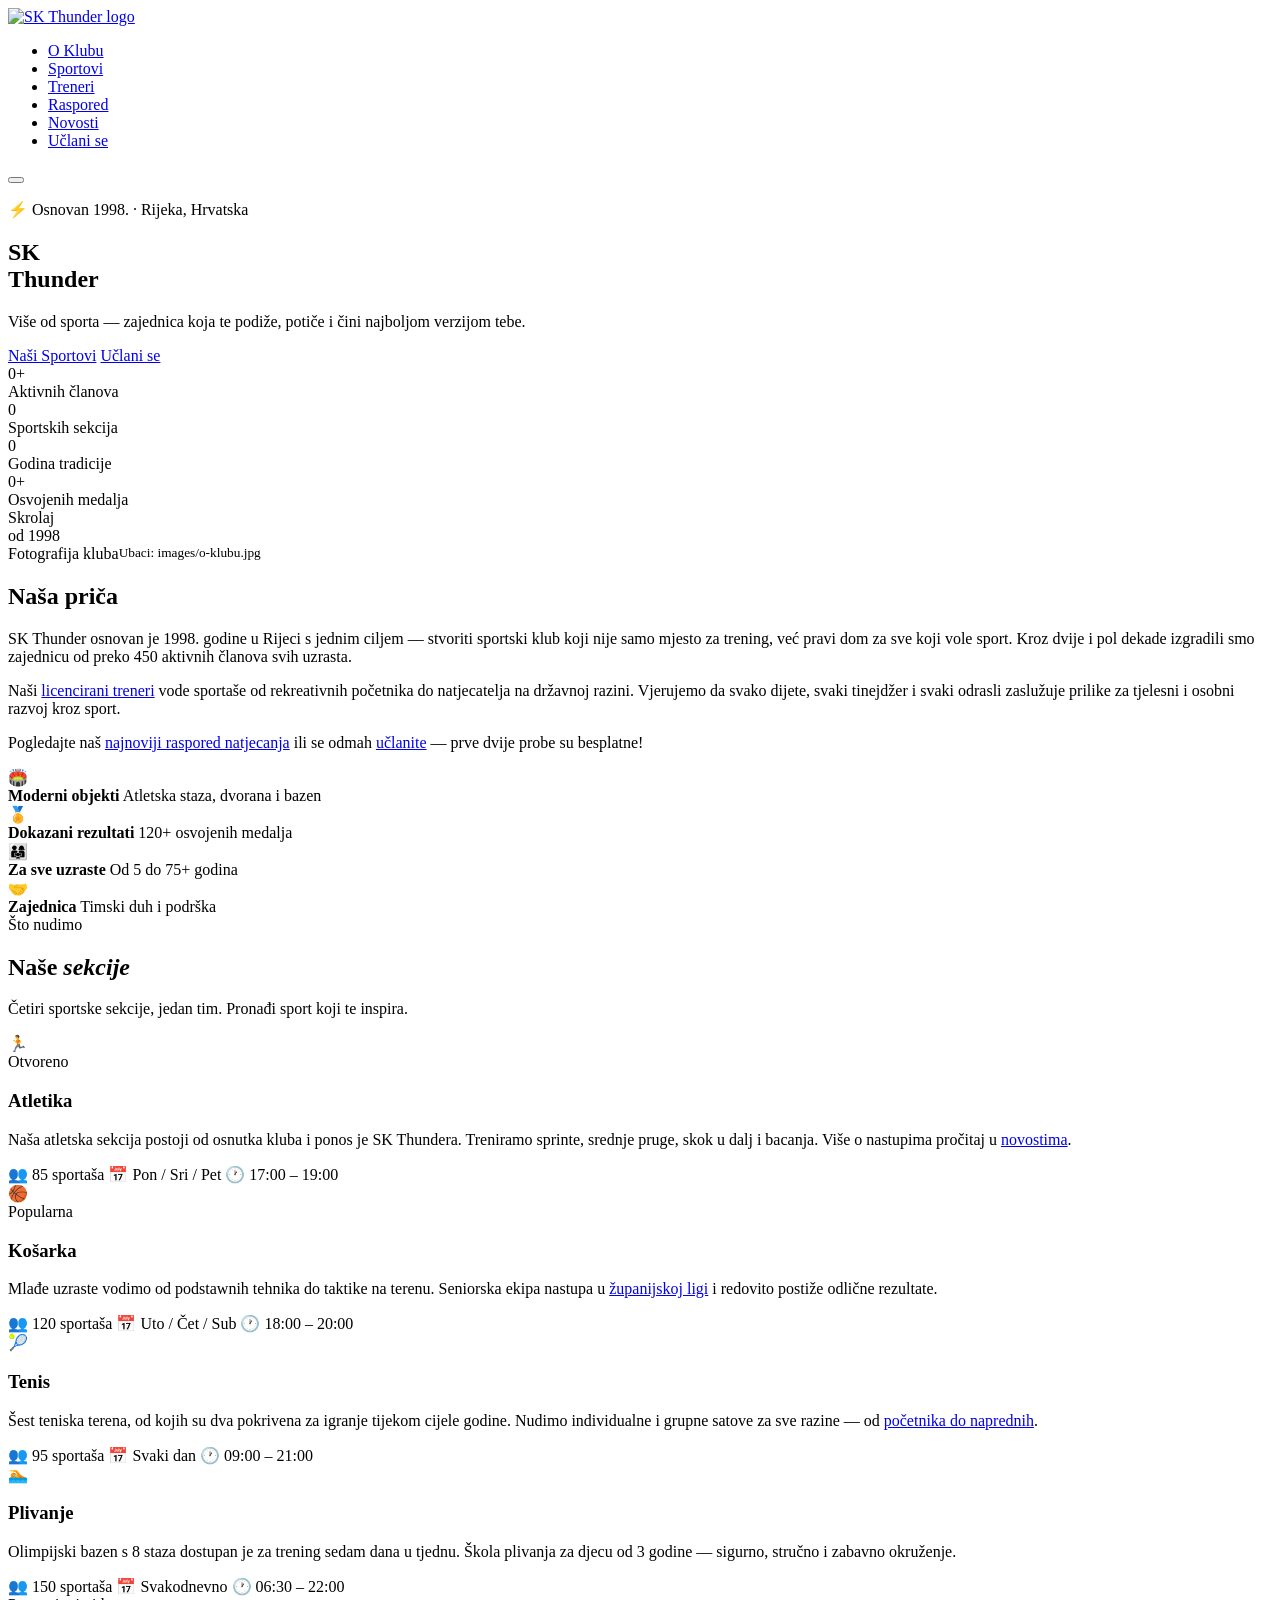
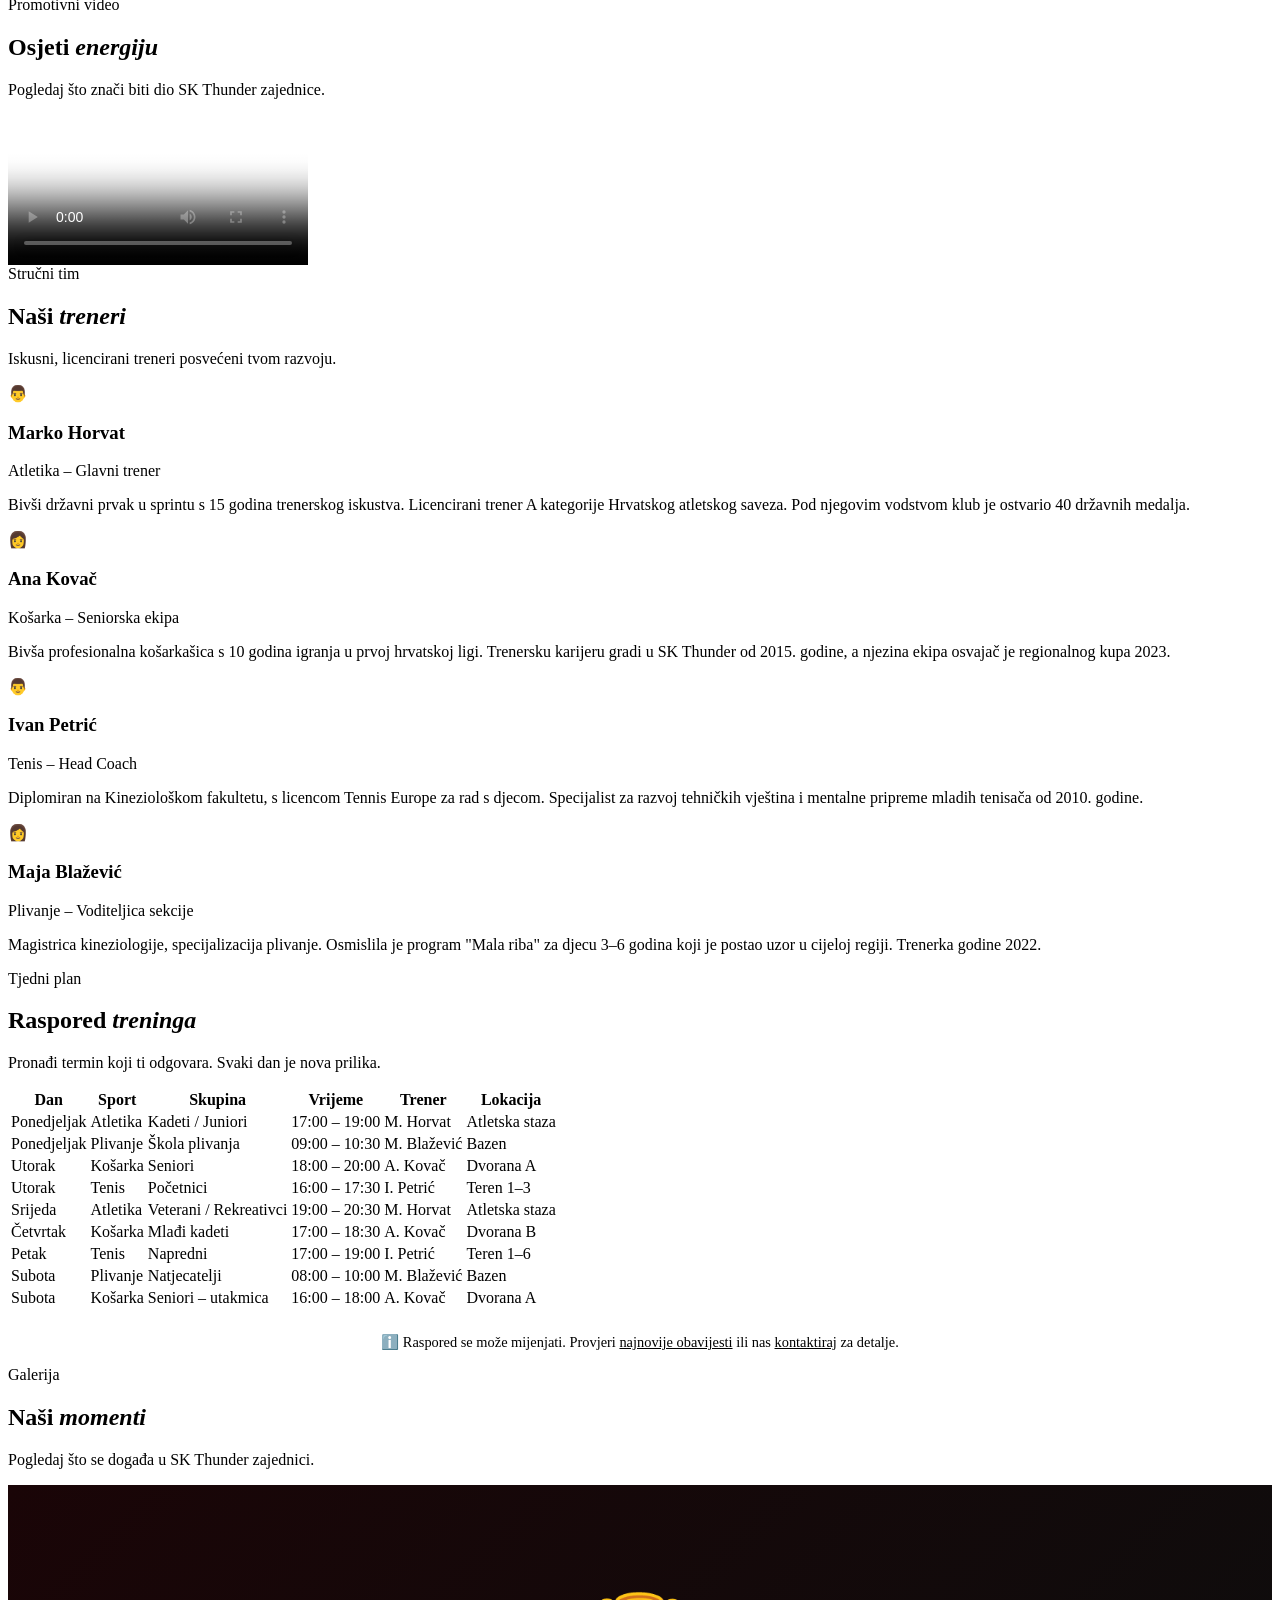
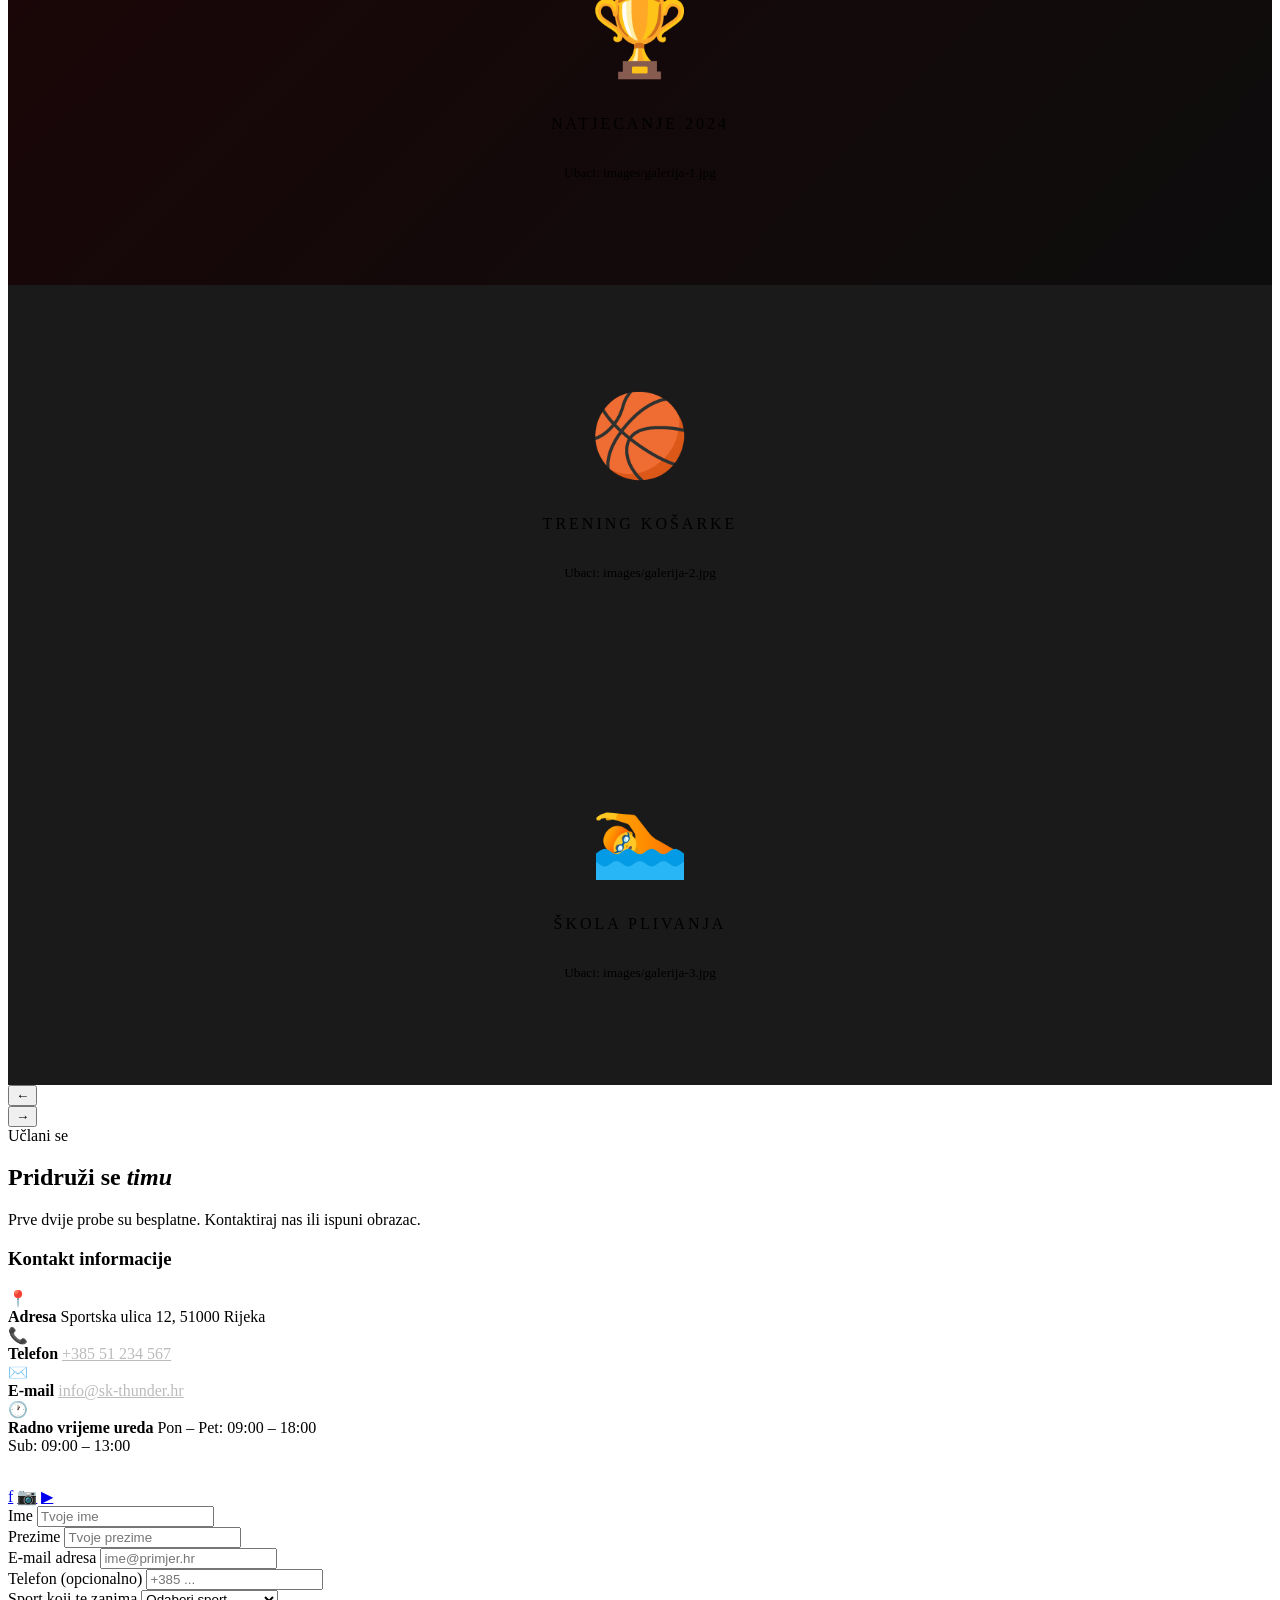
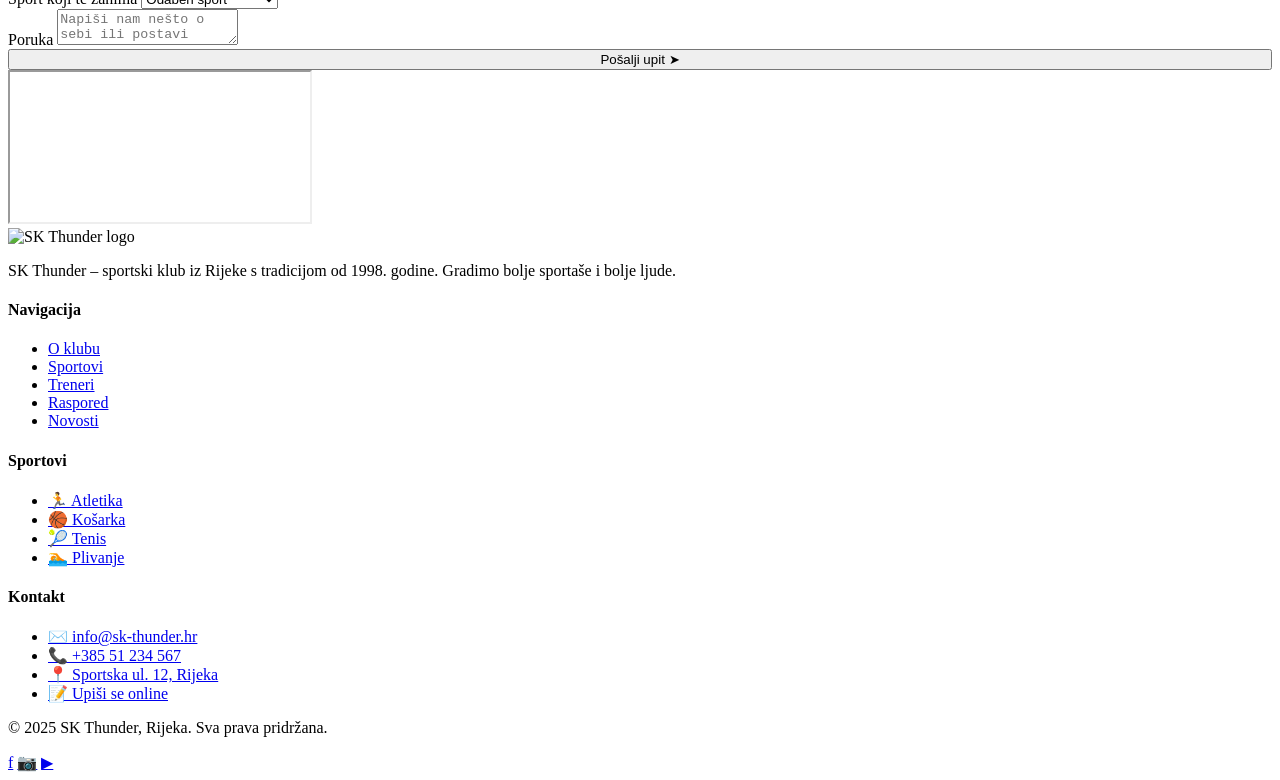
==== index.html @ a19f63c5 "Add files via upload" ====
<!DOCTYPE html>
<html lang="hr">
<head>
  <meta charset="UTF-8">
  <meta name="viewport" content="width=device-width, initial-scale=1.0">
  <meta name="description" content="SK Thunder – Vaš sportski klub za atletiku, košarku, tenis i plivanje. Pridružite se našoj zajednici sportaša!">
  <title>SK Thunder – Sportski Klub</title>
  <link rel="icon" type="image/svg+xml" href="images/logo.svg">
  <link rel="stylesheet" href="css/style.css">
</head>
<body>

  <!-- ============================
       NAVIGACIJA
  ============================= -->
  <nav class="navbar" role="navigation" aria-label="Glavna navigacija">
    <a href="index.html" class="nav-logo" aria-label="SK Thunder - Početna">
      <img src="images/logo.svg" alt="SK Thunder logo" width="160" height="64">
    </a>

    <ul class="nav-links" role="menubar">
      <li role="none"><a href="#o-klubu" role="menuitem">O Klubu</a></li>
      <li role="none"><a href="#sportovi" role="menuitem">Sportovi</a></li>
      <li role="none"><a href="#treneri" role="menuitem">Treneri</a></li>
      <li role="none"><a href="#raspored" role="menuitem">Raspored</a></li>
      <li role="none"><a href="novosti.html" role="menuitem">Novosti</a></li>
      <li role="none"><a href="#kontakt" role="menuitem" class="nav-cta">Učlani se</a></li>
    </ul>

    <button class="hamburger" aria-label="Otvori izbornik" aria-expanded="false">
      <span></span><span></span><span></span>
    </button>
  </nav>

  <!-- ============================
       HERO SEKCIJA
  ============================= -->
  <section class="hero" id="pocetna" aria-label="Dobrodošlica">
    <div class="hero-bg" aria-hidden="true"></div>
    <div class="hero-grid" aria-hidden="true"></div>

    <div class="hero-content">
      <p class="hero-overtitle">⚡ Osnovan 1998. · Rijeka, Hrvatska</p>

      <h1 class="hero-title">
        SK<br>
        <span>Thunder</span>
      </h1>

      <p class="hero-subtitle">
        Više od sporta — zajednica koja te podiže, potiče i čini najboljom verzijom tebe.
      </p>

      <div class="hero-buttons">
        <a href="#sportovi" class="btn btn-primary">Naši Sportovi</a>
        <a href="#kontakt" class="btn btn-outline">Učlani se</a>
      </div>

      <div class="hero-stats">
        <div class="stat-item">
          <div class="stat-number" data-target="450" data-suffix="+">0+</div>
          <div class="stat-label">Aktivnih članova</div>
        </div>
        <div class="stat-item">
          <div class="stat-number" data-target="4" data-suffix="">0</div>
          <div class="stat-label">Sportskih sekcija</div>
        </div>
        <div class="stat-item">
          <div class="stat-number" data-target="26" data-suffix="">0</div>
          <div class="stat-label">Godina tradicije</div>
        </div>
        <div class="stat-item">
          <div class="stat-number" data-target="120" data-suffix="+">0+</div>
          <div class="stat-label">Osvojenih medalja</div>
        </div>
      </div>
    </div>

    <div class="scroll-indicator" aria-hidden="true">Skrolaj</div>
  </section>

  <!-- ============================
       O KLUBU
  ============================= -->
  <section class="section" id="o-klubu" aria-labelledby="o-klubu-naslov">
    <div class="container">
      <div class="about-grid">
        <div class="about-image-wrap reveal">
          <div class="about-year-badge">
            <span class="since">od</span>
            <span class="year">1998</span>
          </div>
         
          <img
            src="images/o-klubu.jpg"
            alt="Sportaši SK Thunder kluba na treningu"
            onerror="this.parentNode.querySelector('.about-image-placeholder').style.display='flex'; this.style.display='none';"
          >
          <div class="about-image-placeholder" style="display:none;">
            Fotografija kluba<br><small>Ubaci: images/o-klubu.jpg</small>
          </div>
        </div>

        <div class="about-text reveal" data-delay="200">
          <h2 id="o-klubu-naslov">Naša <span>priča</span></h2>
          <p>
            SK Thunder osnovan je 1998. godine u Rijeci s jednim ciljem — stvoriti sportski klub koji nije samo
            mjesto za trening, već pravi dom za sve koji vole sport. Kroz dvije i pol dekade izgradili smo zajednicu
            od preko 450 aktivnih članova svih uzrasta.
          </p>
          <p>
            Naši <a href="#treneri">licencirani treneri</a> vode sportaše od rekreativnih početnika do natjecatelja
            na državnoj razini. Vjerujemo da svako dijete, svaki tinejdžer i svaki odrasli zaslužuje prilike za
            tjelesni i osobni razvoj kroz sport.
          </p>
          <p>
            Pogledajte naš <a href="novosti.html">najnoviji raspored natjecanja</a> ili se odmah
            <a href="#kontakt">učlanite</a> — prve dvije probe su besplatne!
          </p>

          <div class="about-features">
            <div class="feature-item">
              <div class="feature-icon">🏟️</div>
              <div class="feature-text">
                <strong>Moderni objekti</strong>
                <span>Atletska staza, dvorana i bazen</span>
              </div>
            </div>
            <div class="feature-item">
              <div class="feature-icon">🏅</div>
              <div class="feature-text">
                <strong>Dokazani rezultati</strong>
                <span>120+ osvojenih medalja</span>
              </div>
            </div>
            <div class="feature-item">
              <div class="feature-icon">👨‍👩‍👧</div>
              <div class="feature-text">
                <strong>Za sve uzraste</strong>
                <span>Od 5 do 75+ godina</span>
              </div>
            </div>
            <div class="feature-item">
              <div class="feature-icon">🤝</div>
              <div class="feature-text">
                <strong>Zajednica</strong>
                <span>Timski duh i podrška</span>
              </div>
            </div>
          </div>
        </div>
      </div>
    </div>
  </section>

  <div class="section-divider" aria-hidden="true"></div>

  <!-- ============================
       SPORTOVI (KARUSEL SEKCIJA)
  ============================= -->
  <section class="section sports-section" id="sportovi" aria-labelledby="sportovi-naslov">
    <div class="container">
      <div class="section-header reveal">
        <div class="section-tag">Što nudimo</div>
        <h2 class="section-title" id="sportovi-naslov">Naše <em>sekcije</em></h2>
        <p class="section-desc">Četiri sportske sekcije, jedan tim. Pronađi sport koji te inspira.</p>
      </div>

      <div class="sports-grid">

        <!-- Atletika -->
        <article class="sport-card reveal" data-delay="0">
          <div class="sport-card-image">
         
            <img src="images/atletika.jpg" alt="Atletičar SK Thunder kluba na stazi"
              onerror="this.style.display='none'; this.nextElementSibling.style.display='block';">
            <span style="display:none;">🏃</span>
            <span class="sport-badge">Otvoreno</span>
          </div>
          <div class="sport-card-body">
            <h3>Atletika</h3>
            <p>
              Naša atletska sekcija postoji od osnutka kluba i ponos je SK Thundera. Treniramo sprinte,
              srednje pruge, skok u dalj i bacanja. Više o nastupima pročitaj u
              <a href="novosti.html">novostima</a>.
            </p>
            <div class="sport-meta">
              <span>👥 85 sportaša</span>
              <span>📅 Pon / Sri / Pet</span>
              <span>🕐 17:00 – 19:00</span>
            </div>
          </div>
        </article>

        <!-- Košarka -->
        <article class="sport-card reveal" data-delay="100">
          <div class="sport-card-image">
            <img src="images/kosarka.jpg" alt="Košarkaška utakmica SK Thunder"
              onerror="this.style.display='none'; this.nextElementSibling.style.display='block';">
            <span style="display:none;">🏀</span>
            <span class="sport-badge">Popularna</span>
          </div>
          <div class="sport-card-body">
            <h3>Košarka</h3>
            <p>
              Mlađe uzraste vodimo od podstawnih tehnika do taktike na terenu. Seniorska ekipa nastupa
              u <a href="novosti.html#rezultati">županijskoj ligi</a> i redovito postiže odlične rezultate.
            </p>
            <div class="sport-meta">
              <span>👥 120 sportaša</span>
              <span>📅 Uto / Čet / Sub</span>
              <span>🕐 18:00 – 20:00</span>
            </div>
          </div>
        </article>

        <!-- Tenis -->
        <article class="sport-card reveal" data-delay="200">
          <div class="sport-card-image">
            <img src="images/tenis.jpg" alt="Tenisač na terenu SK Thunder"
              onerror="this.style.display='none'; this.nextElementSibling.style.display='block';">
            <span style="display:none;">🎾</span>
          </div>
          <div class="sport-card-body">
            <h3>Tenis</h3>
            <p>
              Šest teniska terena, od kojih su dva pokrivena za igranje tijekom cijele godine.
              Nudimo individualne i grupne satove za sve razine — od
              <a href="#kontakt">početnika do naprednih</a>.
            </p>
            <div class="sport-meta">
              <span>👥 95 sportaša</span>
              <span>📅 Svaki dan</span>
              <span>🕐 09:00 – 21:00</span>
            </div>
          </div>
        </article>

        <!-- Plivanje -->
        <article class="sport-card reveal" data-delay="300">
          <div class="sport-card-image">
            <img src="images/plivanje.jpg" alt="Plivač u bazenu SK Thunder"
              onerror="this.style.display='none'; this.nextElementSibling.style.display='block';">
            <span style="display:none;">🏊</span>
          </div>
          <div class="sport-card-body">
            <h3>Plivanje</h3>
            <p>
              Olimpijski bazen s 8 staza dostupan je za trening sedam dana u tjednu.
              Škola plivanja za djecu od 3 godine — sigurno, stručno i zabavno okruženje.
            </p>
            <div class="sport-meta">
              <span>👥 150 sportaša</span>
              <span>📅 Svakodnevno</span>
              <span>🕐 06:30 – 22:00</span>
            </div>
          </div>
        </article>

      </div>
    </div>
  </section>

  <div class="section-divider" aria-hidden="true"></div>

  <!-- ============================
       PROMOVIDEO
  ============================= -->
  <section class="section video-section" id="video" aria-labelledby="video-naslov">
    <div class="container">
      <div class="section-header reveal">
        <div class="section-tag">Promotivni video</div>
        <h2 class="section-title" id="video-naslov">Osjeti <em>energiju</em></h2>
        <p class="section-desc">Pogledaj što znači biti dio SK Thunder zajednice.</p>
      </div>

      <div class="video-wrapper reveal">

   <video class="video-frame" controls style="display:block;" poster="images/video-thumbnail.jpg">
  <source src="video/promo.mp4" type="video/mp4">
  Vaš preglednik ne podržava HTML5 video.
</video>
      </div>

     
 
    </div>
  </section>

  <div class="section-divider" aria-hidden="true"></div>

  <!-- ============================
       TRENERI (KARUSEL na mobitelu)
  ============================= -->
  <section class="section" id="treneri" aria-labelledby="treneri-naslov">
    <div class="container">
      <div class="section-header reveal">
        <div class="section-tag">Stručni tim</div>
        <h2 class="section-title" id="treneri-naslov">Naši <em>treneri</em></h2>
        <p class="section-desc">Iskusni, licencirani treneri posvećeni tvom razvoju.</p>
      </div>

      <div class="coaches-grid">

        <article class="coach-card reveal" data-delay="0">
          <div class="coach-avatar">
            <img src="images/trener-marko.jpg" alt="Marko Horvat, glavni trener atletike"
              onerror="this.style.display='none';">
            <span>👨</span>
          </div>
          <h3 class="coach-name">Marko Horvat</h3>
          <p class="coach-role">Atletika – Glavni trener</p>
          <p class="coach-bio">
            Bivši državni prvak u sprintu s 15 godina trenerskog iskustva. Licencirani trener A kategorije
            Hrvatskog atletskog saveza. Pod njegovim vodstvom klub je ostvario 40 državnih medalja.
          </p>
        </article>

        <article class="coach-card reveal" data-delay="100">
          <div class="coach-avatar">
            <img src="images/trener-ana.jpg" alt="Ana Kovač, trenerica košarke"
              onerror="this.style.display='none';">
            <span>👩</span>
          </div>
          <h3 class="coach-name">Ana Kovač</h3>
          <p class="coach-role">Košarka – Seniorska ekipa</p>
          <p class="coach-bio">
            Bivša profesionalna košarkašica s 10 godina igranja u prvoj hrvatskoj ligi. Trenersku karijeru
            gradi u SK Thunder od 2015. godine, a njezina ekipa osvajač je regionalnog kupа 2023.
          </p>
        </article>

        <article class="coach-card reveal" data-delay="200">
          <div class="coach-avatar">
            <img src="images/trener-ivan.jpg" alt="Ivan Petrić, teniski trener"
              onerror="this.style.display='none';">
            <span>👨</span>
          </div>
          <h3 class="coach-name">Ivan Petrić</h3>
          <p class="coach-role">Tenis – Head Coach</p>
          <p class="coach-bio">
            Diplomiran na Kineziološkom fakultetu, s licencom Tennis Europe za rad s djecom. Specijalist za
            razvoj tehničkih vještina i mentalne pripreme mladih tenisača od 2010. godine.
          </p>
        </article>

        <article class="coach-card reveal" data-delay="300">
          <div class="coach-avatar">
            <img src="images/trener-maja.jpg" alt="Maja Blažević, trenerica plivanja"
              onerror="this.style.display='none';">
            <span>👩</span>
          </div>
          <h3 class="coach-name">Maja Blažević</h3>
          <p class="coach-role">Plivanje – Voditeljica sekcije</p>
          <p class="coach-bio">
            Magistrica kineziologije, specijalizacija plivanje. Osmislila je program "Mala riba" za
            djecu 3–6 godina koji je postao uzor u cijeloj regiji. Trenerka godine 2022.
          </p>
        </article>

      </div>
    </div>
  </section>

  <div class="section-divider" aria-hidden="true"></div>

  <!-- ============================
       RASPORED
  ============================= -->
  <section class="section schedule-section" id="raspored" aria-labelledby="raspored-naslov">
    <div class="container">
      <div class="section-header reveal">
        <div class="section-tag">Tjedni plan</div>
        <h2 class="section-title" id="raspored-naslov">Raspored <em>treninga</em></h2>
        <p class="section-desc">Pronađi termin koji ti odgovara. Svaki dan je nova prilika.</p>
      </div>

      <div class="schedule-table-wrap reveal">
        <table class="schedule-table" role="table" aria-label="Tjedni raspored treninga">
          <thead>
            <tr>
              <th scope="col">Dan</th>
              <th scope="col">Sport</th>
              <th scope="col">Skupina</th>
              <th scope="col">Vrijeme</th>
              <th scope="col">Trener</th>
              <th scope="col">Lokacija</th>
            </tr>
          </thead>
          <tbody>
            <tr>
              <td>Ponedjeljak</td>
              <td><span class="schedule-sport-tag tag-atletika">Atletika</span></td>
              <td>Kadeti / Juniori</td>
              <td>17:00 – 19:00</td>
              <td>M. Horvat</td>
              <td>Atletska staza</td>
            </tr>
            <tr>
              <td>Ponedjeljak</td>
              <td><span class="schedule-sport-tag tag-plivanje">Plivanje</span></td>
              <td>Škola plivanja</td>
              <td>09:00 – 10:30</td>
              <td>M. Blažević</td>
              <td>Bazen</td>
            </tr>
            <tr>
              <td>Utorak</td>
              <td><span class="schedule-sport-tag tag-kosarka">Košarka</span></td>
              <td>Seniori</td>
              <td>18:00 – 20:00</td>
              <td>A. Kovač</td>
              <td>Dvorana A</td>
            </tr>
            <tr>
              <td>Utorak</td>
              <td><span class="schedule-sport-tag tag-tenis">Tenis</span></td>
              <td>Početnici</td>
              <td>16:00 – 17:30</td>
              <td>I. Petrić</td>
              <td>Teren 1–3</td>
            </tr>
            <tr>
              <td>Srijeda</td>
              <td><span class="schedule-sport-tag tag-atletika">Atletika</span></td>
              <td>Veterani / Rekreativci</td>
              <td>19:00 – 20:30</td>
              <td>M. Horvat</td>
              <td>Atletska staza</td>
            </tr>
            <tr>
              <td>Četvrtak</td>
              <td><span class="schedule-sport-tag tag-kosarka">Košarka</span></td>
              <td>Mlađi kadeti</td>
              <td>17:00 – 18:30</td>
              <td>A. Kovač</td>
              <td>Dvorana B</td>
            </tr>
            <tr>
              <td>Petak</td>
              <td><span class="schedule-sport-tag tag-tenis">Tenis</span></td>
              <td>Napredni</td>
              <td>17:00 – 19:00</td>
              <td>I. Petrić</td>
              <td>Teren 1–6</td>
            </tr>
            <tr>
              <td>Subota</td>
              <td><span class="schedule-sport-tag tag-plivanje">Plivanje</span></td>
              <td>Natjecatelji</td>
              <td>08:00 – 10:00</td>
              <td>M. Blažević</td>
              <td>Bazen</td>
            </tr>
            <tr>
              <td>Subota</td>
              <td><span class="schedule-sport-tag tag-kosarka">Košarka</span></td>
              <td>Seniori – utakmica</td>
              <td>16:00 – 18:00</td>
              <td>A. Kovač</td>
              <td>Dvorana A</td>
            </tr>
          </tbody>
        </table>
      </div>

      <p style="text-align:center; color:var(--siva); font-size:0.9rem; margin-top:1.5rem;" class="reveal">
        ℹ️ Raspored se može mijenjati. Provjeri <a href="novosti.html" style="color:var(--crvena);">najnovije obavijesti</a> ili nas
        <a href="#kontakt" style="color:var(--crvena);">kontaktiraj</a> za detalje.
      </p>
    </div>
  </section>

  <div class="section-divider" aria-hidden="true"></div>

  <!-- ============================
       GALERIJA (KARUSEL)
  ============================= -->
  <section class="section" id="galerija" aria-labelledby="galerija-naslov">
    <div class="container">
      <div class="section-header reveal">
        <div class="section-tag">Galerija</div>
        <h2 class="section-title" id="galerija-naslov">Naši <em>momenti</em></h2>
        <p class="section-desc">Pogledaj što se događa u SK Thunder zajednici.</p>
      </div>

      <div class="carousel-wrapper reveal">
        <div class="carousel-track">
          <!-- Slide 1 -->
          <div class="carousel-slide">
            <div style="background:linear-gradient(135deg,#1a0507,#0d0d0d); height:400px; display:flex; align-items:center; justify-content:center; flex-direction:column; gap:1rem;">
             
              <img src="images/galerija-1.jpg" alt="Atletičari SK Thunder na natjecanju"
                style="width:100%; height:400px; object-fit:cover;"
                onerror="this.style.display='none'; document.getElementById('slide1-fallback').style.display='flex';">
              <div id="slide1-fallback" style="display:none; flex-direction:column; align-items:center; gap:1rem; color:var(--siva);">
                <span style="font-size:5rem;">🏆</span>
                <p style="font-family:var(--font-naslov); letter-spacing:3px; text-transform:uppercase;">Natjecanje 2024</p>
                <small>Ubaci: images/galerija-1.jpg</small>
              </div>
            </div>
          </div>
          <!-- Slide 2 -->
          <div class="carousel-slide">
            <div style="height:400px; display:flex; align-items:center; justify-content:center; flex-direction:column; gap:1rem; overflow:hidden;">
              <img src="images/galerija-2.jpg" alt="Trening košarke u dvorani"
                style="width:100%; height:400px; object-fit:cover;"
                onerror="this.style.display='none'; document.getElementById('slide2-fallback').style.display='flex';">
              <div id="slide2-fallback" style="display:none; flex-direction:column; align-items:center; gap:1rem; color:var(--siva); background:#1a1a1a; width:100%; height:400px; justify-content:center;">
                <span style="font-size:5rem;">🏀</span>
                <p style="font-family:var(--font-naslov); letter-spacing:3px; text-transform:uppercase;">Trening košarke</p>
                <small>Ubaci: images/galerija-2.jpg</small>
              </div>
            </div>
          </div>
          <!-- Slide 3 -->
          <div class="carousel-slide">
            <div style="height:400px; display:flex; align-items:center; justify-content:center; flex-direction:column; gap:1rem; overflow:hidden;">
              <img src="images/galerija-3.jpg" alt="Škola plivanja - djeca u bazenu"
                style="width:100%; height:400px; object-fit:cover;"
                onerror="this.style.display='none'; document.getElementById('slide3-fallback').style.display='flex';">
              <div id="slide3-fallback" style="display:none; flex-direction:column; align-items:center; gap:1rem; color:var(--siva); background:#1a1a1a; width:100%; height:400px; justify-content:center;">
                <span style="font-size:5rem;">🏊</span>
                <p style="font-family:var(--font-naslov); letter-spacing:3px; text-transform:uppercase;">Škola plivanja</p>
                <small>Ubaci: images/galerija-3.jpg</small>
              </div>
            </div>
          </div>
        </div>

        <div class="carousel-controls">
          <button class="carousel-btn prev" aria-label="Prethodna slika">&#8592;</button>
          <div class="carousel-dots" role="tablist" aria-label="Galerija slika"></div>
          <button class="carousel-btn next" aria-label="Sljedeća slika">&#8594;</button>
        </div>
      </div>
    </div>
  </section>

  <div class="section-divider" aria-hidden="true"></div>

  <!-- ============================
       KONTAKT I UPIS
  ============================= -->
  <section class="section" id="kontakt" aria-labelledby="kontakt-naslov">
    <div class="container">
      <div class="section-header reveal">
        <div class="section-tag">Učlani se</div>
        <h2 class="section-title" id="kontakt-naslov">Pridruži se <em>timu</em></h2>
        <p class="section-desc">Prve dvije probe su besplatne. Kontaktiraj nas ili ispuni obrazac.</p>
      </div>

      <div class="contact-grid">

        <div class="contact-info reveal">
          <h3>Kontakt informacije</h3>

          <div class="contact-item">
            <div class="contact-icon">📍</div>
            <div class="contact-item-text">
              <strong>Adresa</strong>
              <span>Sportska ulica 12, 51000 Rijeka</span>
            </div>
          </div>

          <div class="contact-item">
            <div class="contact-icon">📞</div>
            <div class="contact-item-text">
              <strong>Telefon</strong>
              <span><a href="tel:+38551234567" style="color:#bbb;">+385 51 234 567</a></span>
            </div>
          </div>

          <div class="contact-item">
            <div class="contact-icon">✉️</div>
            <div class="contact-item-text">
              <strong>E-mail</strong>
              <span><a href="mailto:info@sk-thunder.hr" style="color:#bbb;">info@sk-thunder.hr</a></span>
            </div>
          </div>

          <div class="contact-item">
            <div class="contact-icon">🕐</div>
            <div class="contact-item-text">
              <strong>Radno vrijeme ureda</strong>
              <span>Pon – Pet: 09:00 – 18:00<br>Sub: 09:00 – 13:00</span>
            </div>
          </div>

          <div class="social-links" style="margin-top:2rem;">
            <a href="#" class="social-link" aria-label="Facebook">f</a>
            <a href="#" class="social-link" aria-label="Instagram">📷</a>
            <a href="#" class="social-link" aria-label="YouTube">▶</a>
          </div>
        </div>

        <div class="contact-form reveal" data-delay="200">
          <form action="#" method="POST" novalidate>
            <div class="form-row">
              <div class="form-group">
                <label for="ime">Ime</label>
                <input type="text" id="ime" name="ime" placeholder="Tvoje ime" required>
              </div>
              <div class="form-group">
                <label for="prezime">Prezime</label>
                <input type="text" id="prezime" name="prezime" placeholder="Tvoje prezime" required>
              </div>
            </div>

            <div class="form-group">
              <label for="email">E-mail adresa</label>
              <input type="email" id="email" name="email" placeholder="ime@primjer.hr" required>
            </div>

            <div class="form-group">
              <label for="telefon">Telefon (opcionalno)</label>
              <input type="tel" id="telefon" name="telefon" placeholder="+385 ...">
            </div>

            <div class="form-group">
              <label for="sport">Sport koji te zanima</label>
              <select id="sport" name="sport" required>
                <option value="" disabled selected>Odaberi sport</option>
                <option value="atletika">Atletika</option>
                <option value="kosarka">Košarka</option>
                <option value="tenis">Tenis</option>
                <option value="plivanje">Plivanje</option>
                <option value="ostalo">Ostalo / Informacije</option>
              </select>
            </div>

            <div class="form-group">
              <label for="poruka">Poruka</label>
              <textarea id="poruka" name="poruka" placeholder="Napiši nam nešto o sebi ili postavi pitanje..."></textarea>
            </div>

            <button type="submit" class="btn btn-primary" style="width:100%;">
              Pošalji upit ➤
            </button>
          </form>
        </div>
      </div>
    </div>
  </section>

  <!-- ============================
       GOOGLE MAPA
  ============================= -->
  <section class="map-section" aria-label="Karta lokacije">
    <div class="map-container">
     
      <iframe
        src="https://www.google.com/maps/embed?pb=!1m18!1m12!1m3!1d45206.18!2d14.4425!3d45.3271!2m3!1f0!2f0!3f0!3m2!1i1024!2i768!4f13.1!3m3!1m2!1s0x4764a172b3a61f07%3A0x400ad50862422d0!2sRijeka!5e0!3m2!1shr!2shr!4v1610000000000!5m2!1shr!2shr"
        loading="lazy"
        referrerpolicy="no-referrer-when-downgrade"
        title="Lokacija SK Thunder u Rijeci"
        aria-label="Karta s lokacijom SK Thunder">
      </iframe>
    </div>
  </section>

  <!-- ============================
       FOOTER
  ============================= -->
  <footer class="footer" role="contentinfo">
    <div class="footer-grid">
      <div class="footer-brand">
        <img src="images/logo.svg" alt="SK Thunder logo" width="160" height="64">
        <p>SK Thunder – sportski klub iz Rijeke s tradicijom od 1998. godine. Gradimo bolje sportaše i bolje ljude.</p>
      </div>

      <div class="footer-col">
        <h4>Navigacija</h4>
        <ul>
          <li><a href="#o-klubu">O klubu</a></li>
          <li><a href="#sportovi">Sportovi</a></li>
          <li><a href="#treneri">Treneri</a></li>
          <li><a href="#raspored">Raspored</a></li>
          <li><a href="novosti.html">Novosti</a></li>
        </ul>
      </div>

      <div class="footer-col">
        <h4>Sportovi</h4>
        <ul>
          <li><a href="#sportovi">🏃 Atletika</a></li>
          <li><a href="#sportovi">🏀 Košarka</a></li>
          <li><a href="#sportovi">🎾 Tenis</a></li>
          <li><a href="#sportovi">🏊 Plivanje</a></li>
        </ul>
      </div>

      <div class="footer-col">
        <h4>Kontakt</h4>
        <ul>
          <li><a href="mailto:info@sk-thunder.hr">✉️ info@sk-thunder.hr</a></li>
          <li><a href="tel:+38551234567">📞 +385 51 234 567</a></li>
          <li><a href="#">📍 Sportska ul. 12, Rijeka</a></li>
          <li><a href="#kontakt">📝 Upiši se online</a></li>
        </ul>
      </div>
    </div>

    <div class="footer-bottom">
      <p>© 2025 SK Thunder, Rijeka. Sva prava pridržana.</p>
      <div class="social-links">
        <a href="#" class="social-link" aria-label="Facebook">f</a>
        <a href="#" class="social-link" aria-label="Instagram">📷</a>
        <a href="#" class="social-link" aria-label="YouTube">▶</a>
      </div>
    </div>
  </footer>

  <script src="js/main.js"></script>
</body>
</html>
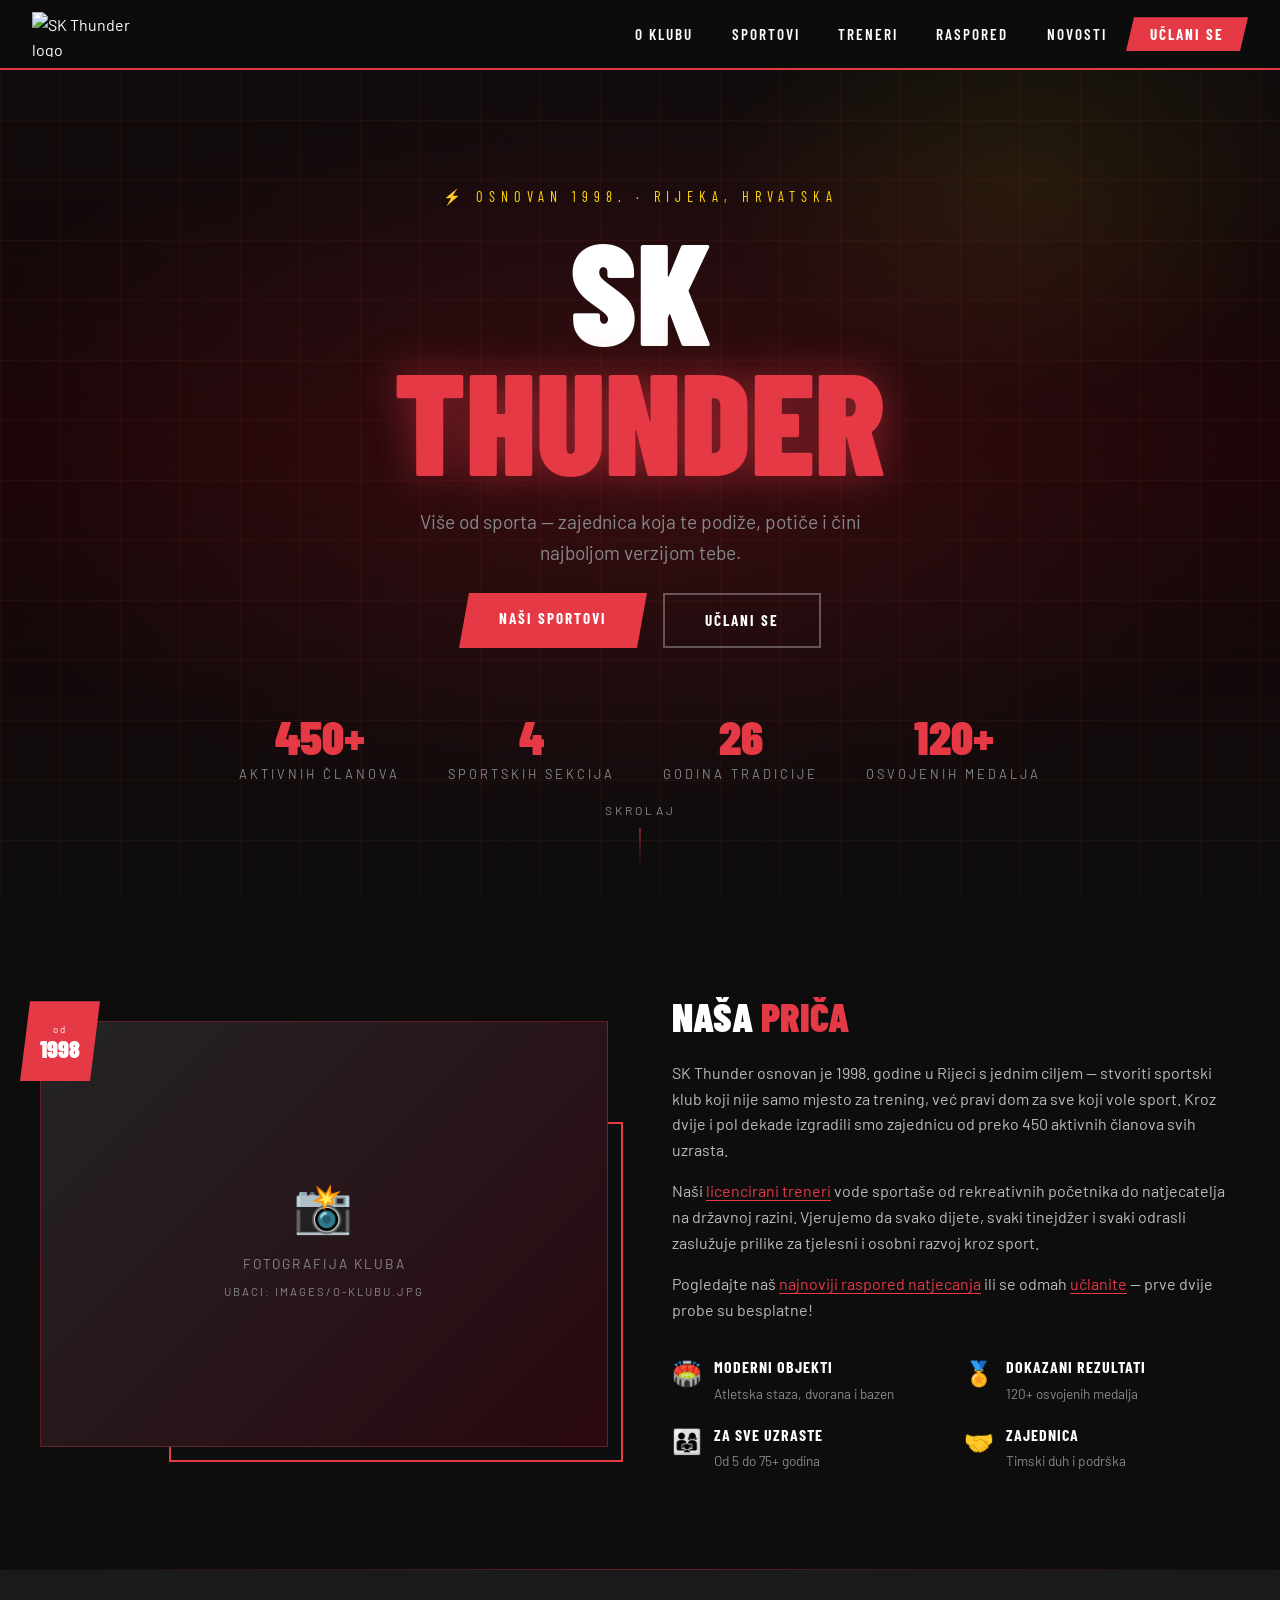
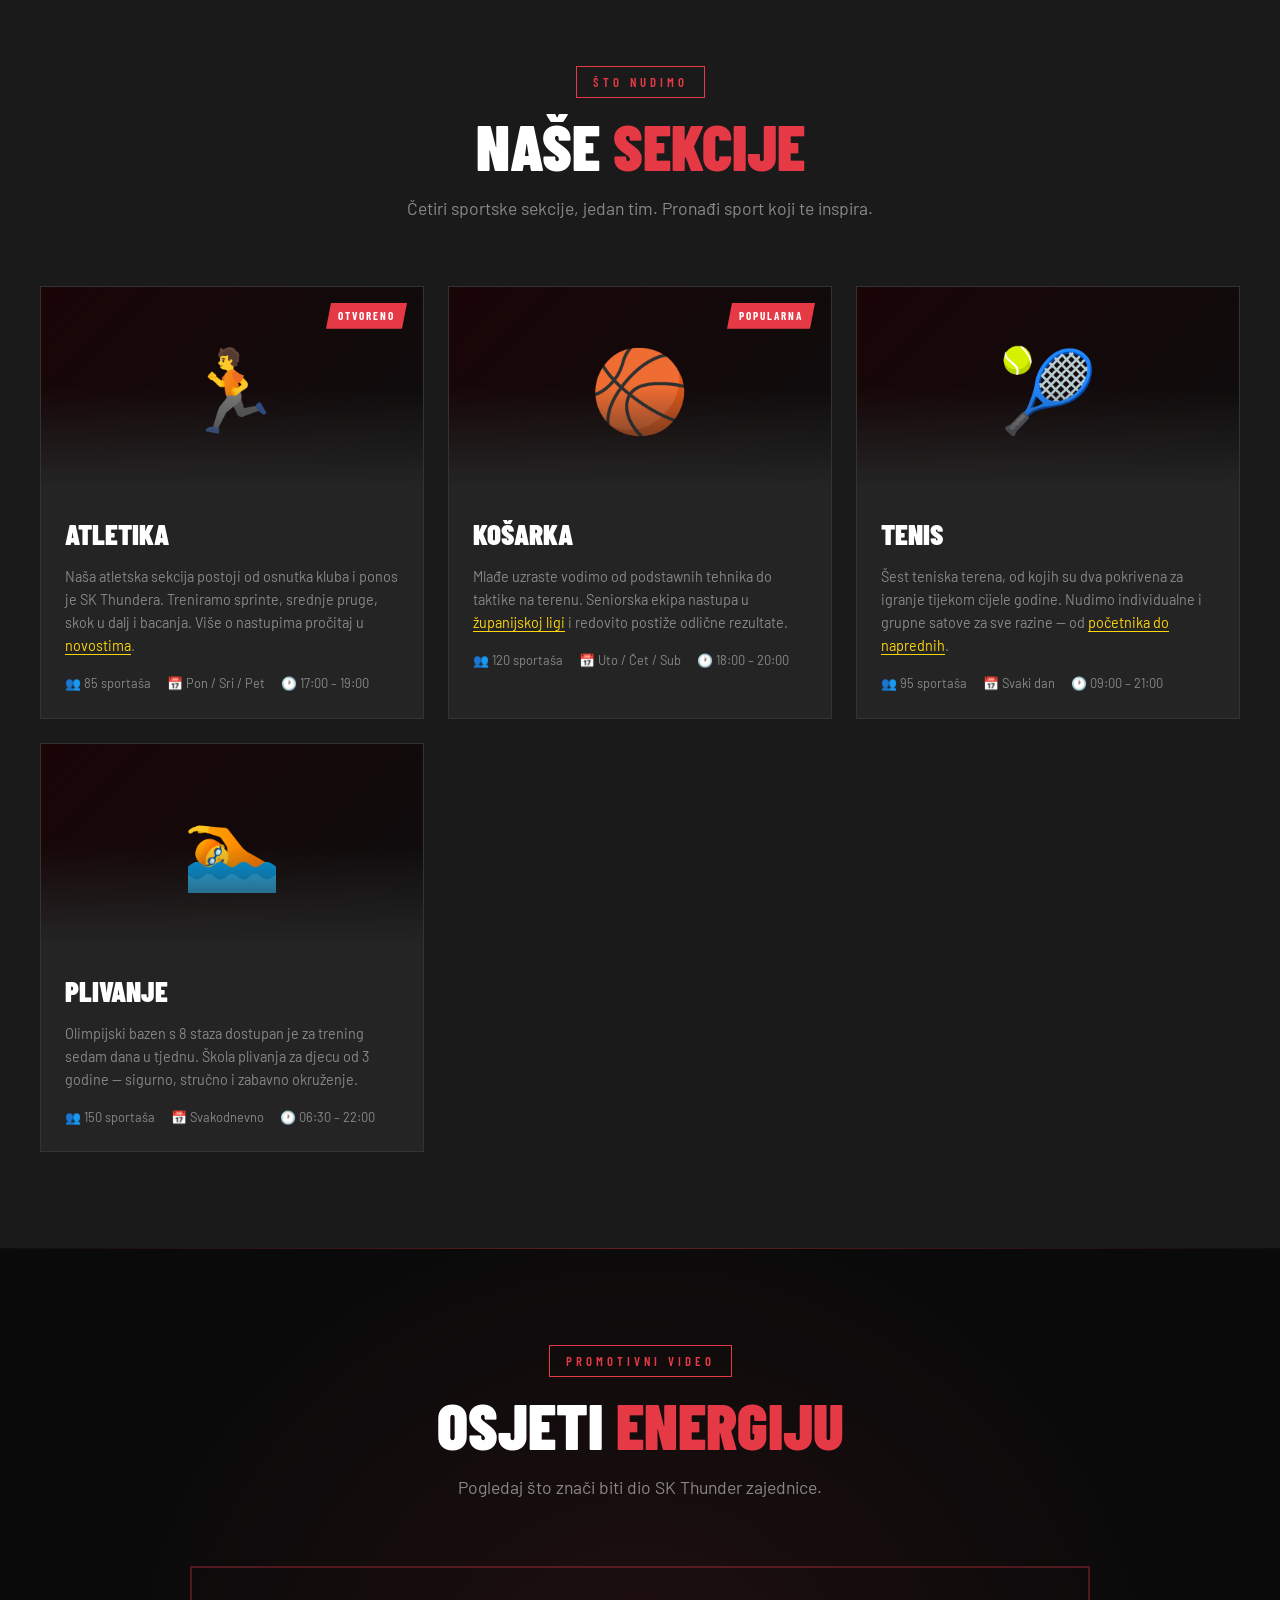
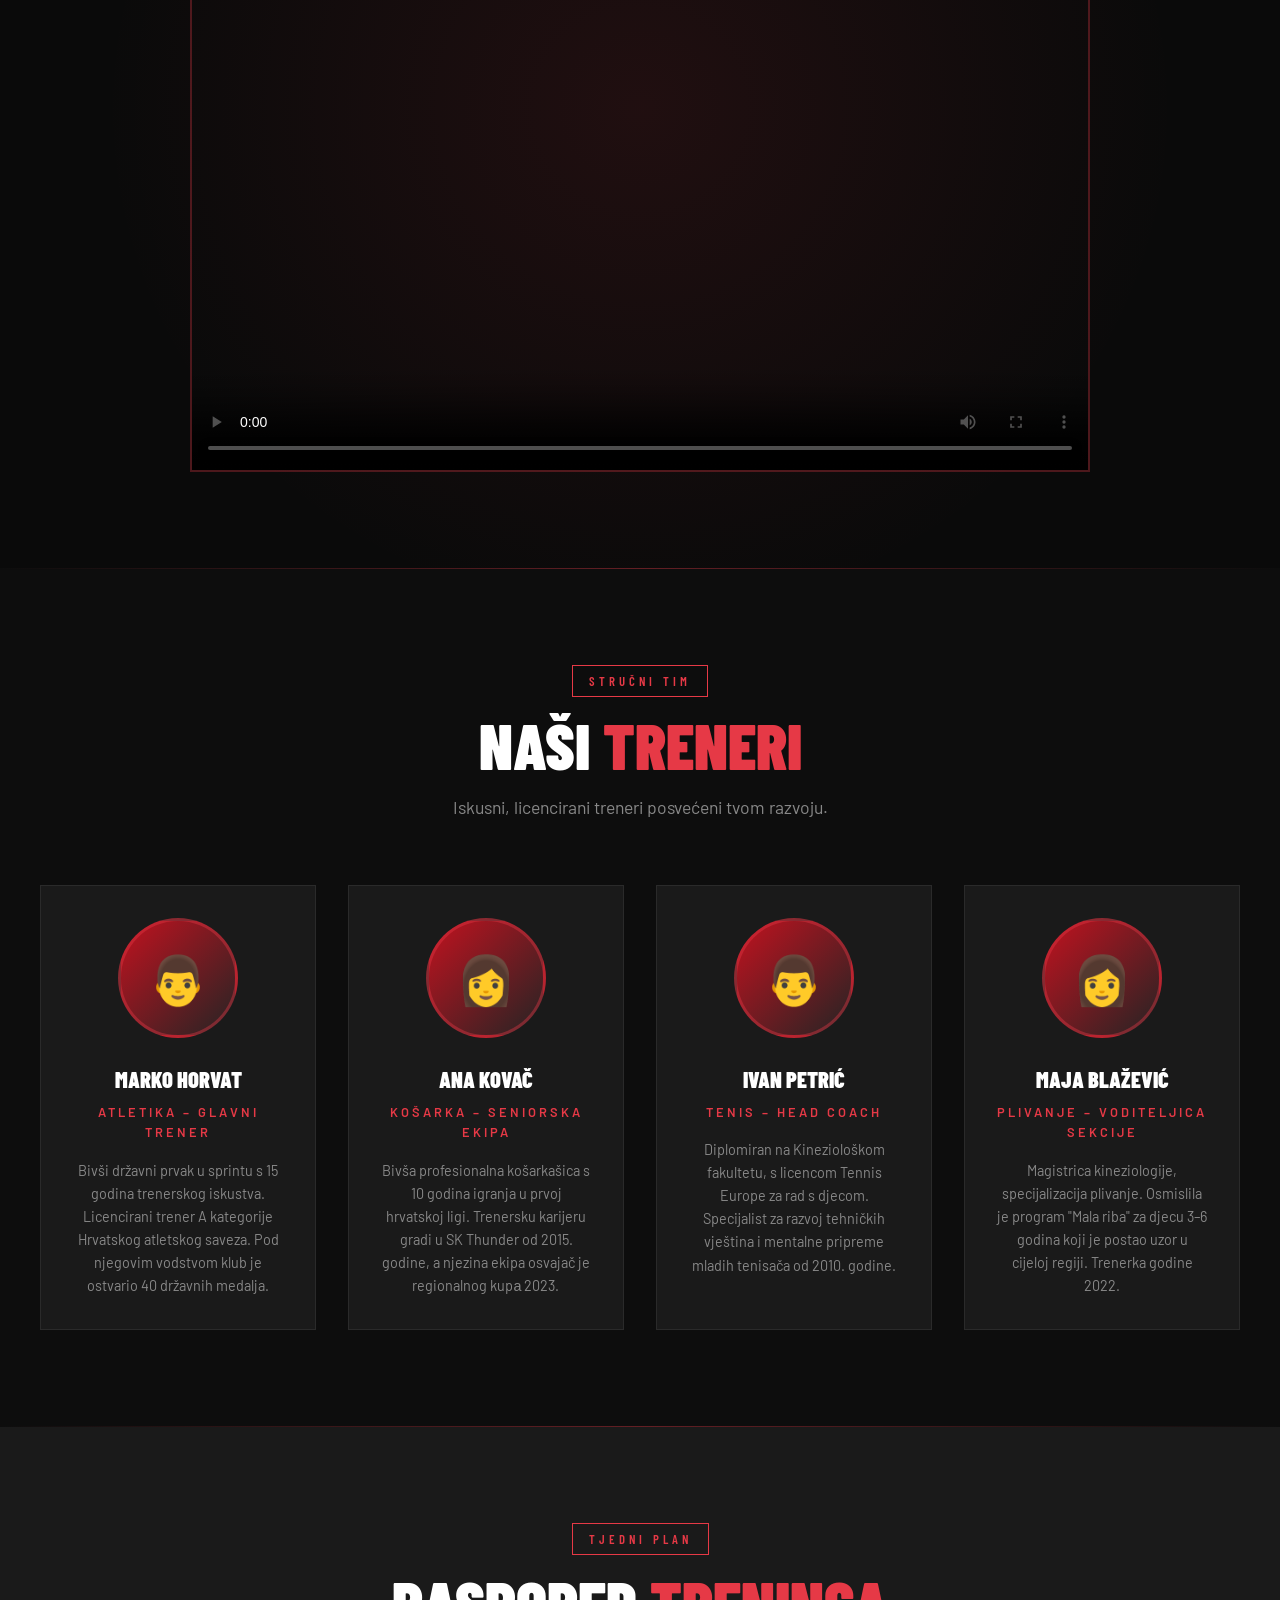
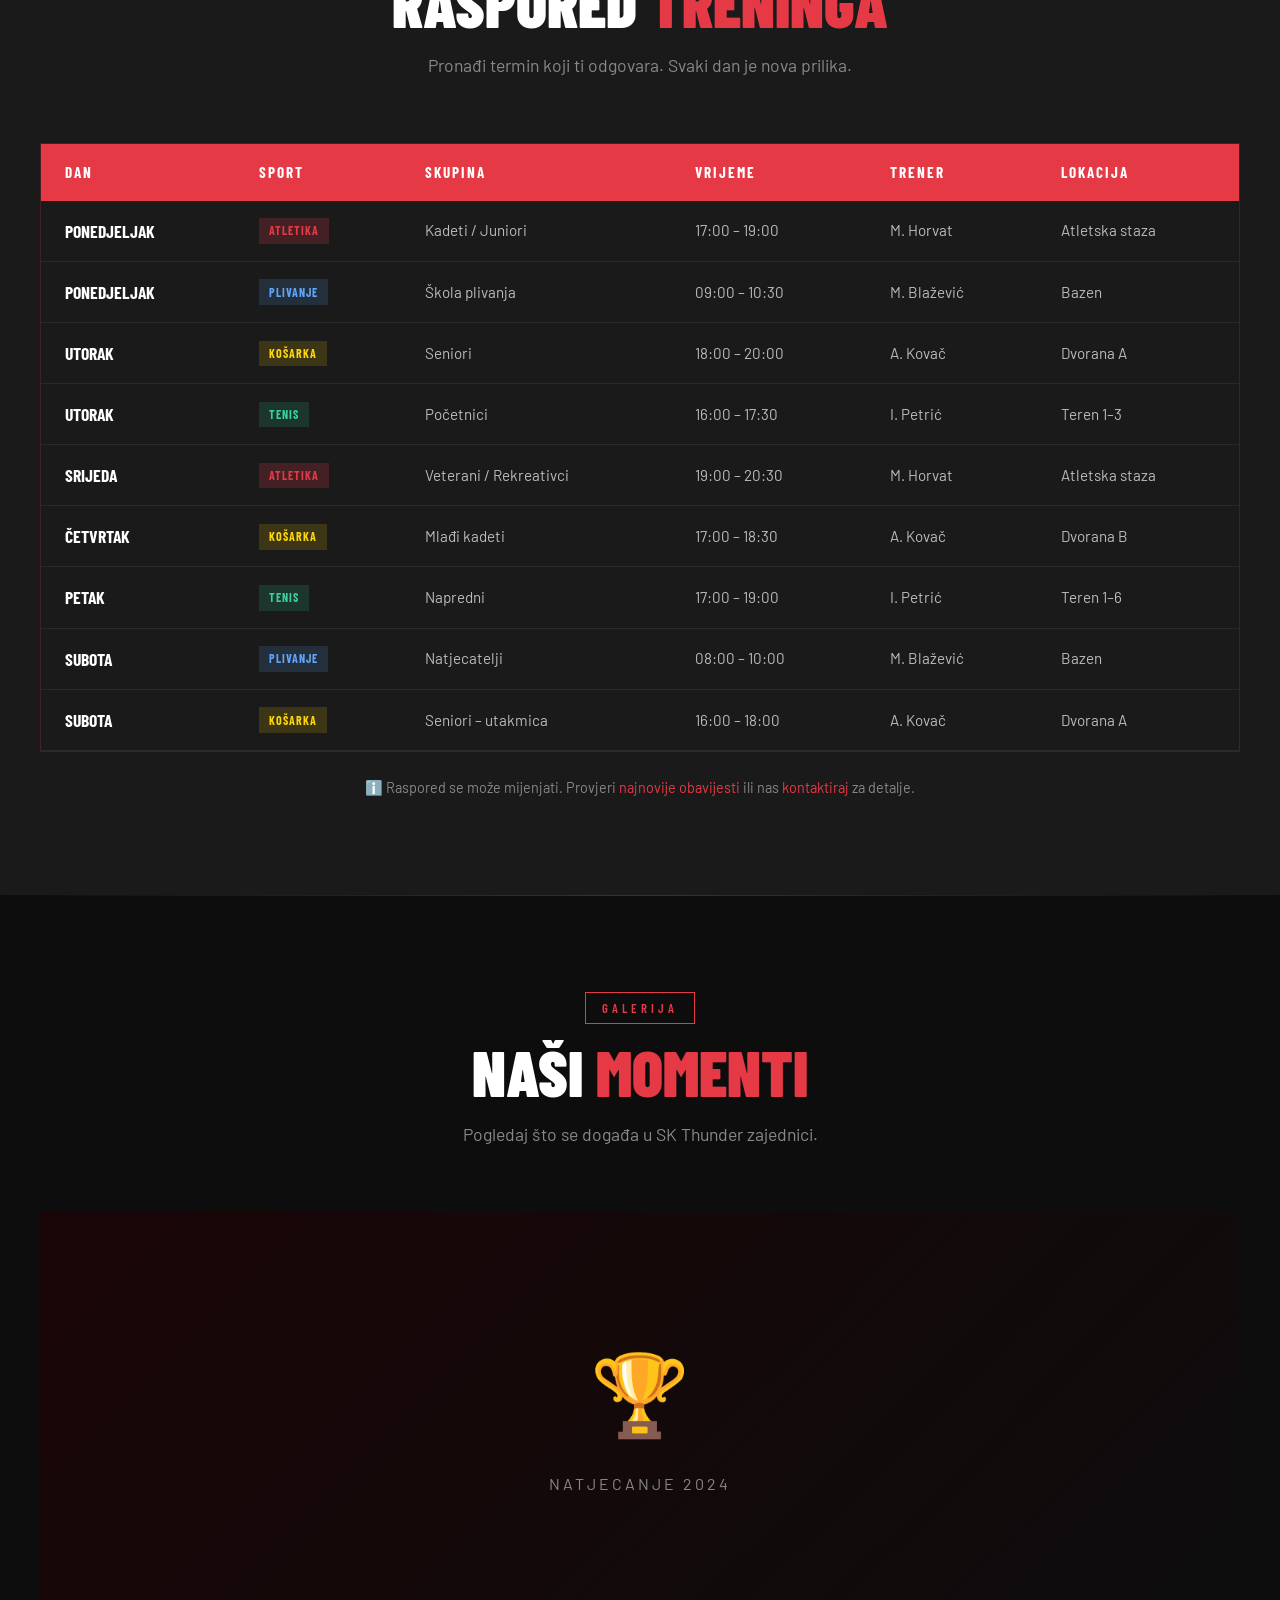
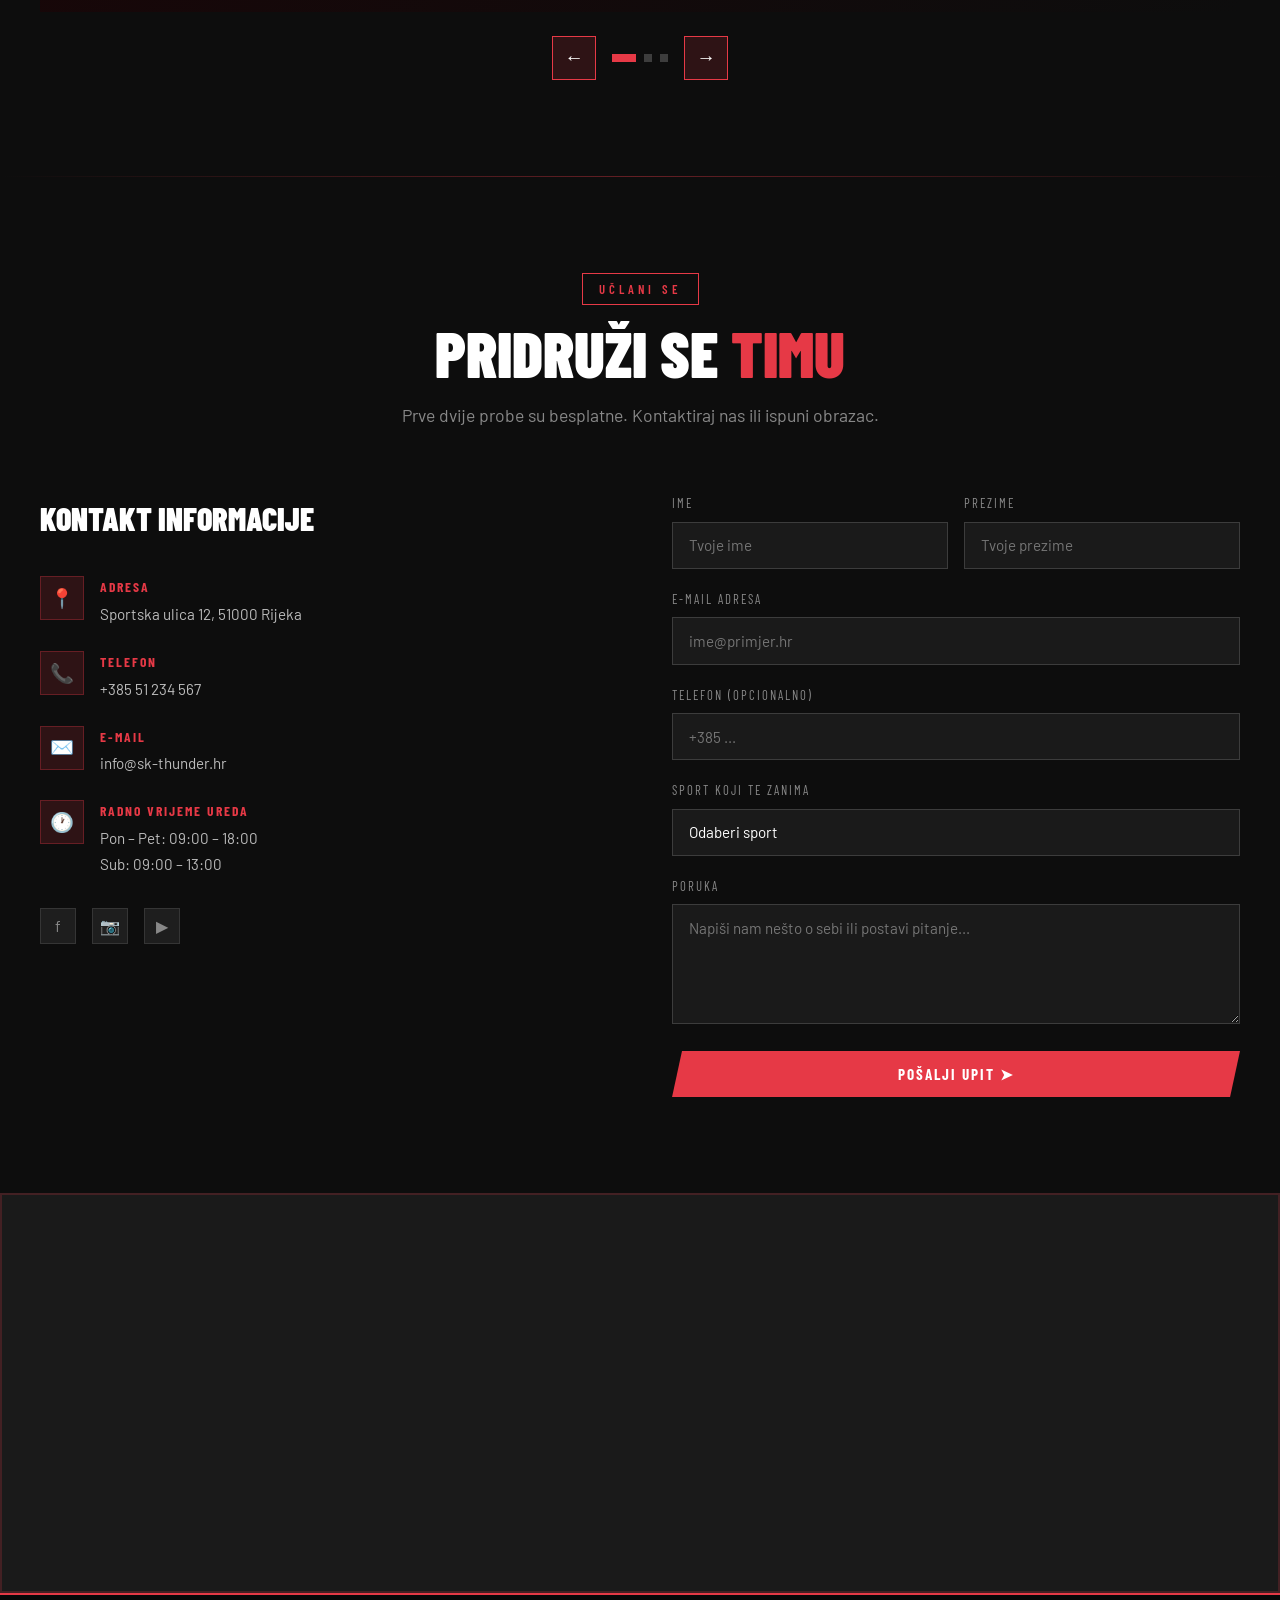
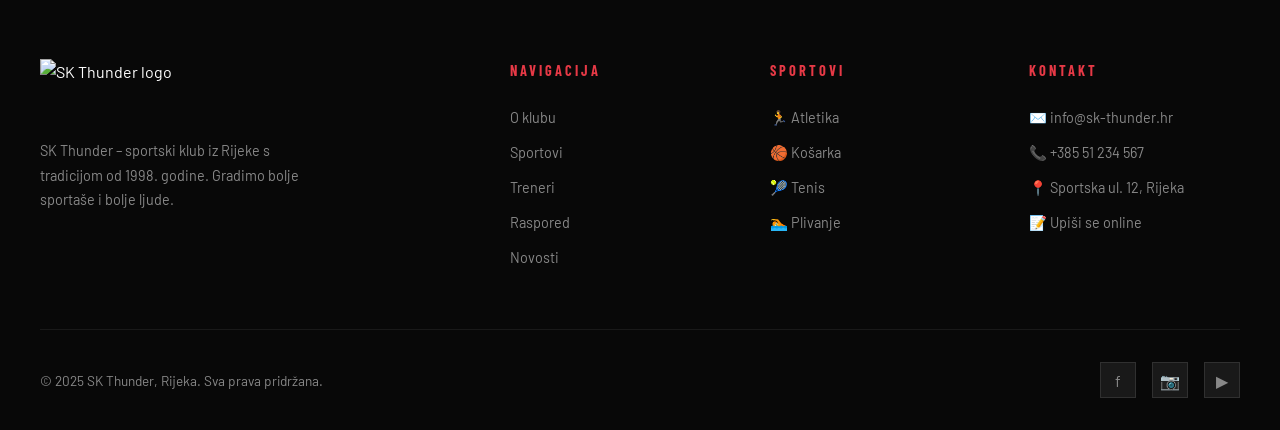
==== commit 412923c6: "Add files via upload" ====
--- a/index.html
+++ b/index.html
@@ -6,18 +6,237 @@
   <meta name="description" content="SK Thunder – Vaš sportski klub za atletiku, košarku, tenis i plivanje. Pridružite se našoj zajednici sportaša!">
   <title>SK Thunder – Sportski Klub</title>
   <link rel="icon" type="image/svg+xml" href="images/logo.svg">
-  <link rel="stylesheet" href="css/style.css">
+  <link rel="preconnect" href="https://fonts.googleapis.com">
+  <link rel="preconnect" href="https://fonts.gstatic.com" crossorigin>
+  <link href="https://fonts.googleapis.com/css2?family=Barlow+Condensed:wght@400;600;700;900&family=Barlow:wght@300;400;500;600&display=swap" rel="stylesheet">
+  <style>
+    :root {
+      --crvena: #E63946;
+      --crvena-tamna: #C1121F;
+      --zlatna: #FFD60A;
+      --tamna: #0D0D0D;
+      --tamna-2: #1A1A1A;
+      --tamna-3: #242424;
+      --siva: #888;
+      --bijela: #ffffff;
+      --font-naslov: 'Barlow Condensed', sans-serif;
+      --font-tijelo: 'Barlow', sans-serif;
+      --transition: all 0.3s cubic-bezier(0.4, 0, 0.2, 1);
+    }
+    *, *::before, *::after { box-sizing: border-box; margin: 0; padding: 0; }
+    html { scroll-behavior: smooth; font-size: 16px; }
+    body { font-family: var(--font-tijelo); background: var(--tamna); color: var(--bijela); line-height: 1.6; overflow-x: hidden; }
+    img { max-width: 100%; height: auto; display: block; }
+    a { color: inherit; text-decoration: none; }
+    ul { list-style: none; }
+
+    /* NAV */
+    .navbar { position: fixed; top: 0; left: 0; right: 0; z-index: 1000; background: rgba(13,13,13,0.97); backdrop-filter: blur(12px); border-bottom: 2px solid var(--crvena); padding: 0 2rem; display: flex; align-items: center; justify-content: space-between; height: 70px; transition: var(--transition); }
+    .navbar.scrolled { height: 60px; box-shadow: 0 4px 20px rgba(230,57,70,0.3); }
+    .nav-logo { display: flex; align-items: center; gap: .75rem; }
+    .nav-logo img { height: 45px; width: auto; }
+    .nav-links { display: flex; gap: 0; align-items: center; }
+    .nav-links a { font-family: var(--font-naslov); font-size: .95rem; font-weight: 600; letter-spacing: 2px; text-transform: uppercase; color: var(--bijela); padding: .5rem 1.2rem; position: relative; transition: var(--transition); }
+    .nav-links a::after { content: ''; position: absolute; bottom: -2px; left: 50%; right: 50%; height: 2px; background: var(--crvena); transition: var(--transition); }
+    .nav-links a:hover { color: var(--zlatna); }
+    .nav-links a:hover::after { left: 0; right: 0; }
+    .nav-links a.active { color: var(--crvena); }
+    .nav-cta { background: var(--crvena) !important; color: var(--bijela) !important; padding: .5rem 1.5rem !important; clip-path: polygon(8px 0%,100% 0%,calc(100% - 8px) 100%,0% 100%); font-weight: 700 !important; }
+    .nav-cta:hover { background: var(--zlatna) !important; color: var(--tamna) !important; }
+    .nav-cta::after { display: none !important; }
+    .hamburger { display: none; flex-direction: column; gap: 5px; cursor: pointer; padding: 5px; background: none; border: none; }
+    .hamburger span { display: block; width: 26px; height: 2px; background: var(--bijela); transition: var(--transition); }
+    .hamburger.open span:nth-child(1) { transform: translateY(7px) rotate(45deg); }
+    .hamburger.open span:nth-child(2) { opacity: 0; }
+    .hamburger.open span:nth-child(3) { transform: translateY(-7px) rotate(-45deg); }
+
+    /* HERO */
+    .hero { min-height: 100vh; display: flex; align-items: center; justify-content: center; position: relative; overflow: hidden; background: var(--tamna); padding-top: 70px; }
+    .hero-bg { position: absolute; inset: 0; background: radial-gradient(ellipse 80% 60% at 50% 50%, rgba(230,57,70,.15) 0%, transparent 70%), radial-gradient(ellipse 40% 40% at 80% 20%, rgba(255,214,10,.08) 0%, transparent 60%), linear-gradient(180deg, #0D0D0D 0%, #1A0507 50%, #0D0D0D 100%); }
+    .hero-grid { position: absolute; inset: 0; background-image: linear-gradient(rgba(230,57,70,.07) 1px, transparent 1px), linear-gradient(90deg, rgba(230,57,70,.07) 1px, transparent 1px); background-size: 60px 60px; animation: gridMove 20s linear infinite; }
+    @keyframes gridMove { 0% { transform: translateY(0); } 100% { transform: translateY(60px); } }
+    .hero-content { position: relative; z-index: 2; text-align: center; max-width: 900px; padding: 2rem; }
+    .hero-overtitle { font-family: var(--font-naslov); font-size: .9rem; letter-spacing: 6px; text-transform: uppercase; color: var(--zlatna); margin-bottom: 1rem; animation: fadeInUp .8s ease both; }
+    .hero-title { font-family: var(--font-naslov); font-size: clamp(4rem,12vw,9rem); font-weight: 900; line-height: .9; text-transform: uppercase; color: var(--bijela); animation: fadeInUp .8s ease .2s both; }
+    .hero-title span { color: var(--crvena); display: block; text-shadow: 0 0 40px rgba(230,57,70,.5); }
+    .hero-subtitle { font-size: 1.2rem; color: var(--siva); margin: 1.5rem auto; max-width: 500px; animation: fadeInUp .8s ease .4s both; }
+    .hero-buttons { display: flex; gap: 1rem; justify-content: center; flex-wrap: wrap; animation: fadeInUp .8s ease .6s both; }
+    .hero-stats { display: flex; gap: 3rem; justify-content: center; margin-top: 4rem; animation: fadeInUp .8s ease .8s both; flex-wrap: wrap; }
+    .stat-item { text-align: center; }
+    .stat-number { font-family: var(--font-naslov); font-size: 3rem; font-weight: 900; color: var(--crvena); line-height: 1; }
+    .stat-label { font-size: .8rem; letter-spacing: 3px; text-transform: uppercase; color: var(--siva); margin-top: .25rem; }
+    .scroll-indicator { position: absolute; bottom: 2rem; left: 50%; transform: translateX(-50%); display: flex; flex-direction: column; align-items: center; gap: .5rem; color: var(--siva); font-size: .75rem; letter-spacing: 3px; text-transform: uppercase; animation: bounce 2s infinite; }
+    .scroll-indicator::after { content: ''; width: 1px; height: 40px; background: linear-gradient(to bottom, var(--crvena), transparent); }
+    @keyframes bounce { 0%,100% { transform: translateX(-50%) translateY(0); } 50% { transform: translateX(-50%) translateY(-8px); } }
+
+    /* BUTTONS */
+    .btn { display: inline-block; font-family: var(--font-naslov); font-size: .95rem; font-weight: 700; letter-spacing: 2px; text-transform: uppercase; padding: .85rem 2.5rem; cursor: pointer; transition: var(--transition); border: none; clip-path: polygon(10px 0%,100% 0%,calc(100% - 10px) 100%,0% 100%); }
+    .btn-primary { background: var(--crvena); color: var(--bijela); }
+    .btn-primary:hover { background: var(--crvena-tamna); transform: translateY(-2px); box-shadow: 0 8px 25px rgba(230,57,70,.4); }
+    .btn-outline { background: transparent; color: var(--bijela); border: 2px solid rgba(255,255,255,.3); clip-path: none; }
+    .btn-outline:hover { border-color: var(--zlatna); color: var(--zlatna); transform: translateY(-2px); }
+
+    /* SECTIONS */
+    .section { padding: 6rem 2rem; }
+    .container { max-width: 1200px; margin: 0 auto; }
+    .section-header { text-align: center; margin-bottom: 4rem; }
+    .section-tag { display: inline-block; font-family: var(--font-naslov); font-size: .8rem; font-weight: 600; letter-spacing: 4px; text-transform: uppercase; color: var(--crvena); border: 1px solid var(--crvena); padding: .3rem 1rem; margin-bottom: 1rem; }
+    .section-title { font-family: var(--font-naslov); font-size: clamp(2.5rem,5vw,4rem); font-weight: 900; text-transform: uppercase; line-height: 1; color: var(--bijela); }
+    .section-title em { font-style: normal; color: var(--crvena); }
+    .section-desc { font-size: 1.1rem; color: var(--siva); max-width: 600px; margin: 1rem auto 0; }
+    .section-divider { height: 1px; background: linear-gradient(90deg, transparent, rgba(230,57,70,.4), transparent); }
+
+    /* O KLUBU */
+    .about-grid { display: grid; grid-template-columns: 1fr 1fr; gap: 4rem; align-items: center; }
+    .about-image-wrap { position: relative; }
+    .about-image-wrap img { width: 100%; aspect-ratio: 4/3; object-fit: cover; border: 1px solid rgba(230,57,70,.3); }
+    .about-image-placeholder { width: 100%; aspect-ratio: 4/3; background: linear-gradient(135deg, var(--tamna-3) 0%, #2a0810 100%); border: 1px solid rgba(230,57,70,.3); display: flex; flex-direction: column; align-items: center; justify-content: center; color: var(--siva); font-size: .85rem; letter-spacing: 2px; text-transform: uppercase; gap: .5rem; }
+    .about-image-placeholder::before { content: '📸'; font-size: 3rem; }
+    .about-image-wrap::after { content: ''; position: absolute; bottom: -15px; right: -15px; width: 80%; height: 80%; border: 2px solid var(--crvena); z-index: -1; }
+    .about-year-badge { position: absolute; top: -20px; left: -20px; width: 80px; height: 80px; background: var(--crvena); display: flex; flex-direction: column; align-items: center; justify-content: center; clip-path: polygon(10px 0%,100% 0%,calc(100% - 10px) 100%,0% 100%); z-index: 2; }
+    .about-year-badge .year { font-family: var(--font-naslov); font-size: 1.5rem; font-weight: 900; line-height: 1; }
+    .about-year-badge .since { font-size: .6rem; letter-spacing: 2px; }
+    .about-text h2 { font-family: var(--font-naslov); font-size: 2.5rem; font-weight: 900; text-transform: uppercase; margin-bottom: 1.5rem; line-height: 1; }
+    .about-text h2 span { color: var(--crvena); }
+    .about-text p { color: #bbb; margin-bottom: 1rem; }
+    .about-text p a { color: var(--crvena); text-decoration: underline; text-underline-offset: 3px; }
+    .about-features { display: grid; grid-template-columns: 1fr 1fr; gap: 1rem; margin-top: 2rem; }
+    .feature-item { display: flex; align-items: flex-start; gap: .75rem; }
+    .feature-icon { font-size: 1.5rem; flex-shrink: 0; }
+    .feature-text strong { display: block; font-family: var(--font-naslov); font-size: 1rem; font-weight: 700; letter-spacing: 1px; text-transform: uppercase; }
+    .feature-text span { font-size: .85rem; color: var(--siva); }
+
+    /* SPORTOVI */
+    .sports-section { background: var(--tamna-2); }
+    .sports-grid { display: grid; grid-template-columns: repeat(auto-fit, minmax(300px, 1fr)); gap: 1.5rem; }
+    .sport-card { background: var(--tamna-3); border: 1px solid rgba(255,255,255,.07); overflow: hidden; transition: var(--transition); position: relative; }
+    .sport-card:hover { border-color: var(--crvena); transform: translateY(-5px); box-shadow: 0 20px 40px rgba(230,57,70,.2); }
+    .sport-card-image { width: 100%; height: 200px; background: linear-gradient(135deg, #1a0507 0%, #0d0d0d 100%); display: flex; align-items: center; justify-content: center; font-size: 5rem; position: relative; overflow: hidden; }
+    .sport-card-image img { position: absolute; inset: 0; width: 100%; height: 100%; object-fit: cover; }
+    .sport-card-image::after { content: ''; position: absolute; bottom: 0; left: 0; right: 0; height: 50%; background: linear-gradient(transparent, var(--tamna-3)); }
+    .sport-card-body { padding: 1.5rem; }
+    .sport-card-body h3 { font-family: var(--font-naslov); font-size: 1.8rem; font-weight: 900; text-transform: uppercase; margin-bottom: .5rem; }
+    .sport-card-body p { color: var(--siva); font-size: .9rem; margin-bottom: 1rem; }
+    .sport-card-body p a { color: var(--zlatna); text-decoration: underline; text-underline-offset: 3px; }
+    .sport-meta { display: flex; gap: 1rem; font-size: .8rem; color: var(--siva); flex-wrap: wrap; }
+    .sport-badge { position: absolute; top: 1rem; right: 1rem; background: var(--crvena); color: var(--bijela); font-family: var(--font-naslov); font-size: .7rem; font-weight: 700; letter-spacing: 2px; text-transform: uppercase; padding: .25rem .75rem; clip-path: polygon(5px 0%,100% 0%,calc(100% - 5px) 100%,0% 100%); }
+
+    /* VIDEO */
+    .video-section { background: #0a0a0a; position: relative; overflow: hidden; }
+    .video-section::before { content: ''; position: absolute; inset: 0; background: radial-gradient(ellipse 60% 80% at 50% 50%, rgba(230,57,70,.1) 0%, transparent 70%); pointer-events: none; }
+    .video-wrapper { position: relative; max-width: 900px; margin: 0 auto; }
+    .video-frame { width: 100%; aspect-ratio: 16/9; border: 2px solid rgba(230,57,70,.3); display: block; }
+
+    /* TRENERI */
+    .coaches-grid { display: grid; grid-template-columns: repeat(auto-fit, minmax(250px, 1fr)); gap: 2rem; }
+    .coach-card { background: var(--tamna-2); border: 1px solid rgba(255,255,255,.07); padding: 2rem; text-align: center; transition: var(--transition); position: relative; overflow: hidden; }
+    .coach-card::before { content: ''; position: absolute; top: 0; left: 0; right: 0; height: 3px; background: linear-gradient(90deg, var(--crvena), var(--zlatna)); transform: scaleX(0); transition: var(--transition); }
+    .coach-card:hover::before { transform: scaleX(1); }
+    .coach-card:hover { border-color: rgba(230,57,70,.3); transform: translateY(-5px); }
+    .coach-avatar { width: 120px; height: 120px; border-radius: 50%; background: linear-gradient(135deg, var(--crvena-tamna), var(--tamna-3)); border: 3px solid rgba(230,57,70,.4); margin: 0 auto 1.5rem; display: flex; align-items: center; justify-content: center; font-size: 3rem; overflow: hidden; }
+    .coach-avatar img { width: 100%; height: 100%; object-fit: cover; }
+    .coach-name { font-family: var(--font-naslov); font-size: 1.4rem; font-weight: 900; text-transform: uppercase; margin-bottom: .25rem; }
+    .coach-role { color: var(--crvena); font-size: .8rem; letter-spacing: 3px; text-transform: uppercase; font-weight: 600; margin-bottom: 1rem; }
+    .coach-bio { color: var(--siva); font-size: .9rem; line-height: 1.6; }
+
+    /* RASPORED */
+    .schedule-section { background: var(--tamna-2); }
+    .schedule-table-wrap { overflow-x: auto; border: 1px solid rgba(230,57,70,.2); }
+    .schedule-table { width: 100%; border-collapse: collapse; font-size: .95rem; }
+    .schedule-table thead { background: var(--crvena); font-family: var(--font-naslov); font-weight: 700; letter-spacing: 2px; text-transform: uppercase; }
+    .schedule-table th { padding: 1rem 1.5rem; text-align: left; }
+    .schedule-table td { padding: 1rem 1.5rem; border-bottom: 1px solid rgba(255,255,255,.07); color: #bbb; }
+    .schedule-table tr:hover td { background: rgba(230,57,70,.07); }
+    .schedule-table td:first-child { font-family: var(--font-naslov); font-size: 1.1rem; font-weight: 700; color: var(--bijela); text-transform: uppercase; }
+    .schedule-sport-tag { display: inline-block; padding: .2rem .6rem; font-size: .75rem; font-family: var(--font-naslov); font-weight: 700; letter-spacing: 1px; text-transform: uppercase; }
+    .tag-atletika { background: rgba(230,57,70,.2); color: var(--crvena); }
+    .tag-kosarka { background: rgba(255,214,10,.15); color: var(--zlatna); }
+    .tag-tenis { background: rgba(52,211,153,.15); color: #34d399; }
+    .tag-plivanje { background: rgba(96,165,250,.15); color: #60a5fa; }
+
+    /* KARUSEL */
+    .carousel-wrapper { position: relative; overflow: hidden; }
+    .carousel-track { display: flex; transition: transform .5s cubic-bezier(.4,0,.2,1); }
+    .carousel-slide { min-width: 100%; }
+    .carousel-controls { display: flex; align-items: center; justify-content: center; gap: 1rem; margin-top: 1.5rem; }
+    .carousel-btn { width: 44px; height: 44px; background: rgba(230,57,70,.15); border: 1px solid var(--crvena); color: var(--bijela); font-size: 1.2rem; cursor: pointer; transition: var(--transition); display: flex; align-items: center; justify-content: center; }
+    .carousel-btn:hover { background: var(--crvena); }
+    .carousel-dots { display: flex; gap: .5rem; }
+    .carousel-dot { width: 8px; height: 8px; background: rgba(255,255,255,.2); cursor: pointer; transition: var(--transition); }
+    .carousel-dot.active { background: var(--crvena); width: 24px; }
+
+    /* KONTAKT */
+    .contact-grid { display: grid; grid-template-columns: 1fr 1fr; gap: 4rem; }
+    .contact-info h3 { font-family: var(--font-naslov); font-size: 2rem; font-weight: 900; text-transform: uppercase; margin-bottom: 2rem; }
+    .contact-item { display: flex; gap: 1rem; margin-bottom: 1.5rem; align-items: flex-start; }
+    .contact-icon { width: 44px; height: 44px; background: rgba(230,57,70,.15); border: 1px solid rgba(230,57,70,.3); display: flex; align-items: center; justify-content: center; font-size: 1.2rem; flex-shrink: 0; }
+    .contact-item-text strong { display: block; font-family: var(--font-naslov); font-size: .85rem; letter-spacing: 2px; text-transform: uppercase; color: var(--crvena); margin-bottom: .2rem; }
+    .contact-item-text span { color: #bbb; font-size: .95rem; }
+    .form-group { margin-bottom: 1.25rem; }
+    .form-group label { display: block; font-family: var(--font-naslov); font-size: .8rem; letter-spacing: 2px; text-transform: uppercase; color: var(--siva); margin-bottom: .5rem; }
+    .form-group input, .form-group select, .form-group textarea { width: 100%; background: var(--tamna-2); border: 1px solid rgba(255,255,255,.15); color: var(--bijela); padding: .85rem 1rem; font-family: var(--font-tijelo); font-size: .95rem; transition: var(--transition); outline: none; }
+    .form-group input:focus, .form-group textarea:focus { border-color: var(--crvena); box-shadow: 0 0 0 3px rgba(230,57,70,.15); }
+    .form-group select { cursor: pointer; appearance: none; }
+    .form-group textarea { min-height: 120px; resize: vertical; }
+    .form-row { display: grid; grid-template-columns: 1fr 1fr; gap: 1rem; }
+    .social-links { display: flex; gap: 1rem; }
+    .social-link { width: 36px; height: 36px; background: rgba(255,255,255,.07); border: 1px solid rgba(255,255,255,.1); display: flex; align-items: center; justify-content: center; font-size: 1rem; transition: var(--transition); color: var(--siva) !important; }
+    .social-link:hover { background: var(--crvena); border-color: var(--crvena); color: var(--bijela) !important; }
+
+    /* MAPA */
+    .map-section { background: var(--tamna-2); }
+    .map-container { border: 2px solid rgba(230,57,70,.2); overflow: hidden; height: 400px; }
+    .map-container iframe { width: 100%; height: 100%; border: none; filter: grayscale(80%) invert(90%) hue-rotate(180deg); }
+
+    /* FOOTER */
+    .footer { background: #080808; border-top: 2px solid var(--crvena); padding: 4rem 2rem 2rem; }
+    .footer-grid { display: grid; grid-template-columns: 2fr 1fr 1fr 1fr; gap: 3rem; max-width: 1200px; margin: 0 auto; }
+    .footer-brand p { color: var(--siva); font-size: .9rem; margin-top: 1rem; line-height: 1.7; max-width: 280px; }
+    .footer-col h4 { font-family: var(--font-naslov); font-size: .9rem; font-weight: 700; letter-spacing: 3px; text-transform: uppercase; color: var(--crvena); margin-bottom: 1.5rem; }
+    .footer-col ul li { margin-bottom: .75rem; }
+    .footer-col ul li a { color: var(--siva); font-size: .9rem; transition: var(--transition); display: flex; align-items: center; gap: .5rem; }
+    .footer-col ul li a:hover { color: var(--bijela); padding-left: 5px; }
+    .footer-bottom { border-top: 1px solid rgba(255,255,255,.07); padding-top: 2rem; margin-top: 3rem; max-width: 1200px; margin: 3rem auto 0; display: flex; justify-content: space-between; align-items: center; flex-wrap: wrap; gap: 1rem; }
+    .footer-bottom p { color: var(--siva); font-size: .85rem; }
+
+    /* ANIMACIJE */
+    @keyframes fadeInUp { from { opacity: 0; transform: translateY(30px); } to { opacity: 1; transform: translateY(0); } }
+    .reveal { opacity: 0; transform: translateY(30px); transition: opacity .7s ease, transform .7s ease; }
+    .reveal.visible { opacity: 1; transform: translateY(0); }
+
+    /* RESPONSIVE */
+    @media (max-width: 1024px) {
+      .about-grid { grid-template-columns: 1fr; }
+      .footer-grid { grid-template-columns: 1fr 1fr; }
+    }
+    @media (max-width: 768px) {
+      .nav-links { position: fixed; top: 70px; left: 0; right: 0; background: rgba(13,13,13,0.98); flex-direction: column; padding: 2rem; gap: .5rem; transform: translateY(-100%); opacity: 0; pointer-events: none; transition: var(--transition); border-bottom: 2px solid var(--crvena); }
+      .nav-links.open { transform: translateY(0); opacity: 1; pointer-events: all; }
+      .nav-links a { padding: .75rem 1rem; width: 100%; }
+      .nav-cta { clip-path: none !important; }
+      .hamburger { display: flex; }
+      .hero-stats { gap: 1.5rem; }
+      .stat-number { font-size: 2rem; }
+      .contact-grid { grid-template-columns: 1fr; }
+      .form-row { grid-template-columns: 1fr; }
+      .coaches-grid { grid-template-columns: 1fr 1fr; }
+      .footer-grid { grid-template-columns: 1fr; gap: 2rem; }
+      .footer-bottom { flex-direction: column; text-align: center; }
+      .about-features { grid-template-columns: 1fr; }
+    }
+    @media (max-width: 480px) {
+      .coaches-grid { grid-template-columns: 1fr; }
+      .hero-buttons { flex-direction: column; align-items: center; }
+      .sports-grid { grid-template-columns: 1fr; }
+    }
+  </style>
 </head>
 <body>
 
-  <!-- ============================
-       NAVIGACIJA
-  ============================= -->
   <nav class="navbar" role="navigation" aria-label="Glavna navigacija">
     <a href="index.html" class="nav-logo" aria-label="SK Thunder - Početna">
       <img src="images/logo.svg" alt="SK Thunder logo" width="160" height="64">
     </a>
-
     <ul class="nav-links" role="menubar">
       <li role="none"><a href="#o-klubu" role="menuitem">O Klubu</a></li>
       <li role="none"><a href="#sportovi" role="menuitem">Sportovi</a></li>
@@ -26,36 +245,22 @@
       <li role="none"><a href="novosti.html" role="menuitem">Novosti</a></li>
       <li role="none"><a href="#kontakt" role="menuitem" class="nav-cta">Učlani se</a></li>
     </ul>
-
     <button class="hamburger" aria-label="Otvori izbornik" aria-expanded="false">
       <span></span><span></span><span></span>
     </button>
   </nav>
 
-  <!-- ============================
-       HERO SEKCIJA
-  ============================= -->
   <section class="hero" id="pocetna" aria-label="Dobrodošlica">
     <div class="hero-bg" aria-hidden="true"></div>
     <div class="hero-grid" aria-hidden="true"></div>
-
     <div class="hero-content">
       <p class="hero-overtitle">⚡ Osnovan 1998. · Rijeka, Hrvatska</p>
-
-      <h1 class="hero-title">
-        SK<br>
-        <span>Thunder</span>
-      </h1>
-
-      <p class="hero-subtitle">
-        Više od sporta — zajednica koja te podiže, potiče i čini najboljom verzijom tebe.
-      </p>
-
+      <h1 class="hero-title">SK<br><span>Thunder</span></h1>
+      <p class="hero-subtitle">Više od sporta — zajednica koja te podiže, potiče i čini najboljom verzijom tebe.</p>
       <div class="hero-buttons">
         <a href="#sportovi" class="btn btn-primary">Naši Sportovi</a>
         <a href="#kontakt" class="btn btn-outline">Učlani se</a>
       </div>
-
       <div class="hero-stats">
         <div class="stat-item">
           <div class="stat-number" data-target="450" data-suffix="+">0+</div>
@@ -75,78 +280,27 @@
         </div>
       </div>
     </div>
-
     <div class="scroll-indicator" aria-hidden="true">Skrolaj</div>
   </section>
 
-  <!-- ============================
-       O KLUBU
-  ============================= -->
   <section class="section" id="o-klubu" aria-labelledby="o-klubu-naslov">
     <div class="container">
       <div class="about-grid">
         <div class="about-image-wrap reveal">
-          <div class="about-year-badge">
-            <span class="since">od</span>
-            <span class="year">1998</span>
-          </div>
-         
-          <img
-            src="images/o-klubu.jpg"
-            alt="Sportaši SK Thunder kluba na treningu"
-            onerror="this.parentNode.querySelector('.about-image-placeholder').style.display='flex'; this.style.display='none';"
-          >
-          <div class="about-image-placeholder" style="display:none;">
-            Fotografija kluba<br><small>Ubaci: images/o-klubu.jpg</small>
-          </div>
-        </div>
-
+          <div class="about-year-badge"><span class="since">od</span><span class="year">1998</span></div>
+          <img src="images/o-klubu.jpg" alt="Sportaši SK Thunder kluba na treningu" onerror="this.style.display='none'; this.nextElementSibling.style.display='flex';">
+          <div class="about-image-placeholder" style="display:none;">Fotografija kluba<br><small>Ubaci: images/o-klubu.jpg</small></div>
+        </div>
         <div class="about-text reveal" data-delay="200">
           <h2 id="o-klubu-naslov">Naša <span>priča</span></h2>
-          <p>
-            SK Thunder osnovan je 1998. godine u Rijeci s jednim ciljem — stvoriti sportski klub koji nije samo
-            mjesto za trening, već pravi dom za sve koji vole sport. Kroz dvije i pol dekade izgradili smo zajednicu
-            od preko 450 aktivnih članova svih uzrasta.
-          </p>
-          <p>
-            Naši <a href="#treneri">licencirani treneri</a> vode sportaše od rekreativnih početnika do natjecatelja
-            na državnoj razini. Vjerujemo da svako dijete, svaki tinejdžer i svaki odrasli zaslužuje prilike za
-            tjelesni i osobni razvoj kroz sport.
-          </p>
-          <p>
-            Pogledajte naš <a href="novosti.html">najnoviji raspored natjecanja</a> ili se odmah
-            <a href="#kontakt">učlanite</a> — prve dvije probe su besplatne!
-          </p>
-
+          <p>SK Thunder osnovan je 1998. godine u Rijeci s jednim ciljem — stvoriti sportski klub koji nije samo mjesto za trening, već pravi dom za sve koji vole sport. Kroz dvije i pol dekade izgradili smo zajednicu od preko 450 aktivnih članova svih uzrasta.</p>
+          <p>Naši <a href="#treneri">licencirani treneri</a> vode sportaše od rekreativnih početnika do natjecatelja na državnoj razini. Vjerujemo da svako dijete, svaki tinejdžer i svaki odrasli zaslužuje prilike za tjelesni i osobni razvoj kroz sport.</p>
+          <p>Pogledajte naš <a href="novosti.html">najnoviji raspored natjecanja</a> ili se odmah <a href="#kontakt">učlanite</a> — prve dvije probe su besplatne!</p>
           <div class="about-features">
-            <div class="feature-item">
-              <div class="feature-icon">🏟️</div>
-              <div class="feature-text">
-                <strong>Moderni objekti</strong>
-                <span>Atletska staza, dvorana i bazen</span>
-              </div>
-            </div>
-            <div class="feature-item">
-              <div class="feature-icon">🏅</div>
-              <div class="feature-text">
-                <strong>Dokazani rezultati</strong>
-                <span>120+ osvojenih medalja</span>
-              </div>
-            </div>
-            <div class="feature-item">
-              <div class="feature-icon">👨‍👩‍👧</div>
-              <div class="feature-text">
-                <strong>Za sve uzraste</strong>
-                <span>Od 5 do 75+ godina</span>
-              </div>
-            </div>
-            <div class="feature-item">
-              <div class="feature-icon">🤝</div>
-              <div class="feature-text">
-                <strong>Zajednica</strong>
-                <span>Timski duh i podrška</span>
-              </div>
-            </div>
+            <div class="feature-item"><div class="feature-icon">🏟️</div><div class="feature-text"><strong>Moderni objekti</strong><span>Atletska staza, dvorana i bazen</span></div></div>
+            <div class="feature-item"><div class="feature-icon">🏅</div><div class="feature-text"><strong>Dokazani rezultati</strong><span>120+ osvojenih medalja</span></div></div>
+            <div class="feature-item"><div class="feature-icon">👨‍👩‍👧</div><div class="feature-text"><strong>Za sve uzraste</strong><span>Od 5 do 75+ godina</span></div></div>
+            <div class="feature-item"><div class="feature-icon">🤝</div><div class="feature-text"><strong>Zajednica</strong><span>Timski duh i podrška</span></div></div>
           </div>
         </div>
       </div>
@@ -155,9 +309,6 @@
 
   <div class="section-divider" aria-hidden="true"></div>
 
-  <!-- ============================
-       SPORTOVI (KARUSEL SEKCIJA)
-  ============================= -->
   <section class="section sports-section" id="sportovi" aria-labelledby="sportovi-naslov">
     <div class="container">
       <div class="section-header reveal">
@@ -165,107 +316,59 @@
         <h2 class="section-title" id="sportovi-naslov">Naše <em>sekcije</em></h2>
         <p class="section-desc">Četiri sportske sekcije, jedan tim. Pronađi sport koji te inspira.</p>
       </div>
-
       <div class="sports-grid">
-
-        <!-- Atletika -->
         <article class="sport-card reveal" data-delay="0">
           <div class="sport-card-image">
-         
-            <img src="images/atletika.jpg" alt="Atletičar SK Thunder kluba na stazi"
-              onerror="this.style.display='none'; this.nextElementSibling.style.display='block';">
+            <img src="images/atletika.jpg" alt="Atletičar SK Thunder kluba na stazi" onerror="this.style.display='none'; this.nextElementSibling.style.display='block';">
             <span style="display:none;">🏃</span>
             <span class="sport-badge">Otvoreno</span>
           </div>
           <div class="sport-card-body">
             <h3>Atletika</h3>
-            <p>
-              Naša atletska sekcija postoji od osnutka kluba i ponos je SK Thundera. Treniramo sprinte,
-              srednje pruge, skok u dalj i bacanja. Više o nastupima pročitaj u
-              <a href="novosti.html">novostima</a>.
-            </p>
-            <div class="sport-meta">
-              <span>👥 85 sportaša</span>
-              <span>📅 Pon / Sri / Pet</span>
-              <span>🕐 17:00 – 19:00</span>
-            </div>
-          </div>
-        </article>
-
-        <!-- Košarka -->
+            <p>Naša atletska sekcija postoji od osnutka kluba i ponos je SK Thundera. Treniramo sprinte, srednje pruge, skok u dalj i bacanja. Više o nastupima pročitaj u <a href="novosti.html">novostima</a>.</p>
+            <div class="sport-meta"><span>👥 85 sportaša</span><span>📅 Pon / Sri / Pet</span><span>🕐 17:00 – 19:00</span></div>
+          </div>
+        </article>
         <article class="sport-card reveal" data-delay="100">
           <div class="sport-card-image">
-            <img src="images/kosarka.jpg" alt="Košarkaška utakmica SK Thunder"
-              onerror="this.style.display='none'; this.nextElementSibling.style.display='block';">
+            <img src="images/kosarka.jpg" alt="Košarkaška utakmica SK Thunder" onerror="this.style.display='none'; this.nextElementSibling.style.display='block';">
             <span style="display:none;">🏀</span>
             <span class="sport-badge">Popularna</span>
           </div>
           <div class="sport-card-body">
             <h3>Košarka</h3>
-            <p>
-              Mlađe uzraste vodimo od podstawnih tehnika do taktike na terenu. Seniorska ekipa nastupa
-              u <a href="novosti.html#rezultati">županijskoj ligi</a> i redovito postiže odlične rezultate.
-            </p>
-            <div class="sport-meta">
-              <span>👥 120 sportaša</span>
-              <span>📅 Uto / Čet / Sub</span>
-              <span>🕐 18:00 – 20:00</span>
-            </div>
-          </div>
-        </article>
-
-        <!-- Tenis -->
+            <p>Mlađe uzraste vodimo od podstawnih tehnika do taktike na terenu. Seniorska ekipa nastupa u <a href="novosti.html#rezultati">županijskoj ligi</a> i redovito postiže odlične rezultate.</p>
+            <div class="sport-meta"><span>👥 120 sportaša</span><span>📅 Uto / Čet / Sub</span><span>🕐 18:00 – 20:00</span></div>
+          </div>
+        </article>
         <article class="sport-card reveal" data-delay="200">
           <div class="sport-card-image">
-            <img src="images/tenis.jpg" alt="Tenisač na terenu SK Thunder"
-              onerror="this.style.display='none'; this.nextElementSibling.style.display='block';">
+            <img src="images/tenis.jpg" alt="Tenisač na terenu SK Thunder" onerror="this.style.display='none'; this.nextElementSibling.style.display='block';">
             <span style="display:none;">🎾</span>
           </div>
           <div class="sport-card-body">
             <h3>Tenis</h3>
-            <p>
-              Šest teniska terena, od kojih su dva pokrivena za igranje tijekom cijele godine.
-              Nudimo individualne i grupne satove za sve razine — od
-              <a href="#kontakt">početnika do naprednih</a>.
-            </p>
-            <div class="sport-meta">
-              <span>👥 95 sportaša</span>
-              <span>📅 Svaki dan</span>
-              <span>🕐 09:00 – 21:00</span>
-            </div>
-          </div>
-        </article>
-
-        <!-- Plivanje -->
+            <p>Šest teniska terena, od kojih su dva pokrivena za igranje tijekom cijele godine. Nudimo individualne i grupne satove za sve razine — od <a href="#kontakt">početnika do naprednih</a>.</p>
+            <div class="sport-meta"><span>👥 95 sportaša</span><span>📅 Svaki dan</span><span>🕐 09:00 – 21:00</span></div>
+          </div>
+        </article>
         <article class="sport-card reveal" data-delay="300">
           <div class="sport-card-image">
-            <img src="images/plivanje.jpg" alt="Plivač u bazenu SK Thunder"
-              onerror="this.style.display='none'; this.nextElementSibling.style.display='block';">
+            <img src="images/plivanje.jpg" alt="Plivač u bazenu SK Thunder" onerror="this.style.display='none'; this.nextElementSibling.style.display='block';">
             <span style="display:none;">🏊</span>
           </div>
           <div class="sport-card-body">
             <h3>Plivanje</h3>
-            <p>
-              Olimpijski bazen s 8 staza dostupan je za trening sedam dana u tjednu.
-              Škola plivanja za djecu od 3 godine — sigurno, stručno i zabavno okruženje.
-            </p>
-            <div class="sport-meta">
-              <span>👥 150 sportaša</span>
-              <span>📅 Svakodnevno</span>
-              <span>🕐 06:30 – 22:00</span>
-            </div>
-          </div>
-        </article>
-
+            <p>Olimpijski bazen s 8 staza dostupan je za trening sedam dana u tjednu. Škola plivanja za djecu od 3 godine — sigurno, stručno i zabavno okruženje.</p>
+            <div class="sport-meta"><span>👥 150 sportaša</span><span>📅 Svakodnevno</span><span>🕐 06:30 – 22:00</span></div>
+          </div>
+        </article>
       </div>
     </div>
   </section>
 
   <div class="section-divider" aria-hidden="true"></div>
 
-  <!-- ============================
-       PROMOVIDEO
-  ============================= -->
   <section class="section video-section" id="video" aria-labelledby="video-naslov">
     <div class="container">
       <div class="section-header reveal">
@@ -273,25 +376,17 @@
         <h2 class="section-title" id="video-naslov">Osjeti <em>energiju</em></h2>
         <p class="section-desc">Pogledaj što znači biti dio SK Thunder zajednice.</p>
       </div>
-
       <div class="video-wrapper reveal">
-
-   <video class="video-frame" controls style="display:block;" poster="images/video-thumbnail.jpg">
-  <source src="video/promo.mp4" type="video/mp4">
-  Vaš preglednik ne podržava HTML5 video.
-</video>
-      </div>
-
-     
- 
+        <video class="video-frame" controls poster="images/video-thumbnail.jpg">
+          <source src="video/promo.mp4" type="video/mp4">
+          Vaš preglednik ne podržava HTML5 video.
+        </video>
+      </div>
     </div>
   </section>
 
   <div class="section-divider" aria-hidden="true"></div>
 
-  <!-- ============================
-       TRENERI (KARUSEL na mobitelu)
-  ============================= -->
   <section class="section" id="treneri" aria-labelledby="treneri-naslov">
     <div class="container">
       <div class="section-header reveal">
@@ -299,74 +394,37 @@
         <h2 class="section-title" id="treneri-naslov">Naši <em>treneri</em></h2>
         <p class="section-desc">Iskusni, licencirani treneri posvećeni tvom razvoju.</p>
       </div>
-
       <div class="coaches-grid">
-
         <article class="coach-card reveal" data-delay="0">
-          <div class="coach-avatar">
-            <img src="images/trener-marko.jpg" alt="Marko Horvat, glavni trener atletike"
-              onerror="this.style.display='none';">
-            <span>👨</span>
-          </div>
+          <div class="coach-avatar"><img src="images/trener-marko.jpg" alt="Marko Horvat" onerror="this.style.display='none';"><span>👨</span></div>
           <h3 class="coach-name">Marko Horvat</h3>
           <p class="coach-role">Atletika – Glavni trener</p>
-          <p class="coach-bio">
-            Bivši državni prvak u sprintu s 15 godina trenerskog iskustva. Licencirani trener A kategorije
-            Hrvatskog atletskog saveza. Pod njegovim vodstvom klub je ostvario 40 državnih medalja.
-          </p>
-        </article>
-
+          <p class="coach-bio">Bivši državni prvak u sprintu s 15 godina trenerskog iskustva. Licencirani trener A kategorije Hrvatskog atletskog saveza. Pod njegovim vodstvom klub je ostvario 40 državnih medalja.</p>
+        </article>
         <article class="coach-card reveal" data-delay="100">
-          <div class="coach-avatar">
-            <img src="images/trener-ana.jpg" alt="Ana Kovač, trenerica košarke"
-              onerror="this.style.display='none';">
-            <span>👩</span>
-          </div>
+          <div class="coach-avatar"><img src="images/trener-ana.jpg" alt="Ana Kovač" onerror="this.style.display='none';"><span>👩</span></div>
           <h3 class="coach-name">Ana Kovač</h3>
           <p class="coach-role">Košarka – Seniorska ekipa</p>
-          <p class="coach-bio">
-            Bivša profesionalna košarkašica s 10 godina igranja u prvoj hrvatskoj ligi. Trenersku karijeru
-            gradi u SK Thunder od 2015. godine, a njezina ekipa osvajač je regionalnog kupа 2023.
-          </p>
-        </article>
-
+          <p class="coach-bio">Bivša profesionalna košarkašica s 10 godina igranja u prvoj hrvatskoj ligi. Trenersku karijeru gradi u SK Thunder od 2015. godine, a njezina ekipa osvajač je regionalnog kupа 2023.</p>
+        </article>
         <article class="coach-card reveal" data-delay="200">
-          <div class="coach-avatar">
-            <img src="images/trener-ivan.jpg" alt="Ivan Petrić, teniski trener"
-              onerror="this.style.display='none';">
-            <span>👨</span>
-          </div>
+          <div class="coach-avatar"><img src="images/trener-ivan.jpg" alt="Ivan Petrić" onerror="this.style.display='none';"><span>👨</span></div>
           <h3 class="coach-name">Ivan Petrić</h3>
           <p class="coach-role">Tenis – Head Coach</p>
-          <p class="coach-bio">
-            Diplomiran na Kineziološkom fakultetu, s licencom Tennis Europe za rad s djecom. Specijalist za
-            razvoj tehničkih vještina i mentalne pripreme mladih tenisača od 2010. godine.
-          </p>
-        </article>
-
+          <p class="coach-bio">Diplomiran na Kineziološkom fakultetu, s licencom Tennis Europe za rad s djecom. Specijalist za razvoj tehničkih vještina i mentalne pripreme mladih tenisača od 2010. godine.</p>
+        </article>
         <article class="coach-card reveal" data-delay="300">
-          <div class="coach-avatar">
-            <img src="images/trener-maja.jpg" alt="Maja Blažević, trenerica plivanja"
-              onerror="this.style.display='none';">
-            <span>👩</span>
-          </div>
+          <div class="coach-avatar"><img src="images/trener-maja.jpg" alt="Maja Blažević" onerror="this.style.display='none';"><span>👩</span></div>
           <h3 class="coach-name">Maja Blažević</h3>
           <p class="coach-role">Plivanje – Voditeljica sekcije</p>
-          <p class="coach-bio">
-            Magistrica kineziologije, specijalizacija plivanje. Osmislila je program "Mala riba" za
-            djecu 3–6 godina koji je postao uzor u cijeloj regiji. Trenerka godine 2022.
-          </p>
-        </article>
-
+          <p class="coach-bio">Magistrica kineziologije, specijalizacija plivanje. Osmislila je program "Mala riba" za djecu 3–6 godina koji je postao uzor u cijeloj regiji. Trenerka godine 2022.</p>
+        </article>
       </div>
     </div>
   </section>
 
   <div class="section-divider" aria-hidden="true"></div>
 
-  <!-- ============================
-       RASPORED
-  ============================= -->
   <section class="section schedule-section" id="raspored" aria-labelledby="raspored-naslov">
     <div class="container">
       <div class="section-header reveal">
@@ -374,108 +432,35 @@
         <h2 class="section-title" id="raspored-naslov">Raspored <em>treninga</em></h2>
         <p class="section-desc">Pronađi termin koji ti odgovara. Svaki dan je nova prilika.</p>
       </div>
-
       <div class="schedule-table-wrap reveal">
         <table class="schedule-table" role="table" aria-label="Tjedni raspored treninga">
           <thead>
             <tr>
-              <th scope="col">Dan</th>
-              <th scope="col">Sport</th>
-              <th scope="col">Skupina</th>
-              <th scope="col">Vrijeme</th>
-              <th scope="col">Trener</th>
-              <th scope="col">Lokacija</th>
+              <th scope="col">Dan</th><th scope="col">Sport</th><th scope="col">Skupina</th>
+              <th scope="col">Vrijeme</th><th scope="col">Trener</th><th scope="col">Lokacija</th>
             </tr>
           </thead>
           <tbody>
-            <tr>
-              <td>Ponedjeljak</td>
-              <td><span class="schedule-sport-tag tag-atletika">Atletika</span></td>
-              <td>Kadeti / Juniori</td>
-              <td>17:00 – 19:00</td>
-              <td>M. Horvat</td>
-              <td>Atletska staza</td>
-            </tr>
-            <tr>
-              <td>Ponedjeljak</td>
-              <td><span class="schedule-sport-tag tag-plivanje">Plivanje</span></td>
-              <td>Škola plivanja</td>
-              <td>09:00 – 10:30</td>
-              <td>M. Blažević</td>
-              <td>Bazen</td>
-            </tr>
-            <tr>
-              <td>Utorak</td>
-              <td><span class="schedule-sport-tag tag-kosarka">Košarka</span></td>
-              <td>Seniori</td>
-              <td>18:00 – 20:00</td>
-              <td>A. Kovač</td>
-              <td>Dvorana A</td>
-            </tr>
-            <tr>
-              <td>Utorak</td>
-              <td><span class="schedule-sport-tag tag-tenis">Tenis</span></td>
-              <td>Početnici</td>
-              <td>16:00 – 17:30</td>
-              <td>I. Petrić</td>
-              <td>Teren 1–3</td>
-            </tr>
-            <tr>
-              <td>Srijeda</td>
-              <td><span class="schedule-sport-tag tag-atletika">Atletika</span></td>
-              <td>Veterani / Rekreativci</td>
-              <td>19:00 – 20:30</td>
-              <td>M. Horvat</td>
-              <td>Atletska staza</td>
-            </tr>
-            <tr>
-              <td>Četvrtak</td>
-              <td><span class="schedule-sport-tag tag-kosarka">Košarka</span></td>
-              <td>Mlađi kadeti</td>
-              <td>17:00 – 18:30</td>
-              <td>A. Kovač</td>
-              <td>Dvorana B</td>
-            </tr>
-            <tr>
-              <td>Petak</td>
-              <td><span class="schedule-sport-tag tag-tenis">Tenis</span></td>
-              <td>Napredni</td>
-              <td>17:00 – 19:00</td>
-              <td>I. Petrić</td>
-              <td>Teren 1–6</td>
-            </tr>
-            <tr>
-              <td>Subota</td>
-              <td><span class="schedule-sport-tag tag-plivanje">Plivanje</span></td>
-              <td>Natjecatelji</td>
-              <td>08:00 – 10:00</td>
-              <td>M. Blažević</td>
-              <td>Bazen</td>
-            </tr>
-            <tr>
-              <td>Subota</td>
-              <td><span class="schedule-sport-tag tag-kosarka">Košarka</span></td>
-              <td>Seniori – utakmica</td>
-              <td>16:00 – 18:00</td>
-              <td>A. Kovač</td>
-              <td>Dvorana A</td>
-            </tr>
+            <tr><td>Ponedjeljak</td><td><span class="schedule-sport-tag tag-atletika">Atletika</span></td><td>Kadeti / Juniori</td><td>17:00 – 19:00</td><td>M. Horvat</td><td>Atletska staza</td></tr>
+            <tr><td>Ponedjeljak</td><td><span class="schedule-sport-tag tag-plivanje">Plivanje</span></td><td>Škola plivanja</td><td>09:00 – 10:30</td><td>M. Blažević</td><td>Bazen</td></tr>
+            <tr><td>Utorak</td><td><span class="schedule-sport-tag tag-kosarka">Košarka</span></td><td>Seniori</td><td>18:00 – 20:00</td><td>A. Kovač</td><td>Dvorana A</td></tr>
+            <tr><td>Utorak</td><td><span class="schedule-sport-tag tag-tenis">Tenis</span></td><td>Početnici</td><td>16:00 – 17:30</td><td>I. Petrić</td><td>Teren 1–3</td></tr>
+            <tr><td>Srijeda</td><td><span class="schedule-sport-tag tag-atletika">Atletika</span></td><td>Veterani / Rekreativci</td><td>19:00 – 20:30</td><td>M. Horvat</td><td>Atletska staza</td></tr>
+            <tr><td>Četvrtak</td><td><span class="schedule-sport-tag tag-kosarka">Košarka</span></td><td>Mlađi kadeti</td><td>17:00 – 18:30</td><td>A. Kovač</td><td>Dvorana B</td></tr>
+            <tr><td>Petak</td><td><span class="schedule-sport-tag tag-tenis">Tenis</span></td><td>Napredni</td><td>17:00 – 19:00</td><td>I. Petrić</td><td>Teren 1–6</td></tr>
+            <tr><td>Subota</td><td><span class="schedule-sport-tag tag-plivanje">Plivanje</span></td><td>Natjecatelji</td><td>08:00 – 10:00</td><td>M. Blažević</td><td>Bazen</td></tr>
+            <tr><td>Subota</td><td><span class="schedule-sport-tag tag-kosarka">Košarka</span></td><td>Seniori – utakmica</td><td>16:00 – 18:00</td><td>A. Kovač</td><td>Dvorana A</td></tr>
           </tbody>
         </table>
       </div>
-
       <p style="text-align:center; color:var(--siva); font-size:0.9rem; margin-top:1.5rem;" class="reveal">
-        ℹ️ Raspored se može mijenjati. Provjeri <a href="novosti.html" style="color:var(--crvena);">najnovije obavijesti</a> ili nas
-        <a href="#kontakt" style="color:var(--crvena);">kontaktiraj</a> za detalje.
+        ℹ️ Raspored se može mijenjati. Provjeri <a href="novosti.html" style="color:var(--crvena);">najnovije obavijesti</a> ili nas <a href="#kontakt" style="color:var(--crvena);">kontaktiraj</a> za detalje.
       </p>
     </div>
   </section>
 
   <div class="section-divider" aria-hidden="true"></div>
 
-  <!-- ============================
-       GALERIJA (KARUSEL)
-  ============================= -->
   <section class="section" id="galerija" aria-labelledby="galerija-naslov">
     <div class="container">
       <div class="section-header reveal">
@@ -483,51 +468,36 @@
         <h2 class="section-title" id="galerija-naslov">Naši <em>momenti</em></h2>
         <p class="section-desc">Pogledaj što se događa u SK Thunder zajednici.</p>
       </div>
-
       <div class="carousel-wrapper reveal">
         <div class="carousel-track">
-          <!-- Slide 1 -->
           <div class="carousel-slide">
-            <div style="background:linear-gradient(135deg,#1a0507,#0d0d0d); height:400px; display:flex; align-items:center; justify-content:center; flex-direction:column; gap:1rem;">
-             
-              <img src="images/galerija-1.jpg" alt="Atletičari SK Thunder na natjecanju"
-                style="width:100%; height:400px; object-fit:cover;"
-                onerror="this.style.display='none'; document.getElementById('slide1-fallback').style.display='flex';">
-              <div id="slide1-fallback" style="display:none; flex-direction:column; align-items:center; gap:1rem; color:var(--siva);">
+            <div style="background:linear-gradient(135deg,#1a0507,#0d0d0d); height:400px; display:flex; align-items:center; justify-content:center; flex-direction:column; gap:1rem; overflow:hidden; position:relative;">
+              <img src="images/galerija-1.jpg" alt="Atletičari SK Thunder na natjecanju" style="position:absolute;inset:0;width:100%;height:100%;object-fit:cover;" onerror="this.style.display='none'; document.getElementById('slide1-fallback').style.display='flex';">
+              <div id="slide1-fallback" style="display:none;flex-direction:column;align-items:center;gap:1rem;color:#888;position:relative;z-index:2;">
                 <span style="font-size:5rem;">🏆</span>
-                <p style="font-family:var(--font-naslov); letter-spacing:3px; text-transform:uppercase;">Natjecanje 2024</p>
-                <small>Ubaci: images/galerija-1.jpg</small>
+                <p style="letter-spacing:3px;text-transform:uppercase;">Natjecanje 2024</p>
               </div>
             </div>
           </div>
-          <!-- Slide 2 -->
           <div class="carousel-slide">
-            <div style="height:400px; display:flex; align-items:center; justify-content:center; flex-direction:column; gap:1rem; overflow:hidden;">
-              <img src="images/galerija-2.jpg" alt="Trening košarke u dvorani"
-                style="width:100%; height:400px; object-fit:cover;"
-                onerror="this.style.display='none'; document.getElementById('slide2-fallback').style.display='flex';">
-              <div id="slide2-fallback" style="display:none; flex-direction:column; align-items:center; gap:1rem; color:var(--siva); background:#1a1a1a; width:100%; height:400px; justify-content:center;">
+            <div style="height:400px; display:flex; align-items:center; justify-content:center; flex-direction:column; overflow:hidden; position:relative; background:#1a1a1a;">
+              <img src="images/galerija-2.jpg" alt="Trening košarke u dvorani" style="position:absolute;inset:0;width:100%;height:100%;object-fit:cover;" onerror="this.style.display='none'; document.getElementById('slide2-fallback').style.display='flex';">
+              <div id="slide2-fallback" style="display:none;flex-direction:column;align-items:center;gap:1rem;color:#888;position:relative;z-index:2;">
                 <span style="font-size:5rem;">🏀</span>
-                <p style="font-family:var(--font-naslov); letter-spacing:3px; text-transform:uppercase;">Trening košarke</p>
-                <small>Ubaci: images/galerija-2.jpg</small>
+                <p style="letter-spacing:3px;text-transform:uppercase;">Trening košarke</p>
               </div>
             </div>
           </div>
-          <!-- Slide 3 -->
           <div class="carousel-slide">
-            <div style="height:400px; display:flex; align-items:center; justify-content:center; flex-direction:column; gap:1rem; overflow:hidden;">
-              <img src="images/galerija-3.jpg" alt="Škola plivanja - djeca u bazenu"
-                style="width:100%; height:400px; object-fit:cover;"
-                onerror="this.style.display='none'; document.getElementById('slide3-fallback').style.display='flex';">
-              <div id="slide3-fallback" style="display:none; flex-direction:column; align-items:center; gap:1rem; color:var(--siva); background:#1a1a1a; width:100%; height:400px; justify-content:center;">
+            <div style="height:400px; display:flex; align-items:center; justify-content:center; flex-direction:column; overflow:hidden; position:relative; background:#1a1a1a;">
+              <img src="images/galerija-3.jpg" alt="Škola plivanja" style="position:absolute;inset:0;width:100%;height:100%;object-fit:cover;" onerror="this.style.display='none'; document.getElementById('slide3-fallback').style.display='flex';">
+              <div id="slide3-fallback" style="display:none;flex-direction:column;align-items:center;gap:1rem;color:#888;position:relative;z-index:2;">
                 <span style="font-size:5rem;">🏊</span>
-                <p style="font-family:var(--font-naslov); letter-spacing:3px; text-transform:uppercase;">Škola plivanja</p>
-                <small>Ubaci: images/galerija-3.jpg</small>
+                <p style="letter-spacing:3px;text-transform:uppercase;">Škola plivanja</p>
               </div>
             </div>
           </div>
         </div>
-
         <div class="carousel-controls">
           <button class="carousel-btn prev" aria-label="Prethodna slika">&#8592;</button>
           <div class="carousel-dots" role="tablist" aria-label="Galerija slika"></div>
@@ -539,9 +509,6 @@
 
   <div class="section-divider" aria-hidden="true"></div>
 
-  <!-- ============================
-       KONTAKT I UPIS
-  ============================= -->
   <section class="section" id="kontakt" aria-labelledby="kontakt-naslov">
     <div class="container">
       <div class="section-header reveal">
@@ -549,74 +516,27 @@
         <h2 class="section-title" id="kontakt-naslov">Pridruži se <em>timu</em></h2>
         <p class="section-desc">Prve dvije probe su besplatne. Kontaktiraj nas ili ispuni obrazac.</p>
       </div>
-
       <div class="contact-grid">
-
         <div class="contact-info reveal">
           <h3>Kontakt informacije</h3>
-
-          <div class="contact-item">
-            <div class="contact-icon">📍</div>
-            <div class="contact-item-text">
-              <strong>Adresa</strong>
-              <span>Sportska ulica 12, 51000 Rijeka</span>
-            </div>
-          </div>
-
-          <div class="contact-item">
-            <div class="contact-icon">📞</div>
-            <div class="contact-item-text">
-              <strong>Telefon</strong>
-              <span><a href="tel:+38551234567" style="color:#bbb;">+385 51 234 567</a></span>
-            </div>
-          </div>
-
-          <div class="contact-item">
-            <div class="contact-icon">✉️</div>
-            <div class="contact-item-text">
-              <strong>E-mail</strong>
-              <span><a href="mailto:info@sk-thunder.hr" style="color:#bbb;">info@sk-thunder.hr</a></span>
-            </div>
-          </div>
-
-          <div class="contact-item">
-            <div class="contact-icon">🕐</div>
-            <div class="contact-item-text">
-              <strong>Radno vrijeme ureda</strong>
-              <span>Pon – Pet: 09:00 – 18:00<br>Sub: 09:00 – 13:00</span>
-            </div>
-          </div>
-
+          <div class="contact-item"><div class="contact-icon">📍</div><div class="contact-item-text"><strong>Adresa</strong><span>Sportska ulica 12, 51000 Rijeka</span></div></div>
+          <div class="contact-item"><div class="contact-icon">📞</div><div class="contact-item-text"><strong>Telefon</strong><span><a href="tel:+38551234567" style="color:#bbb;">+385 51 234 567</a></span></div></div>
+          <div class="contact-item"><div class="contact-icon">✉️</div><div class="contact-item-text"><strong>E-mail</strong><span><a href="mailto:info@sk-thunder.hr" style="color:#bbb;">info@sk-thunder.hr</a></span></div></div>
+          <div class="contact-item"><div class="contact-icon">🕐</div><div class="contact-item-text"><strong>Radno vrijeme ureda</strong><span>Pon – Pet: 09:00 – 18:00<br>Sub: 09:00 – 13:00</span></div></div>
           <div class="social-links" style="margin-top:2rem;">
             <a href="#" class="social-link" aria-label="Facebook">f</a>
             <a href="#" class="social-link" aria-label="Instagram">📷</a>
             <a href="#" class="social-link" aria-label="YouTube">▶</a>
           </div>
         </div>
-
         <div class="contact-form reveal" data-delay="200">
           <form action="#" method="POST" novalidate>
             <div class="form-row">
-              <div class="form-group">
-                <label for="ime">Ime</label>
-                <input type="text" id="ime" name="ime" placeholder="Tvoje ime" required>
-              </div>
-              <div class="form-group">
-                <label for="prezime">Prezime</label>
-                <input type="text" id="prezime" name="prezime" placeholder="Tvoje prezime" required>
-              </div>
+              <div class="form-group"><label for="ime">Ime</label><input type="text" id="ime" name="ime" placeholder="Tvoje ime" required></div>
+              <div class="form-group"><label for="prezime">Prezime</label><input type="text" id="prezime" name="prezime" placeholder="Tvoje prezime" required></div>
             </div>
-
-            <div class="form-group">
-              <label for="email">E-mail adresa</label>
-              <input type="email" id="email" name="email" placeholder="ime@primjer.hr" required>
-            </div>
-
-            <div class="form-group">
-              <label for="telefon">Telefon (opcionalno)</label>
-              <input type="tel" id="telefon" name="telefon" placeholder="+385 ...">
-            </div>
-
+            <div class="form-group"><label for="email">E-mail adresa</label><input type="email" id="email" name="email" placeholder="ime@primjer.hr" required></div>
+            <div class="form-group"><label for="telefon">Telefon (opcionalno)</label><input type="tel" id="telefon" name="telefon" placeholder="+385 ..."></div>
             <div class="form-group">
               <label for="sport">Sport koji te zanima</label>
               <select id="sport" name="sport" required>
@@ -628,79 +548,30 @@
                 <option value="ostalo">Ostalo / Informacije</option>
               </select>
             </div>
-
-            <div class="form-group">
-              <label for="poruka">Poruka</label>
-              <textarea id="poruka" name="poruka" placeholder="Napiši nam nešto o sebi ili postavi pitanje..."></textarea>
-            </div>
-
-            <button type="submit" class="btn btn-primary" style="width:100%;">
-              Pošalji upit ➤
-            </button>
+            <div class="form-group"><label for="poruka">Poruka</label><textarea id="poruka" name="poruka" placeholder="Napiši nam nešto o sebi ili postavi pitanje..."></textarea></div>
+            <button type="submit" class="btn btn-primary" style="width:100%;">Pošalji upit ➤</button>
           </form>
         </div>
       </div>
     </div>
   </section>
 
-  <!-- ============================
-       GOOGLE MAPA
-  ============================= -->
   <section class="map-section" aria-label="Karta lokacije">
     <div class="map-container">
-     
-      <iframe
-        src="https://www.google.com/maps/embed?pb=!1m18!1m12!1m3!1d45206.18!2d14.4425!3d45.3271!2m3!1f0!2f0!3f0!3m2!1i1024!2i768!4f13.1!3m3!1m2!1s0x4764a172b3a61f07%3A0x400ad50862422d0!2sRijeka!5e0!3m2!1shr!2shr!4v1610000000000!5m2!1shr!2shr"
-        loading="lazy"
-        referrerpolicy="no-referrer-when-downgrade"
-        title="Lokacija SK Thunder u Rijeci"
-        aria-label="Karta s lokacijom SK Thunder">
-      </iframe>
-    </div>
-  </section>
-
-  <!-- ============================
-       FOOTER
-  ============================= -->
+      <iframe src="https://www.google.com/maps/embed?pb=!1m18!1m12!1m3!1d45206.18!2d14.4425!3d45.3271!2m3!1f0!2f0!3f0!3m2!1i1024!2i768!4f13.1!3m3!1m2!1s0x4764a172b3a61f07%3A0x400ad50862422d0!2sRijeka!5e0!3m2!1shr!2shr!4v1610000000000!5m2!1shr!2shr" loading="lazy" referrerpolicy="no-referrer-when-downgrade" title="Lokacija SK Thunder u Rijeci"></iframe>
+    </div>
+  </section>
+
   <footer class="footer" role="contentinfo">
     <div class="footer-grid">
       <div class="footer-brand">
         <img src="images/logo.svg" alt="SK Thunder logo" width="160" height="64">
         <p>SK Thunder – sportski klub iz Rijeke s tradicijom od 1998. godine. Gradimo bolje sportaše i bolje ljude.</p>
       </div>
-
-      <div class="footer-col">
-        <h4>Navigacija</h4>
-        <ul>
-          <li><a href="#o-klubu">O klubu</a></li>
-          <li><a href="#sportovi">Sportovi</a></li>
-          <li><a href="#treneri">Treneri</a></li>
-          <li><a href="#raspored">Raspored</a></li>
-          <li><a href="novosti.html">Novosti</a></li>
-        </ul>
-      </div>
-
-      <div class="footer-col">
-        <h4>Sportovi</h4>
-        <ul>
-          <li><a href="#sportovi">🏃 Atletika</a></li>
-          <li><a href="#sportovi">🏀 Košarka</a></li>
-          <li><a href="#sportovi">🎾 Tenis</a></li>
-          <li><a href="#sportovi">🏊 Plivanje</a></li>
-        </ul>
-      </div>
-
-      <div class="footer-col">
-        <h4>Kontakt</h4>
-        <ul>
-          <li><a href="mailto:info@sk-thunder.hr">✉️ info@sk-thunder.hr</a></li>
-          <li><a href="tel:+38551234567">📞 +385 51 234 567</a></li>
-          <li><a href="#">📍 Sportska ul. 12, Rijeka</a></li>
-          <li><a href="#kontakt">📝 Upiši se online</a></li>
-        </ul>
-      </div>
-    </div>
-
+      <div class="footer-col"><h4>Navigacija</h4><ul><li><a href="#o-klubu">O klubu</a></li><li><a href="#sportovi">Sportovi</a></li><li><a href="#treneri">Treneri</a></li><li><a href="#raspored">Raspored</a></li><li><a href="novosti.html">Novosti</a></li></ul></div>
+      <div class="footer-col"><h4>Sportovi</h4><ul><li><a href="#sportovi">🏃 Atletika</a></li><li><a href="#sportovi">🏀 Košarka</a></li><li><a href="#sportovi">🎾 Tenis</a></li><li><a href="#sportovi">🏊 Plivanje</a></li></ul></div>
+      <div class="footer-col"><h4>Kontakt</h4><ul><li><a href="mailto:info@sk-thunder.hr">✉️ info@sk-thunder.hr</a></li><li><a href="tel:+38551234567">📞 +385 51 234 567</a></li><li><a href="#">📍 Sportska ul. 12, Rijeka</a></li><li><a href="#kontakt">📝 Upiši se online</a></li></ul></div>
+    </div>
     <div class="footer-bottom">
       <p>© 2025 SK Thunder, Rijeka. Sva prava pridržana.</p>
       <div class="social-links">
@@ -711,6 +582,104 @@
     </div>
   </footer>
 
-  <script src="js/main.js"></script>
+  <script>
+    document.addEventListener('DOMContentLoaded', function () {
+      const navbar = document.querySelector('.navbar');
+      window.addEventListener('scroll', function () {
+        navbar.classList.toggle('scrolled', window.scrollY > 50);
+      });
+
+      const hamburger = document.querySelector('.hamburger');
+      const navLinks = document.querySelector('.nav-links');
+      if (hamburger && navLinks) {
+        hamburger.addEventListener('click', function () {
+          hamburger.classList.toggle('open');
+          navLinks.classList.toggle('open');
+        });
+        navLinks.querySelectorAll('a').forEach(link => {
+          link.addEventListener('click', () => {
+            hamburger.classList.remove('open');
+            navLinks.classList.remove('open');
+          });
+        });
+      }
+
+      const reveals = document.querySelectorAll('.reveal');
+      const revealObserver = new IntersectionObserver((entries) => {
+        entries.forEach((entry) => {
+          if (entry.isIntersecting) {
+            setTimeout(() => entry.target.classList.add('visible'), entry.target.dataset.delay || 0);
+            revealObserver.unobserve(entry.target);
+          }
+        });
+      }, { threshold: 0.1 });
+      reveals.forEach(el => revealObserver.observe(el));
+
+      document.querySelectorAll('.carousel-wrapper').forEach(wrapper => {
+        const track = wrapper.querySelector('.carousel-track');
+        const slides = wrapper.querySelectorAll('.carousel-slide');
+        const prevBtn = wrapper.querySelector('.carousel-btn.prev');
+        const nextBtn = wrapper.querySelector('.carousel-btn.next');
+        const dotsContainer = wrapper.querySelector('.carousel-dots');
+        if (!track || slides.length === 0) return;
+        let current = 0;
+        const total = slides.length;
+        if (dotsContainer) {
+          slides.forEach((_, i) => {
+            const dot = document.createElement('div');
+            dot.className = 'carousel-dot' + (i === 0 ? ' active' : '');
+            dot.addEventListener('click', () => goTo(i));
+            dotsContainer.appendChild(dot);
+          });
+        }
+        function goTo(index) {
+          current = (index + total) % total;
+          track.style.transform = `translateX(-${current * 100}%)`;
+          if (dotsContainer) dotsContainer.querySelectorAll('.carousel-dot').forEach((dot, i) => dot.classList.toggle('active', i === current));
+        }
+        if (prevBtn) prevBtn.addEventListener('click', () => goTo(current - 1));
+        if (nextBtn) nextBtn.addEventListener('click', () => goTo(current + 1));
+        setInterval(() => goTo(current + 1), 5000);
+      });
+
+      const form = document.querySelector('.contact-form form');
+      if (form) {
+        form.addEventListener('submit', function (e) {
+          e.preventDefault();
+          const btn = form.querySelector('[type="submit"]');
+          const orig = btn.textContent;
+          btn.textContent = '✓ Poruka poslana!';
+          btn.style.background = '#22c55e';
+          setTimeout(() => { btn.textContent = orig; btn.style.background = ''; form.reset(); }, 3000);
+        });
+      }
+
+      const counters = document.querySelectorAll('.stat-number[data-target]');
+      const counterObserver = new IntersectionObserver((entries) => {
+        entries.forEach(entry => {
+          if (entry.isIntersecting) {
+            const el = entry.target;
+            const target = parseInt(el.dataset.target);
+            const step = target / (2000 / 16);
+            let current = 0;
+            const timer = setInterval(() => {
+              current += step;
+              if (current >= target) { current = target; clearInterval(timer); }
+              el.textContent = Math.floor(current) + (el.dataset.suffix || '');
+            }, 16);
+            counterObserver.unobserve(el);
+          }
+        });
+      }, { threshold: 0.5 });
+      counters.forEach(counter => counterObserver.observe(counter));
+
+      document.querySelectorAll('a[href^="#"]').forEach(anchor => {
+        anchor.addEventListener('click', function (e) {
+          const target = document.querySelector(this.getAttribute('href'));
+          if (target) { e.preventDefault(); window.scrollTo({ top: target.getBoundingClientRect().top + window.scrollY - 80, behavior: 'smooth' }); }
+        });
+      });
+    });
+  </script>
 </body>
 </html>
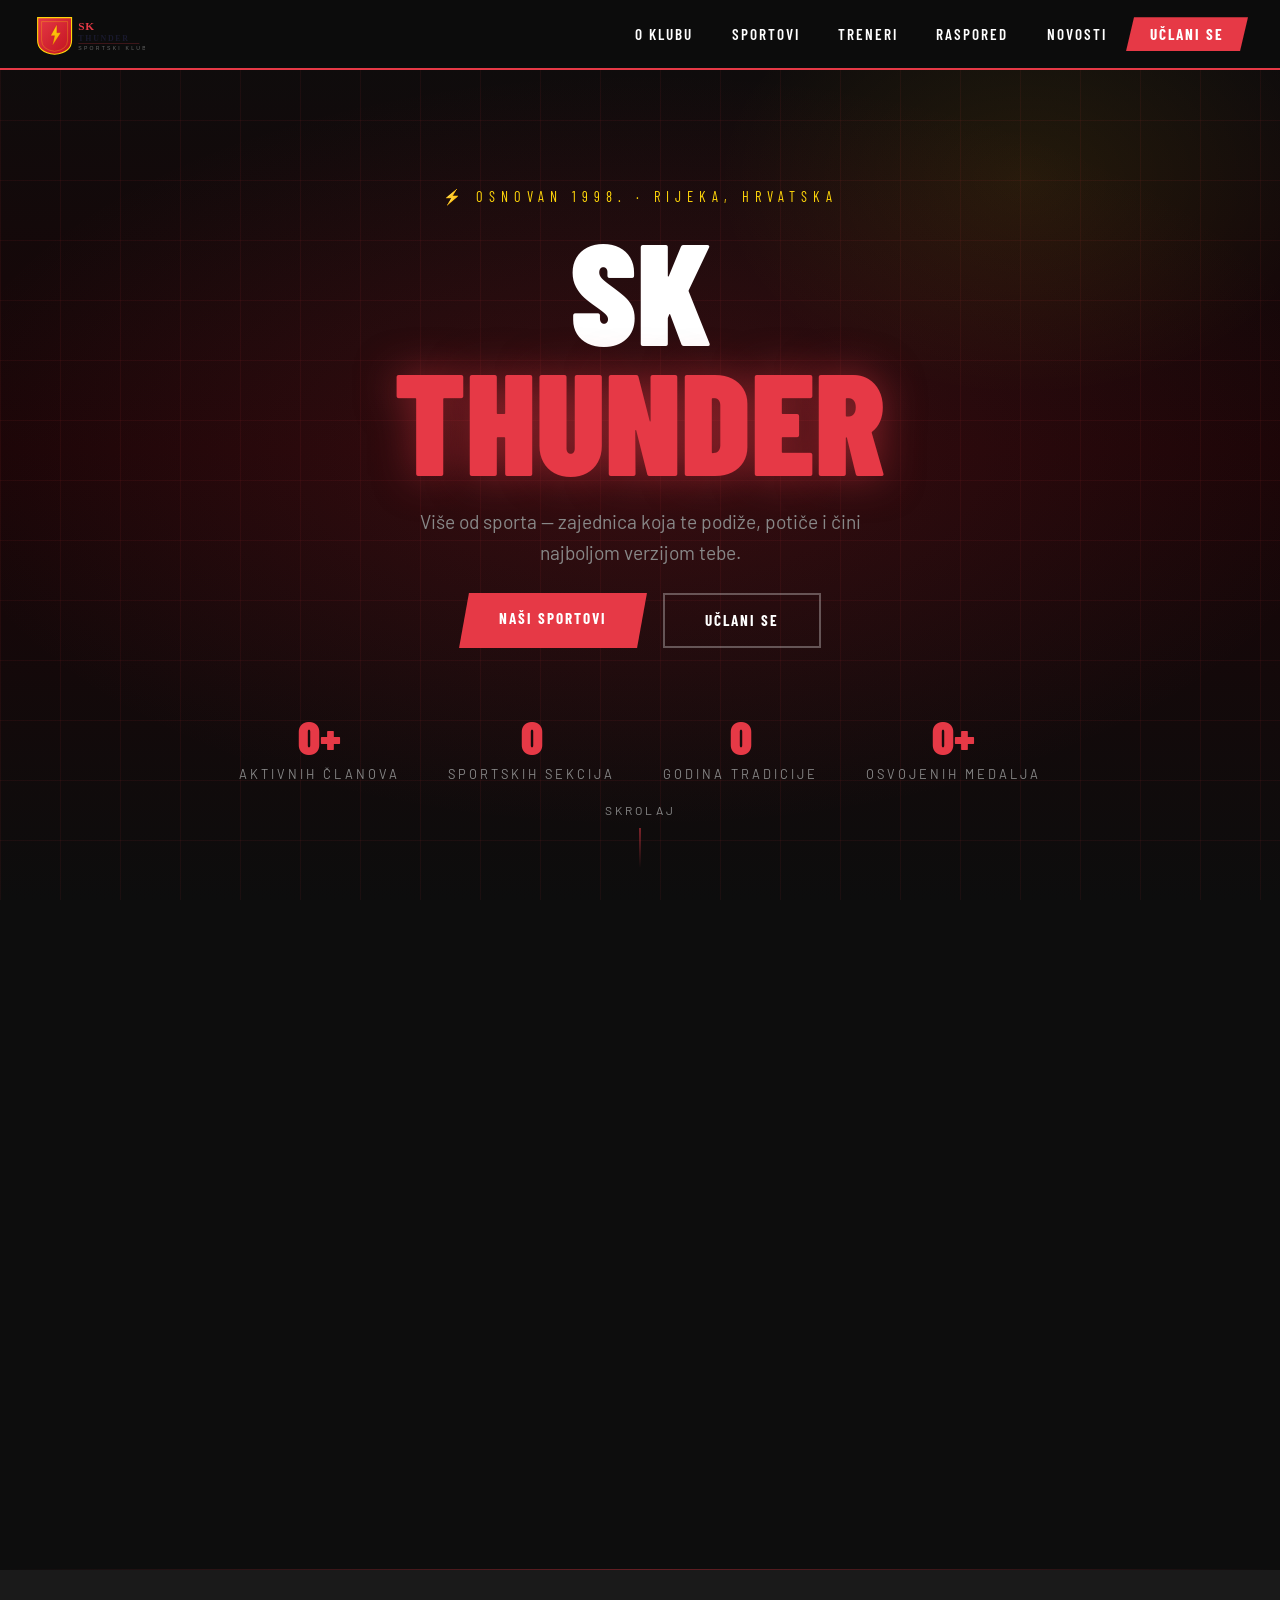
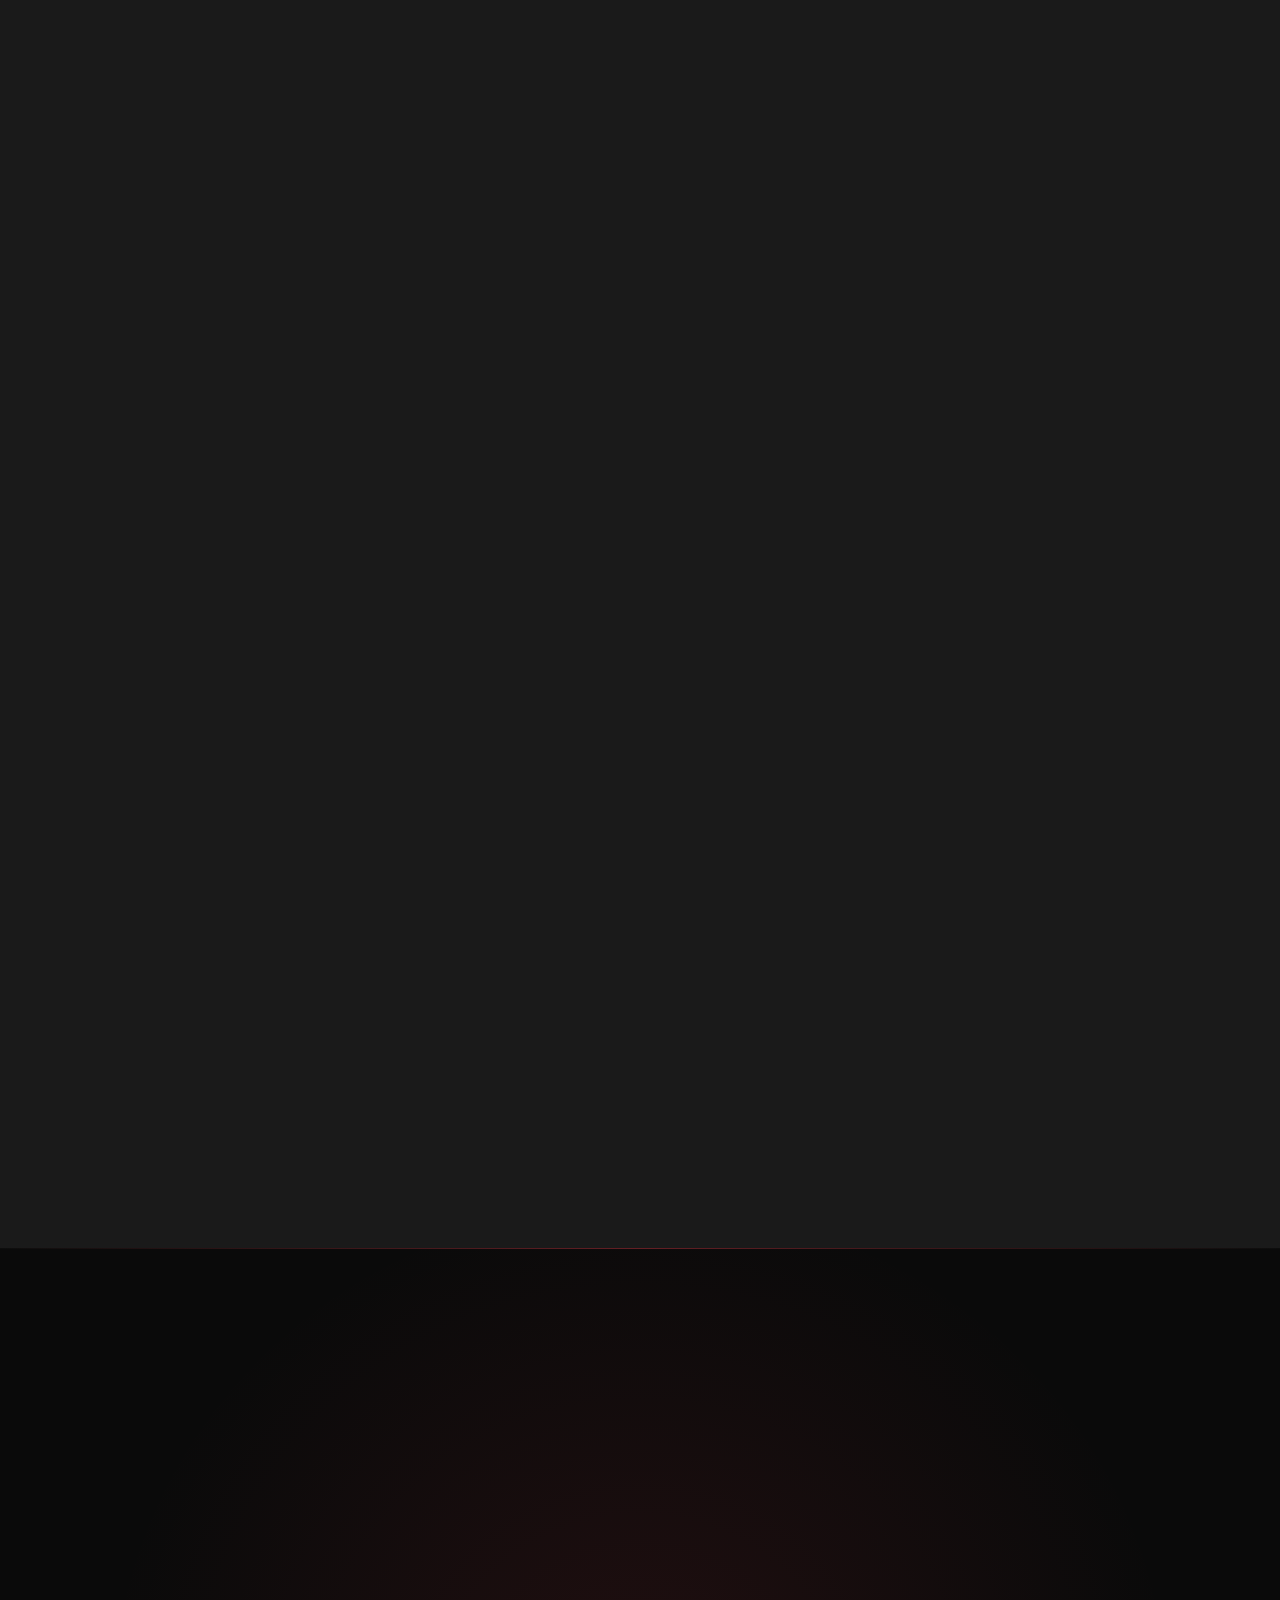
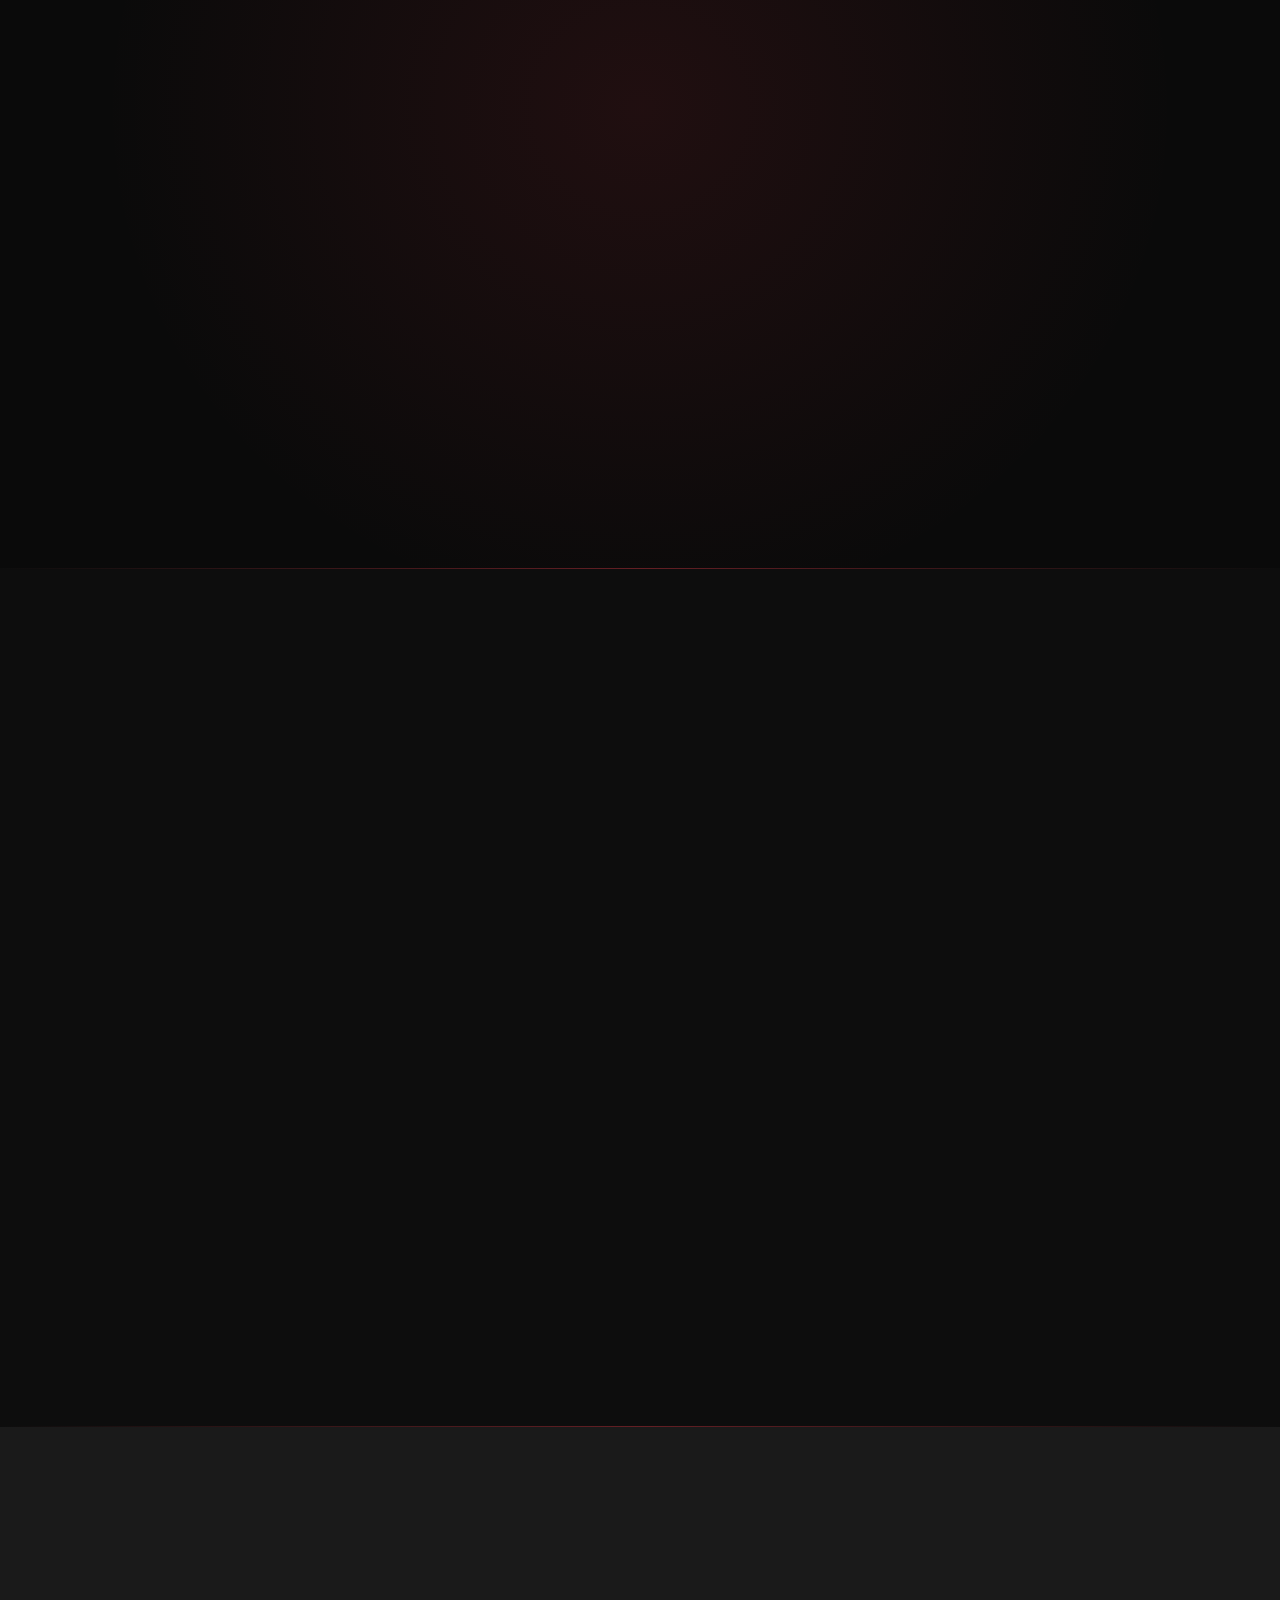
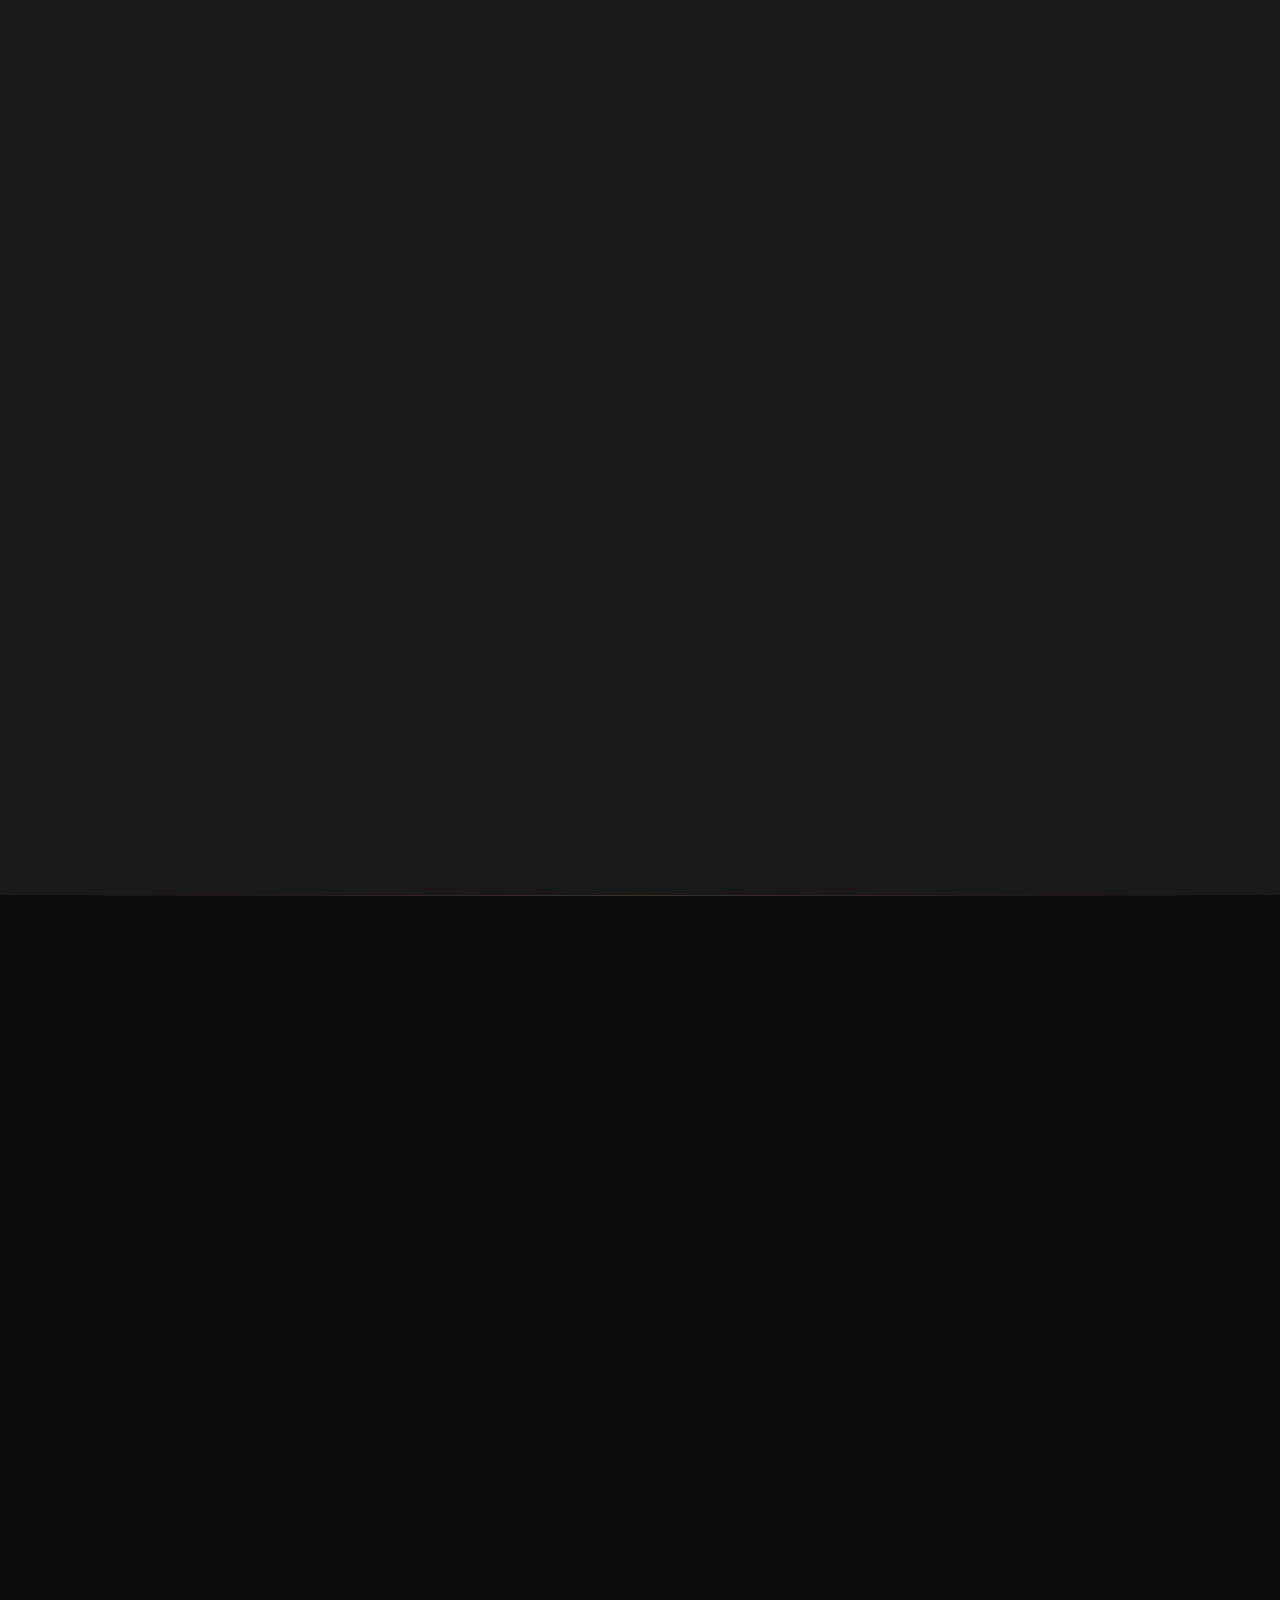
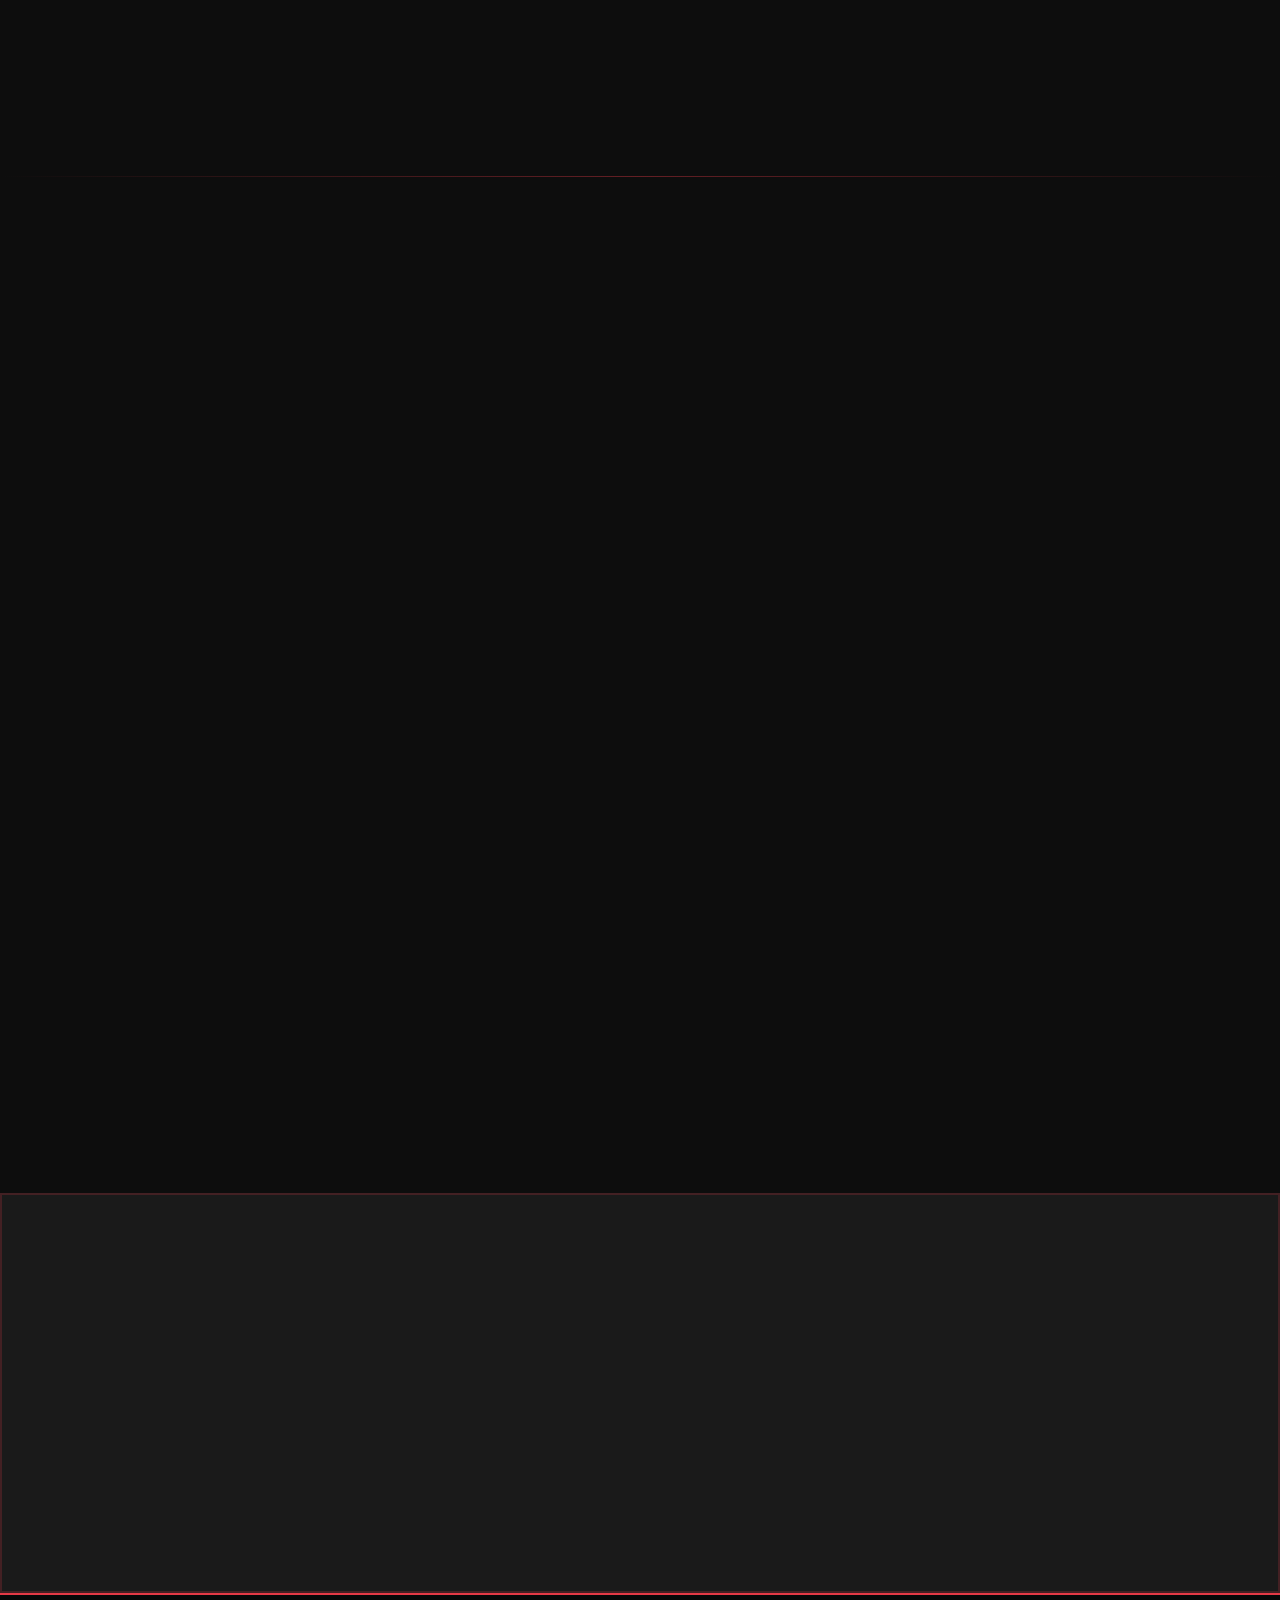
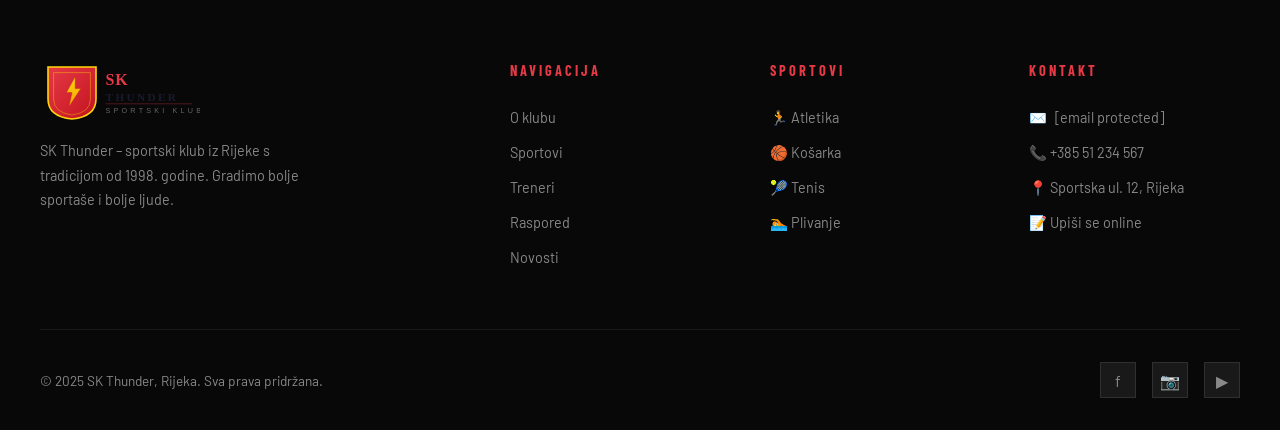
==== commit ec82b897: "Add files via upload" ====
--- a/index.html
+++ b/index.html
@@ -5,7 +5,7 @@
   <meta name="viewport" content="width=device-width, initial-scale=1.0">
   <meta name="description" content="SK Thunder – Vaš sportski klub za atletiku, košarku, tenis i plivanje. Pridružite se našoj zajednici sportaša!">
   <title>SK Thunder – Sportski Klub</title>
-  <link rel="icon" type="image/svg+xml" href="images/logo.svg">
+  <link rel="icon" type="image/svg+xml" href="logo.svg">
   <link rel="preconnect" href="https://fonts.googleapis.com">
   <link rel="preconnect" href="https://fonts.gstatic.com" crossorigin>
   <link href="https://fonts.googleapis.com/css2?family=Barlow+Condensed:wght@400;600;700;900&family=Barlow:wght@300;400;500;600&display=swap" rel="stylesheet">
@@ -235,7 +235,7 @@
 
   <nav class="navbar" role="navigation" aria-label="Glavna navigacija">
     <a href="index.html" class="nav-logo" aria-label="SK Thunder - Početna">
-      <img src="images/logo.svg" alt="SK Thunder logo" width="160" height="64">
+      <img src="logo.svg" alt="SK Thunder logo" width="160" height="64">
     </a>
     <ul class="nav-links" role="menubar">
       <li role="none"><a href="#o-klubu" role="menuitem">O Klubu</a></li>
@@ -288,7 +288,7 @@
       <div class="about-grid">
         <div class="about-image-wrap reveal">
           <div class="about-year-badge"><span class="since">od</span><span class="year">1998</span></div>
-          <img src="images/o-klubu.jpg" alt="Sportaši SK Thunder kluba na treningu" onerror="this.style.display='none'; this.nextElementSibling.style.display='flex';">
+          <img src="o-klubu.jpg" alt="Sportaši SK Thunder kluba na treningu" onerror="this.style.display='none'; this.nextElementSibling.style.display='flex';">
           <div class="about-image-placeholder" style="display:none;">Fotografija kluba<br><small>Ubaci: images/o-klubu.jpg</small></div>
         </div>
         <div class="about-text reveal" data-delay="200">
@@ -319,7 +319,7 @@
       <div class="sports-grid">
         <article class="sport-card reveal" data-delay="0">
           <div class="sport-card-image">
-            <img src="images/atletika.jpg" alt="Atletičar SK Thunder kluba na stazi" onerror="this.style.display='none'; this.nextElementSibling.style.display='block';">
+            <img src="atletika.jpg" alt="Atletičar SK Thunder kluba na stazi" onerror="this.style.display='none'; this.nextElementSibling.style.display='block';">
             <span style="display:none;">🏃</span>
             <span class="sport-badge">Otvoreno</span>
           </div>
@@ -331,7 +331,7 @@
         </article>
         <article class="sport-card reveal" data-delay="100">
           <div class="sport-card-image">
-            <img src="images/kosarka.jpg" alt="Košarkaška utakmica SK Thunder" onerror="this.style.display='none'; this.nextElementSibling.style.display='block';">
+            <img src="kosarka.jpg" alt="Košarkaška utakmica SK Thunder" onerror="this.style.display='none'; this.nextElementSibling.style.display='block';">
             <span style="display:none;">🏀</span>
             <span class="sport-badge">Popularna</span>
           </div>
@@ -343,7 +343,7 @@
         </article>
         <article class="sport-card reveal" data-delay="200">
           <div class="sport-card-image">
-            <img src="images/tenis.jpg" alt="Tenisač na terenu SK Thunder" onerror="this.style.display='none'; this.nextElementSibling.style.display='block';">
+            <img src="tenis.jpg" alt="Tenisač na terenu SK Thunder" onerror="this.style.display='none'; this.nextElementSibling.style.display='block';">
             <span style="display:none;">🎾</span>
           </div>
           <div class="sport-card-body">
@@ -354,7 +354,7 @@
         </article>
         <article class="sport-card reveal" data-delay="300">
           <div class="sport-card-image">
-            <img src="images/plivanje.jpg" alt="Plivač u bazenu SK Thunder" onerror="this.style.display='none'; this.nextElementSibling.style.display='block';">
+            <img src="plivanje.jpg" alt="Plivač u bazenu SK Thunder" onerror="this.style.display='none'; this.nextElementSibling.style.display='block';">
             <span style="display:none;">🏊</span>
           </div>
           <div class="sport-card-body">
@@ -378,7 +378,7 @@
       </div>
       <div class="video-wrapper reveal">
         <video class="video-frame" controls poster="images/video-thumbnail.jpg">
-          <source src="video/promo.mp4" type="video/mp4">
+          <source src="promo.mp4" type="video/mp4">
           Vaš preglednik ne podržava HTML5 video.
         </video>
       </div>
@@ -396,25 +396,25 @@
       </div>
       <div class="coaches-grid">
         <article class="coach-card reveal" data-delay="0">
-          <div class="coach-avatar"><img src="images/trener-marko.jpg" alt="Marko Horvat" onerror="this.style.display='none';"><span>👨</span></div>
+          <div class="coach-avatar"><img src="trener-marko.jpg" alt="Marko Horvat" onerror="this.style.display='none';"><span>👨</span></div>
           <h3 class="coach-name">Marko Horvat</h3>
           <p class="coach-role">Atletika – Glavni trener</p>
           <p class="coach-bio">Bivši državni prvak u sprintu s 15 godina trenerskog iskustva. Licencirani trener A kategorije Hrvatskog atletskog saveza. Pod njegovim vodstvom klub je ostvario 40 državnih medalja.</p>
         </article>
         <article class="coach-card reveal" data-delay="100">
-          <div class="coach-avatar"><img src="images/trener-ana.jpg" alt="Ana Kovač" onerror="this.style.display='none';"><span>👩</span></div>
+          <div class="coach-avatar"><img src="trener-ana.jpg" alt="Ana Kovač" onerror="this.style.display='none';"><span>👩</span></div>
           <h3 class="coach-name">Ana Kovač</h3>
           <p class="coach-role">Košarka – Seniorska ekipa</p>
           <p class="coach-bio">Bivša profesionalna košarkašica s 10 godina igranja u prvoj hrvatskoj ligi. Trenersku karijeru gradi u SK Thunder od 2015. godine, a njezina ekipa osvajač je regionalnog kupа 2023.</p>
         </article>
         <article class="coach-card reveal" data-delay="200">
-          <div class="coach-avatar"><img src="images/trener-ivan.jpg" alt="Ivan Petrić" onerror="this.style.display='none';"><span>👨</span></div>
+          <div class="coach-avatar"><img src="trener-ivan.jpg" alt="Ivan Petrić" onerror="this.style.display='none';"><span>👨</span></div>
           <h3 class="coach-name">Ivan Petrić</h3>
           <p class="coach-role">Tenis – Head Coach</p>
           <p class="coach-bio">Diplomiran na Kineziološkom fakultetu, s licencom Tennis Europe za rad s djecom. Specijalist za razvoj tehničkih vještina i mentalne pripreme mladih tenisača od 2010. godine.</p>
         </article>
         <article class="coach-card reveal" data-delay="300">
-          <div class="coach-avatar"><img src="images/trener-maja.jpg" alt="Maja Blažević" onerror="this.style.display='none';"><span>👩</span></div>
+          <div class="coach-avatar"><img src="trener-maja.jpg" alt="Maja Blažević" onerror="this.style.display='none';"><span>👩</span></div>
           <h3 class="coach-name">Maja Blažević</h3>
           <p class="coach-role">Plivanje – Voditeljica sekcije</p>
           <p class="coach-bio">Magistrica kineziologije, specijalizacija plivanje. Osmislila je program "Mala riba" za djecu 3–6 godina koji je postao uzor u cijeloj regiji. Trenerka godine 2022.</p>
@@ -472,7 +472,7 @@
         <div class="carousel-track">
           <div class="carousel-slide">
             <div style="background:linear-gradient(135deg,#1a0507,#0d0d0d); height:400px; display:flex; align-items:center; justify-content:center; flex-direction:column; gap:1rem; overflow:hidden; position:relative;">
-              <img src="images/galerija-1.jpg" alt="Atletičari SK Thunder na natjecanju" style="position:absolute;inset:0;width:100%;height:100%;object-fit:cover;" onerror="this.style.display='none'; document.getElementById('slide1-fallback').style.display='flex';">
+              <img src="galerija-1.jpg" alt="Atletičari SK Thunder na natjecanju" style="position:absolute;inset:0;width:100%;height:100%;object-fit:cover;" onerror="this.style.display='none'; document.getElementById('slide1-fallback').style.display='flex';">
               <div id="slide1-fallback" style="display:none;flex-direction:column;align-items:center;gap:1rem;color:#888;position:relative;z-index:2;">
                 <span style="font-size:5rem;">🏆</span>
                 <p style="letter-spacing:3px;text-transform:uppercase;">Natjecanje 2024</p>
@@ -481,7 +481,7 @@
           </div>
           <div class="carousel-slide">
             <div style="height:400px; display:flex; align-items:center; justify-content:center; flex-direction:column; overflow:hidden; position:relative; background:#1a1a1a;">
-              <img src="images/galerija-2.jpg" alt="Trening košarke u dvorani" style="position:absolute;inset:0;width:100%;height:100%;object-fit:cover;" onerror="this.style.display='none'; document.getElementById('slide2-fallback').style.display='flex';">
+              <img src="galerija-2.jpg" alt="Trening košarke u dvorani" style="position:absolute;inset:0;width:100%;height:100%;object-fit:cover;" onerror="this.style.display='none'; document.getElementById('slide2-fallback').style.display='flex';">
               <div id="slide2-fallback" style="display:none;flex-direction:column;align-items:center;gap:1rem;color:#888;position:relative;z-index:2;">
                 <span style="font-size:5rem;">🏀</span>
                 <p style="letter-spacing:3px;text-transform:uppercase;">Trening košarke</p>
@@ -490,7 +490,7 @@
           </div>
           <div class="carousel-slide">
             <div style="height:400px; display:flex; align-items:center; justify-content:center; flex-direction:column; overflow:hidden; position:relative; background:#1a1a1a;">
-              <img src="images/galerija-3.jpg" alt="Škola plivanja" style="position:absolute;inset:0;width:100%;height:100%;object-fit:cover;" onerror="this.style.display='none'; document.getElementById('slide3-fallback').style.display='flex';">
+              <img src="galerija-3.jpg" alt="Škola plivanja" style="position:absolute;inset:0;width:100%;height:100%;object-fit:cover;" onerror="this.style.display='none'; document.getElementById('slide3-fallback').style.display='flex';">
               <div id="slide3-fallback" style="display:none;flex-direction:column;align-items:center;gap:1rem;color:#888;position:relative;z-index:2;">
                 <span style="font-size:5rem;">🏊</span>
                 <p style="letter-spacing:3px;text-transform:uppercase;">Škola plivanja</p>
@@ -521,7 +521,7 @@
           <h3>Kontakt informacije</h3>
           <div class="contact-item"><div class="contact-icon">📍</div><div class="contact-item-text"><strong>Adresa</strong><span>Sportska ulica 12, 51000 Rijeka</span></div></div>
           <div class="contact-item"><div class="contact-icon">📞</div><div class="contact-item-text"><strong>Telefon</strong><span><a href="tel:+38551234567" style="color:#bbb;">+385 51 234 567</a></span></div></div>
-          <div class="contact-item"><div class="contact-icon">✉️</div><div class="contact-item-text"><strong>E-mail</strong><span><a href="mailto:info@sk-thunder.hr" style="color:#bbb;">info@sk-thunder.hr</a></span></div></div>
+          <div class="contact-item"><div class="contact-icon">✉️</div><div class="contact-item-text"><strong>E-mail</strong><span><a href="/cdn-cgi/l/email-protection#0b62656d644b7860267f637e656f6e79256379" style="color:#bbb;"><span class="__cf_email__" data-cfemail="01686f676e41726a2c7569746f6564732f6973">[email&#160;protected]</span></a></span></div></div>
           <div class="contact-item"><div class="contact-icon">🕐</div><div class="contact-item-text"><strong>Radno vrijeme ureda</strong><span>Pon – Pet: 09:00 – 18:00<br>Sub: 09:00 – 13:00</span></div></div>
           <div class="social-links" style="margin-top:2rem;">
             <a href="#" class="social-link" aria-label="Facebook">f</a>
@@ -565,12 +565,12 @@
   <footer class="footer" role="contentinfo">
     <div class="footer-grid">
       <div class="footer-brand">
-        <img src="images/logo.svg" alt="SK Thunder logo" width="160" height="64">
+        <img src="logo.svg" alt="SK Thunder logo" width="160" height="64">
         <p>SK Thunder – sportski klub iz Rijeke s tradicijom od 1998. godine. Gradimo bolje sportaše i bolje ljude.</p>
       </div>
       <div class="footer-col"><h4>Navigacija</h4><ul><li><a href="#o-klubu">O klubu</a></li><li><a href="#sportovi">Sportovi</a></li><li><a href="#treneri">Treneri</a></li><li><a href="#raspored">Raspored</a></li><li><a href="novosti.html">Novosti</a></li></ul></div>
       <div class="footer-col"><h4>Sportovi</h4><ul><li><a href="#sportovi">🏃 Atletika</a></li><li><a href="#sportovi">🏀 Košarka</a></li><li><a href="#sportovi">🎾 Tenis</a></li><li><a href="#sportovi">🏊 Plivanje</a></li></ul></div>
-      <div class="footer-col"><h4>Kontakt</h4><ul><li><a href="mailto:info@sk-thunder.hr">✉️ info@sk-thunder.hr</a></li><li><a href="tel:+38551234567">📞 +385 51 234 567</a></li><li><a href="#">📍 Sportska ul. 12, Rijeka</a></li><li><a href="#kontakt">📝 Upiši se online</a></li></ul></div>
+      <div class="footer-col"><h4>Kontakt</h4><ul><li><a href="/cdn-cgi/l/email-protection#21484f474e61524a0c5549544f4544530f4953">✉️ <span class="__cf_email__" data-cfemail="61080f070e21120a4c1509140f0504134f0913">[email&#160;protected]</span></a></li><li><a href="tel:+38551234567">📞 +385 51 234 567</a></li><li><a href="#">📍 Sportska ul. 12, Rijeka</a></li><li><a href="#kontakt">📝 Upiši se online</a></li></ul></div>
     </div>
     <div class="footer-bottom">
       <p>© 2025 SK Thunder, Rijeka. Sva prava pridržana.</p>
@@ -582,7 +582,7 @@
     </div>
   </footer>
 
-  <script>
+  <script data-cfasync="false" src="/cdn-cgi/scripts/5c5dd728/cloudflare-static/email-decode.min.js"></script><script>
     document.addEventListener('DOMContentLoaded', function () {
       const navbar = document.querySelector('.navbar');
       window.addEventListener('scroll', function () {
@@ -673,13 +673,4 @@
       }, { threshold: 0.5 });
       counters.forEach(counter => counterObserver.observe(counter));
 
-      document.querySelectorAll('a[href^="#"]').forEach(anchor => {
-        anchor.addEventListener('click', function (e) {
-          const target = document.querySelector(this.getAttribute('href'));
-          if (target) { e.preventDefault(); window.scrollTo({ top: target.getBoundingClientRect().top + window.scrollY - 80, behavior: 'smooth' }); }
-        });
-      });
-    });
-  </script>
-</body>
-</html>
+      document.querySelectorAll('a
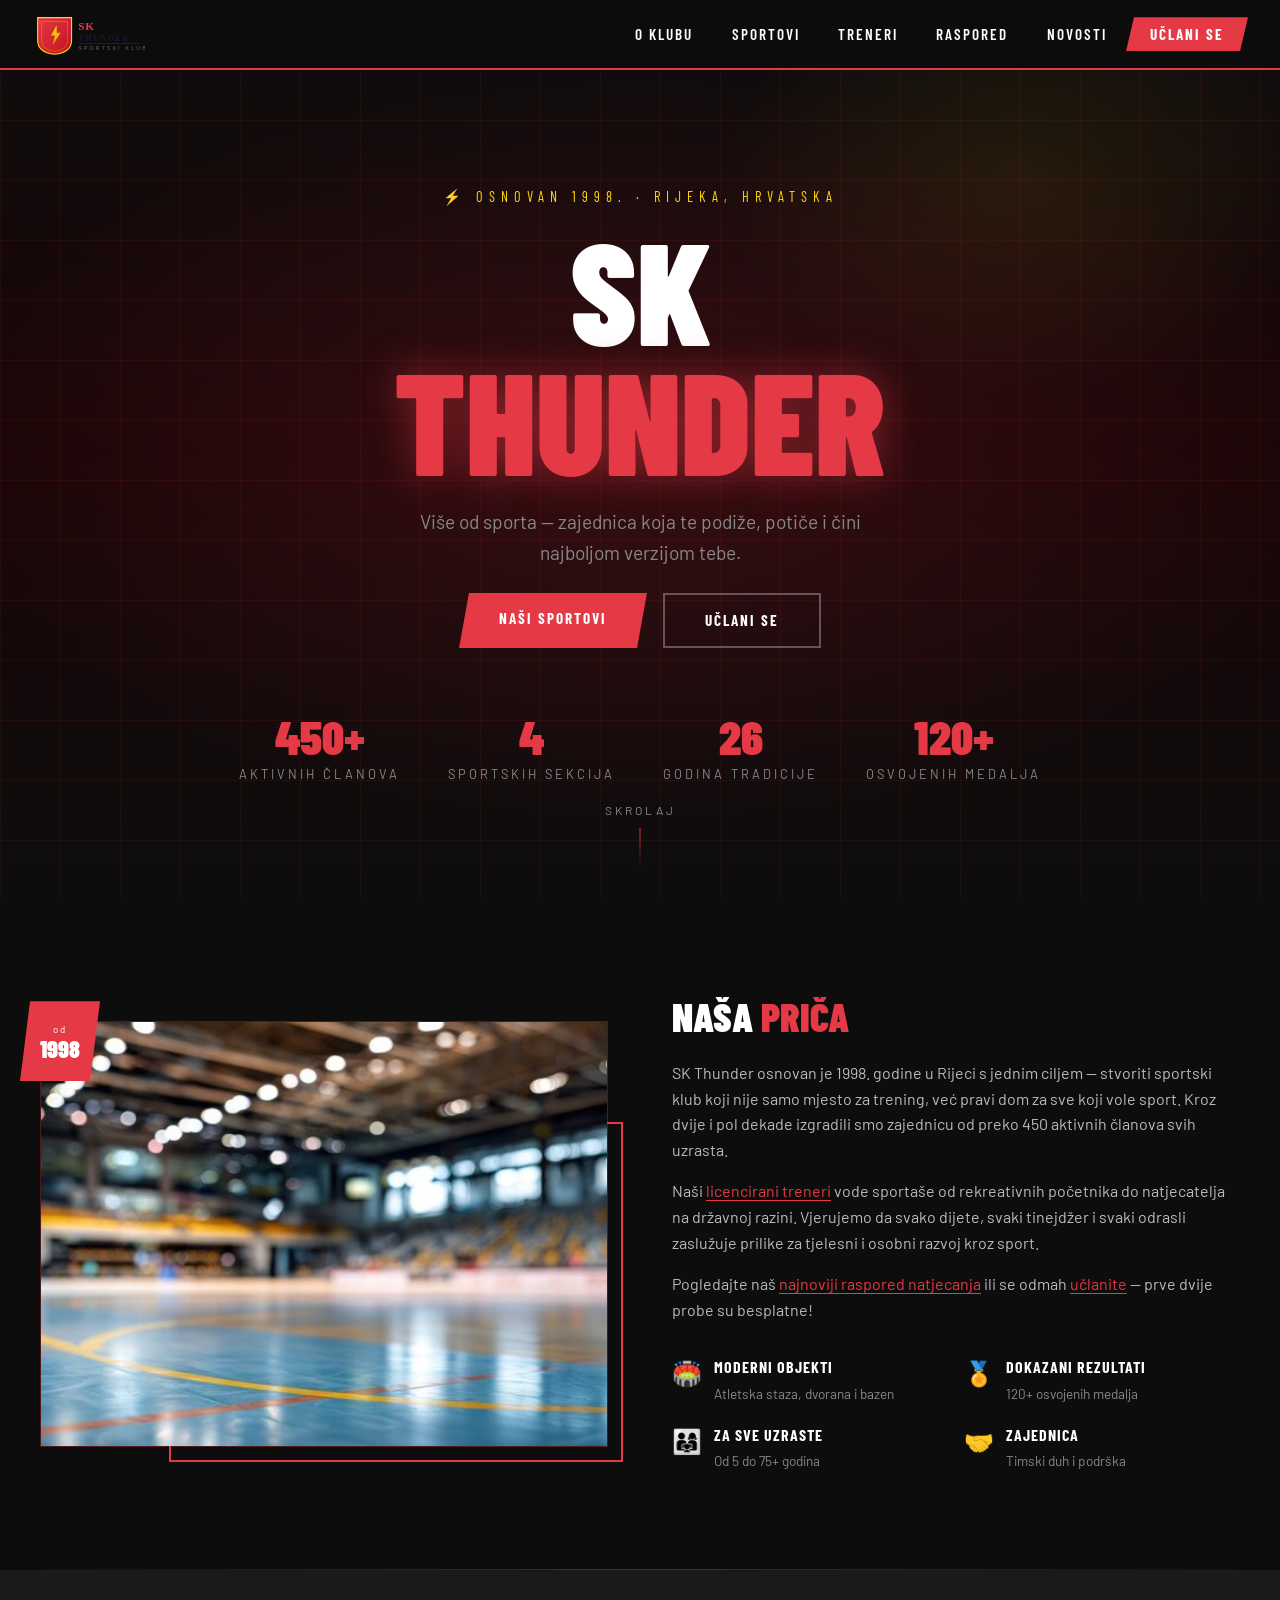
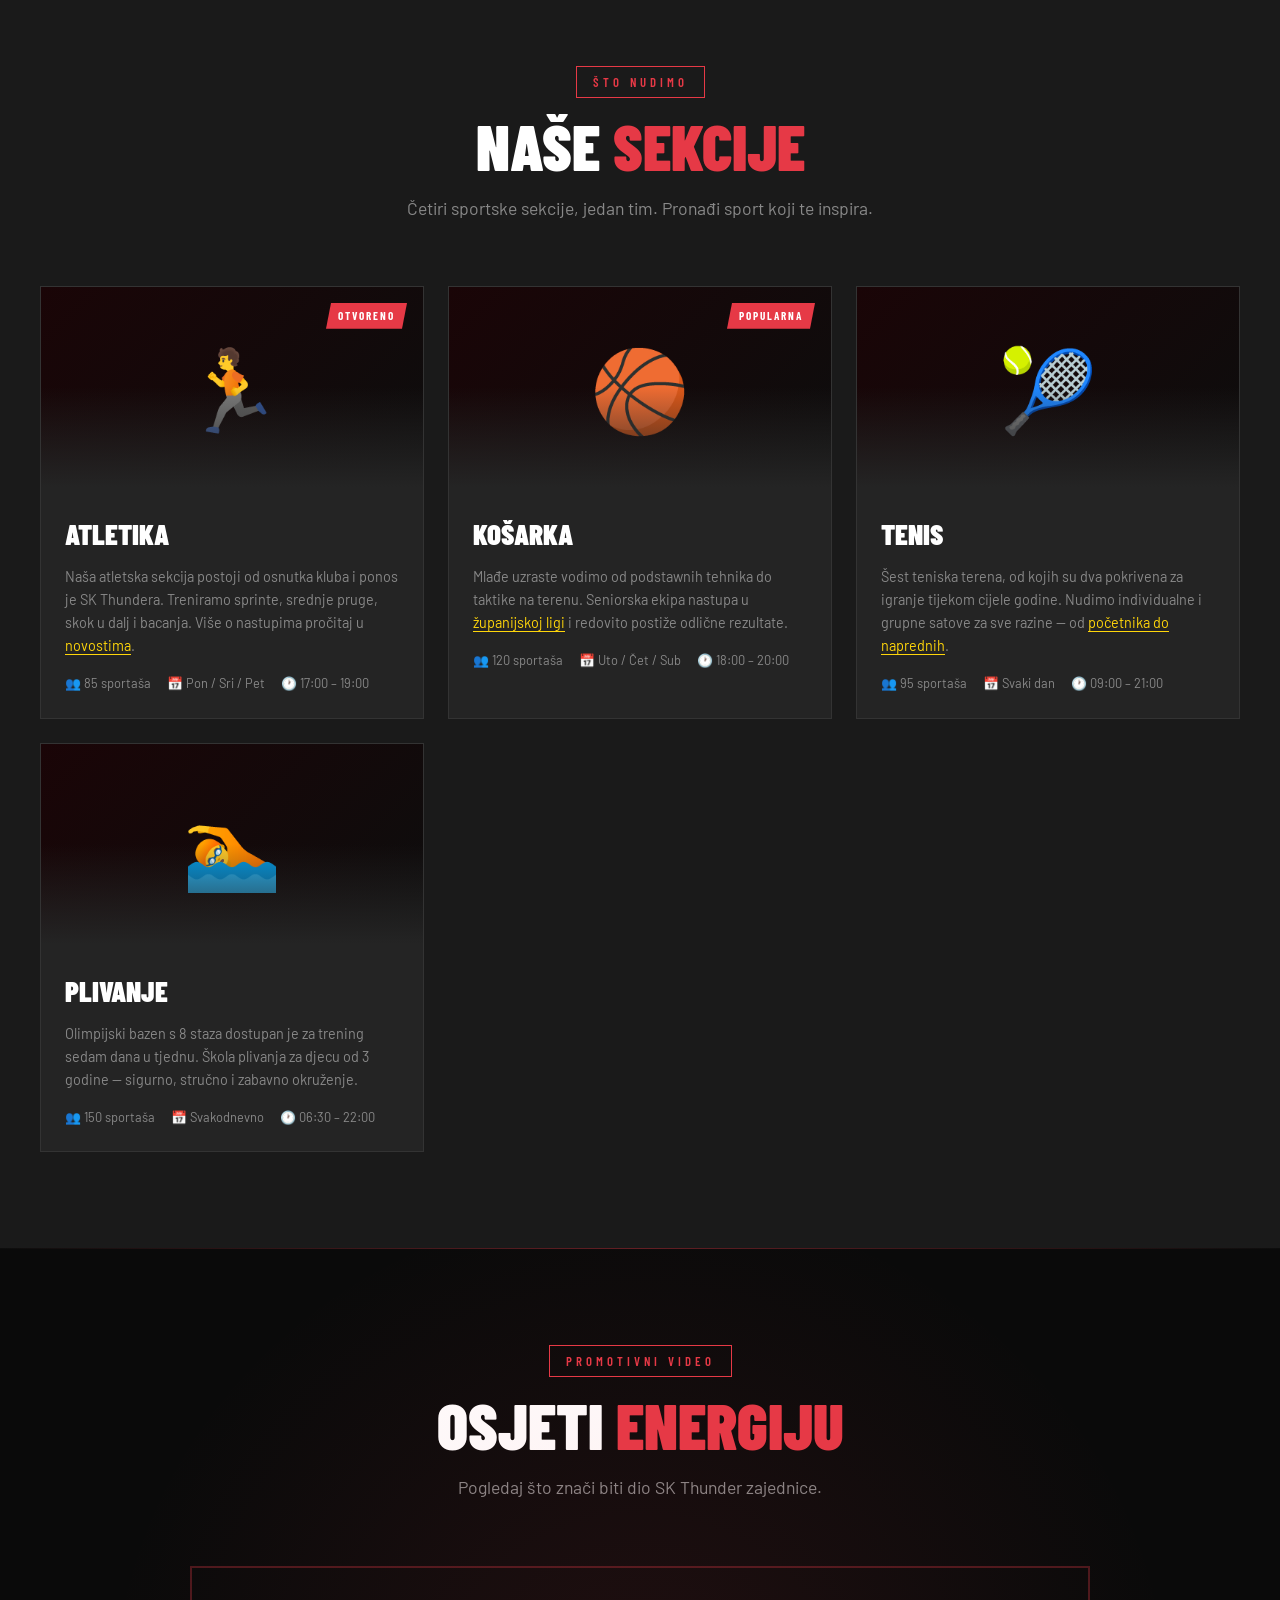
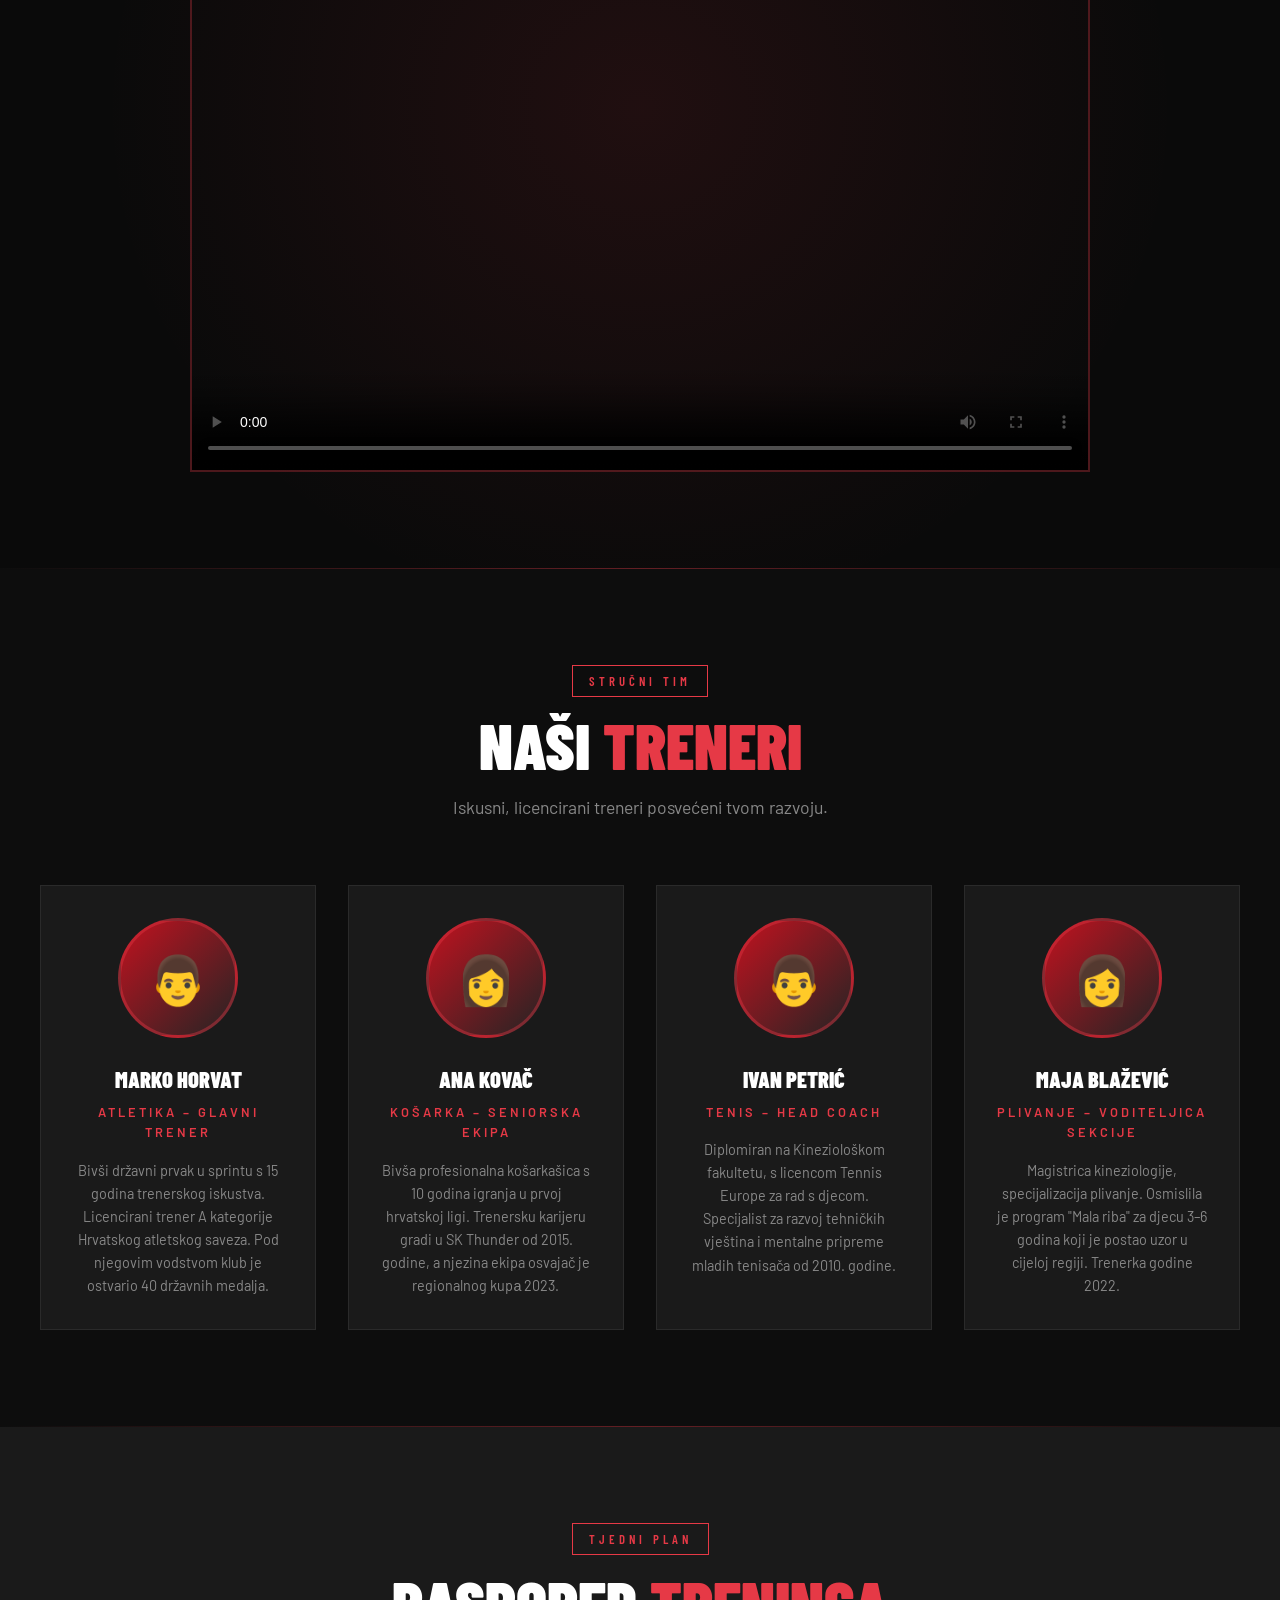
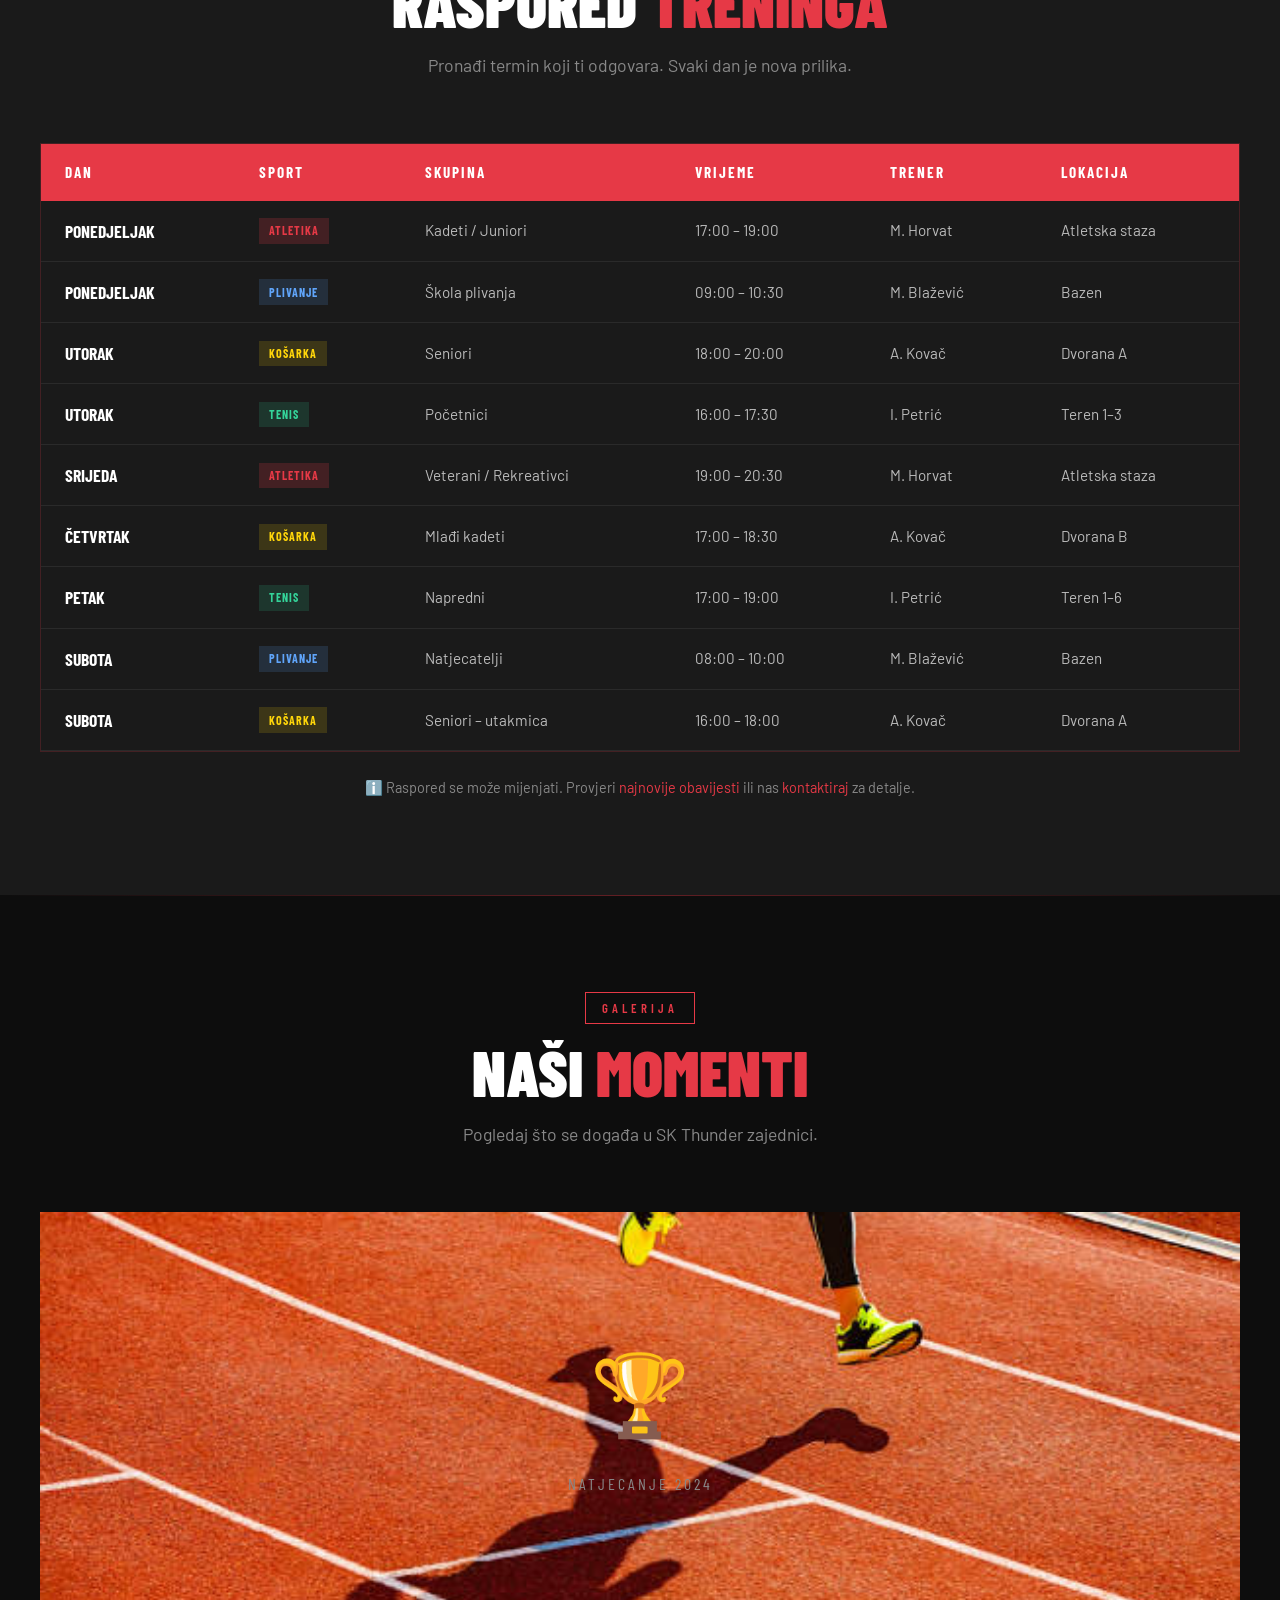
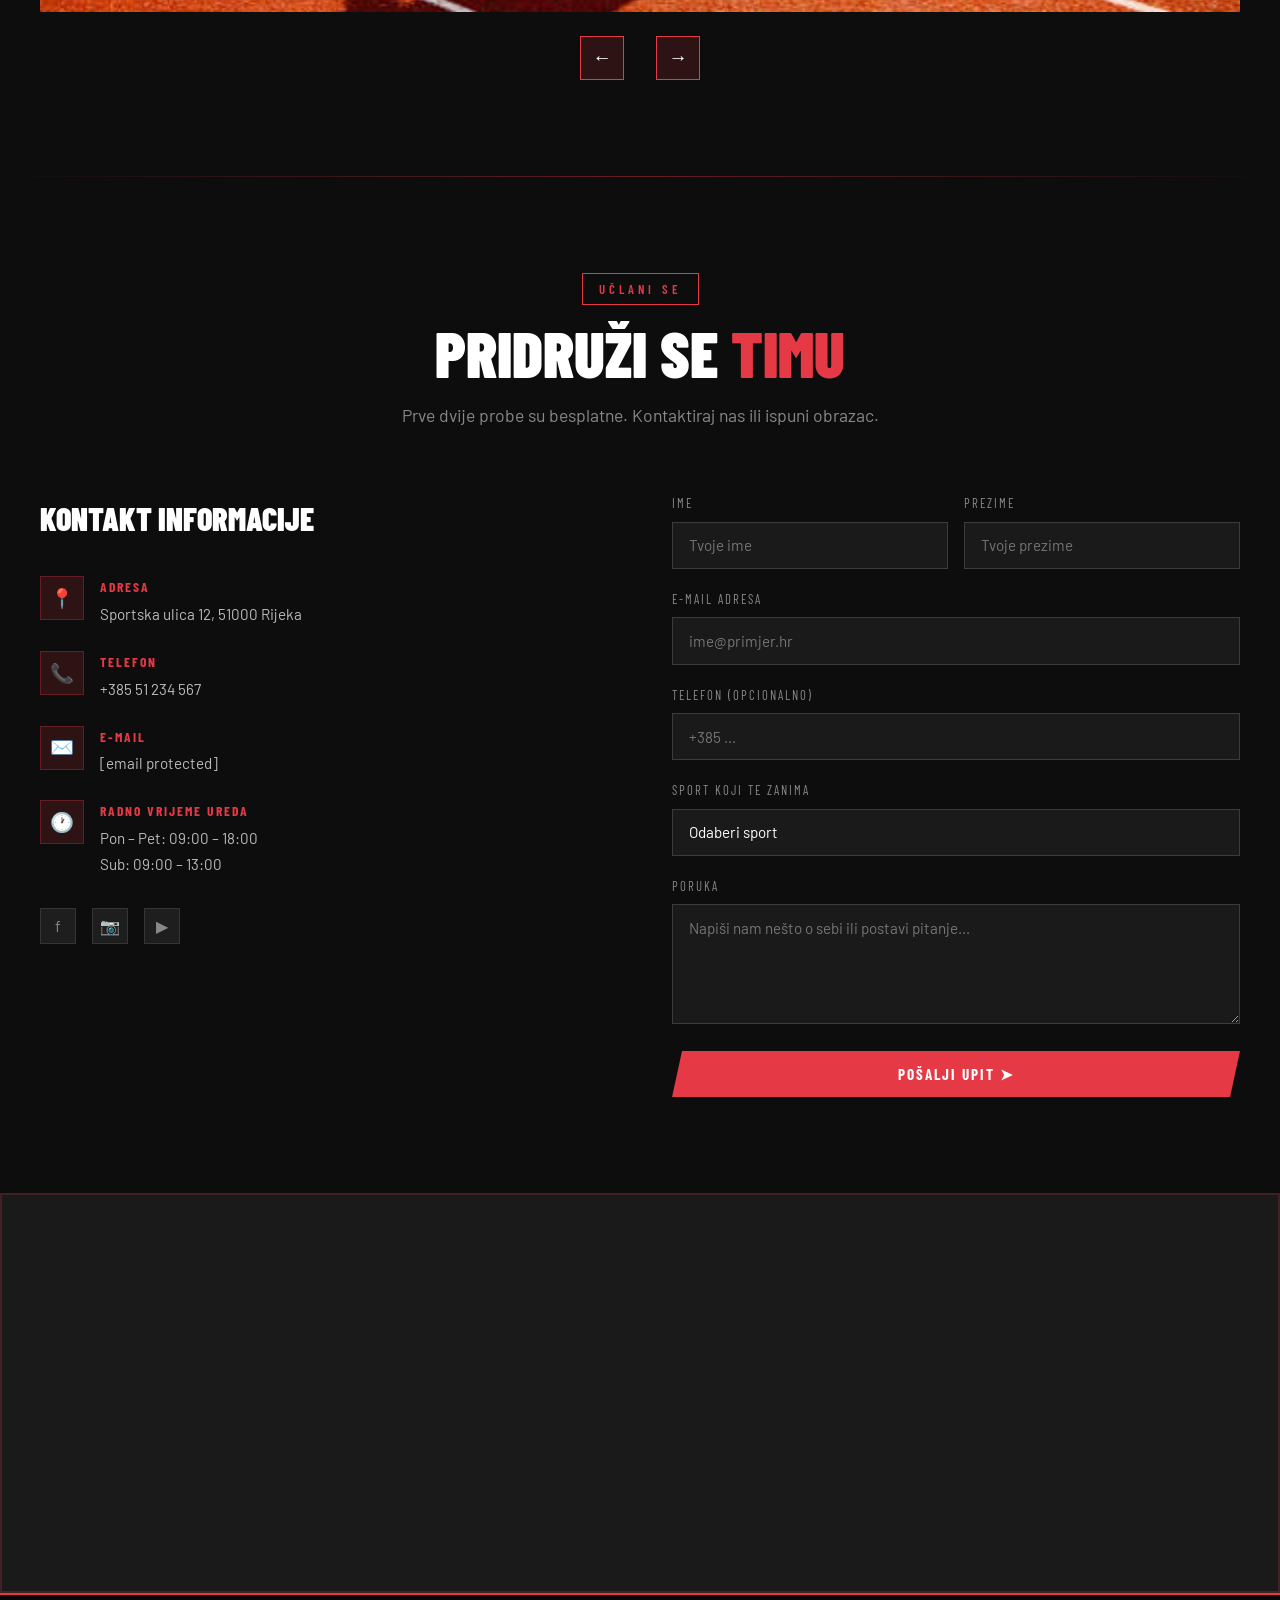
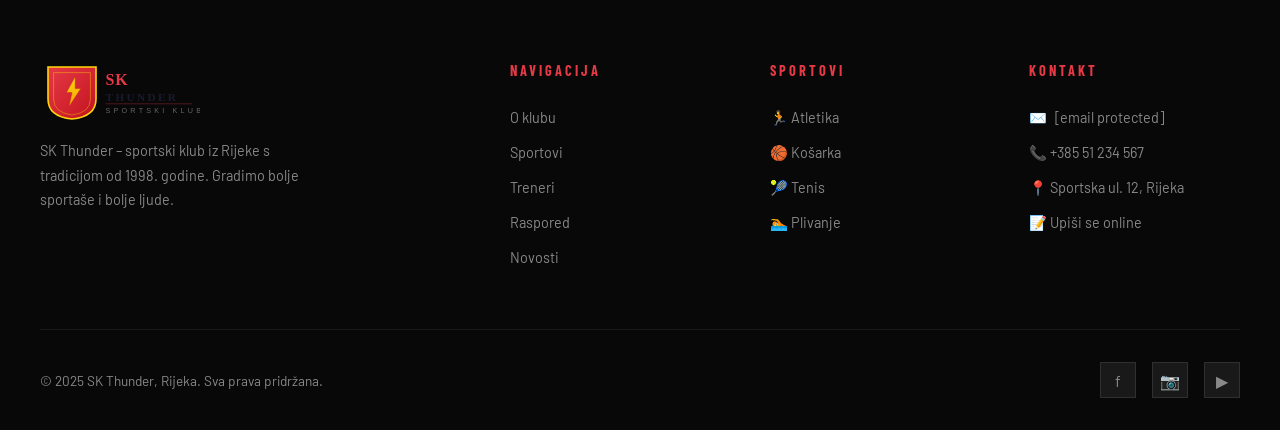
==== commit 49a3ec71: "Add files via upload" ====
--- a/index.html
+++ b/index.html
@@ -201,7 +201,7 @@
 
     /* ANIMACIJE */
     @keyframes fadeInUp { from { opacity: 0; transform: translateY(30px); } to { opacity: 1; transform: translateY(0); } }
-    .reveal { opacity: 0; transform: translateY(30px); transition: opacity .7s ease, transform .7s ease; }
+    .reveal { opacity: 1; transform: none; }
     .reveal.visible { opacity: 1; transform: translateY(0); }
 
     /* RESPONSIVE */
@@ -263,19 +263,19 @@
       </div>
       <div class="hero-stats">
         <div class="stat-item">
-          <div class="stat-number" data-target="450" data-suffix="+">0+</div>
+          <div class="stat-number">450+</div>
           <div class="stat-label">Aktivnih članova</div>
         </div>
         <div class="stat-item">
-          <div class="stat-number" data-target="4" data-suffix="">0</div>
+          <div class="stat-number">4</div>
           <div class="stat-label">Sportskih sekcija</div>
         </div>
         <div class="stat-item">
-          <div class="stat-number" data-target="26" data-suffix="">0</div>
+          <div class="stat-number">26</div>
           <div class="stat-label">Godina tradicije</div>
         </div>
         <div class="stat-item">
-          <div class="stat-number" data-target="120" data-suffix="+">0+</div>
+          <div class="stat-number">120+</div>
           <div class="stat-label">Osvojenih medalja</div>
         </div>
       </div>
@@ -286,12 +286,12 @@
   <section class="section" id="o-klubu" aria-labelledby="o-klubu-naslov">
     <div class="container">
       <div class="about-grid">
-        <div class="about-image-wrap reveal">
+        <div class="about-image-wrap">
           <div class="about-year-badge"><span class="since">od</span><span class="year">1998</span></div>
           <img src="o-klubu.jpg" alt="Sportaši SK Thunder kluba na treningu" onerror="this.style.display='none'; this.nextElementSibling.style.display='flex';">
           <div class="about-image-placeholder" style="display:none;">Fotografija kluba<br><small>Ubaci: images/o-klubu.jpg</small></div>
         </div>
-        <div class="about-text reveal" data-delay="200">
+        <div class="about-text" data-delay="200">
           <h2 id="o-klubu-naslov">Naša <span>priča</span></h2>
           <p>SK Thunder osnovan je 1998. godine u Rijeci s jednim ciljem — stvoriti sportski klub koji nije samo mjesto za trening, već pravi dom za sve koji vole sport. Kroz dvije i pol dekade izgradili smo zajednicu od preko 450 aktivnih članova svih uzrasta.</p>
           <p>Naši <a href="#treneri">licencirani treneri</a> vode sportaše od rekreativnih početnika do natjecatelja na državnoj razini. Vjerujemo da svako dijete, svaki tinejdžer i svaki odrasli zaslužuje prilike za tjelesni i osobni razvoj kroz sport.</p>
@@ -311,7 +311,7 @@
 
   <section class="section sports-section" id="sportovi" aria-labelledby="sportovi-naslov">
     <div class="container">
-      <div class="section-header reveal">
+      <div class="section-header">
         <div class="section-tag">Što nudimo</div>
         <h2 class="section-title" id="sportovi-naslov">Naše <em>sekcije</em></h2>
         <p class="section-desc">Četiri sportske sekcije, jedan tim. Pronađi sport koji te inspira.</p>
@@ -371,7 +371,7 @@
 
   <section class="section video-section" id="video" aria-labelledby="video-naslov">
     <div class="container">
-      <div class="section-header reveal">
+      <div class="section-header">
         <div class="section-tag">Promotivni video</div>
         <h2 class="section-title" id="video-naslov">Osjeti <em>energiju</em></h2>
         <p class="section-desc">Pogledaj što znači biti dio SK Thunder zajednice.</p>
@@ -389,7 +389,7 @@
 
   <section class="section" id="treneri" aria-labelledby="treneri-naslov">
     <div class="container">
-      <div class="section-header reveal">
+      <div class="section-header">
         <div class="section-tag">Stručni tim</div>
         <h2 class="section-title" id="treneri-naslov">Naši <em>treneri</em></h2>
         <p class="section-desc">Iskusni, licencirani treneri posvećeni tvom razvoju.</p>
@@ -427,12 +427,12 @@
 
   <section class="section schedule-section" id="raspored" aria-labelledby="raspored-naslov">
     <div class="container">
-      <div class="section-header reveal">
+      <div class="section-header">
         <div class="section-tag">Tjedni plan</div>
         <h2 class="section-title" id="raspored-naslov">Raspored <em>treninga</em></h2>
         <p class="section-desc">Pronađi termin koji ti odgovara. Svaki dan je nova prilika.</p>
       </div>
-      <div class="schedule-table-wrap reveal">
+      <div class="schedule-table-wrap">
         <table class="schedule-table" role="table" aria-label="Tjedni raspored treninga">
           <thead>
             <tr>
@@ -453,7 +453,7 @@
           </tbody>
         </table>
       </div>
-      <p style="text-align:center; color:var(--siva); font-size:0.9rem; margin-top:1.5rem;" class="reveal">
+      <p style="text-align:center; color:var(--siva); font-size:0.9rem; margin-top:1.5rem;" class="">
         ℹ️ Raspored se može mijenjati. Provjeri <a href="novosti.html" style="color:var(--crvena);">najnovije obavijesti</a> ili nas <a href="#kontakt" style="color:var(--crvena);">kontaktiraj</a> za detalje.
       </p>
     </div>
@@ -463,37 +463,37 @@
 
   <section class="section" id="galerija" aria-labelledby="galerija-naslov">
     <div class="container">
-      <div class="section-header reveal">
+      <div class="section-header">
         <div class="section-tag">Galerija</div>
         <h2 class="section-title" id="galerija-naslov">Naši <em>momenti</em></h2>
         <p class="section-desc">Pogledaj što se događa u SK Thunder zajednici.</p>
       </div>
-      <div class="carousel-wrapper reveal">
+      <div class="carousel-wrapper">
         <div class="carousel-track">
           <div class="carousel-slide">
             <div style="background:linear-gradient(135deg,#1a0507,#0d0d0d); height:400px; display:flex; align-items:center; justify-content:center; flex-direction:column; gap:1rem; overflow:hidden; position:relative;">
-              <img src="galerija-1.jpg" alt="Atletičari SK Thunder na natjecanju" style="position:absolute;inset:0;width:100%;height:100%;object-fit:cover;" onerror="this.style.display='none'; document.getElementById('slide1-fallback').style.display='flex';">
-              <div id="slide1-fallback" style="display:none;flex-direction:column;align-items:center;gap:1rem;color:#888;position:relative;z-index:2;">
+              <img src="galerija-1.jpg" alt="Atletičari SK Thunder na natjecanju" style="position:absolute;inset:0;width:100%;height:100%;object-fit:cover;" onerror="this.style.display='none';">
+              <div style="display:flex;flex-direction:column;align-items:center;gap:1rem;color:#888;position:relative;z-index:2;">
                 <span style="font-size:5rem;">🏆</span>
-                <p style="letter-spacing:3px;text-transform:uppercase;">Natjecanje 2024</p>
+                <p style="letter-spacing:3px;text-transform:uppercase;font-family:var(--font-naslov);">Natjecanje 2024</p>
               </div>
             </div>
           </div>
           <div class="carousel-slide">
-            <div style="height:400px; display:flex; align-items:center; justify-content:center; flex-direction:column; overflow:hidden; position:relative; background:#1a1a1a;">
-              <img src="galerija-2.jpg" alt="Trening košarke u dvorani" style="position:absolute;inset:0;width:100%;height:100%;object-fit:cover;" onerror="this.style.display='none'; document.getElementById('slide2-fallback').style.display='flex';">
-              <div id="slide2-fallback" style="display:none;flex-direction:column;align-items:center;gap:1rem;color:#888;position:relative;z-index:2;">
+            <div style="height:400px; display:flex; align-items:center; justify-content:center; flex-direction:column; gap:1rem; overflow:hidden; position:relative; background:linear-gradient(135deg,#0d1a0d,#0d0d0d);">
+              <img src="galerija-2.jpg" alt="Trening košarke u dvorani" style="position:absolute;inset:0;width:100%;height:100%;object-fit:cover;" onerror="this.style.display='none';">
+              <div style="display:flex;flex-direction:column;align-items:center;gap:1rem;color:#888;position:relative;z-index:2;">
                 <span style="font-size:5rem;">🏀</span>
-                <p style="letter-spacing:3px;text-transform:uppercase;">Trening košarke</p>
+                <p style="letter-spacing:3px;text-transform:uppercase;font-family:var(--font-naslov);">Trening košarke</p>
               </div>
             </div>
           </div>
           <div class="carousel-slide">
-            <div style="height:400px; display:flex; align-items:center; justify-content:center; flex-direction:column; overflow:hidden; position:relative; background:#1a1a1a;">
-              <img src="galerija-3.jpg" alt="Škola plivanja" style="position:absolute;inset:0;width:100%;height:100%;object-fit:cover;" onerror="this.style.display='none'; document.getElementById('slide3-fallback').style.display='flex';">
-              <div id="slide3-fallback" style="display:none;flex-direction:column;align-items:center;gap:1rem;color:#888;position:relative;z-index:2;">
+            <div style="height:400px; display:flex; align-items:center; justify-content:center; flex-direction:column; gap:1rem; overflow:hidden; position:relative; background:linear-gradient(135deg,#0d0d1a,#0d0d0d);">
+              <img src="galerija-3.jpg" alt="Škola plivanja" style="position:absolute;inset:0;width:100%;height:100%;object-fit:cover;" onerror="this.style.display='none';">
+              <div style="display:flex;flex-direction:column;align-items:center;gap:1rem;color:#888;position:relative;z-index:2;">
                 <span style="font-size:5rem;">🏊</span>
-                <p style="letter-spacing:3px;text-transform:uppercase;">Škola plivanja</p>
+                <p style="letter-spacing:3px;text-transform:uppercase;font-family:var(--font-naslov);">Škola plivanja</p>
               </div>
             </div>
           </div>
@@ -511,13 +511,13 @@
 
   <section class="section" id="kontakt" aria-labelledby="kontakt-naslov">
     <div class="container">
-      <div class="section-header reveal">
+      <div class="section-header">
         <div class="section-tag">Učlani se</div>
         <h2 class="section-title" id="kontakt-naslov">Pridruži se <em>timu</em></h2>
         <p class="section-desc">Prve dvije probe su besplatne. Kontaktiraj nas ili ispuni obrazac.</p>
       </div>
       <div class="contact-grid">
-        <div class="contact-info reveal">
+        <div class="contact-info">
           <h3>Kontakt informacije</h3>
           <div class="contact-item"><div class="contact-icon">📍</div><div class="contact-item-text"><strong>Adresa</strong><span>Sportska ulica 12, 51000 Rijeka</span></div></div>
           <div class="contact-item"><div class="contact-icon">📞</div><div class="contact-item-text"><strong>Telefon</strong><span><a href="tel:+38551234567" style="color:#bbb;">+385 51 234 567</a></span></div></div>
@@ -529,7 +529,7 @@
             <a href="#" class="social-link" aria-label="YouTube">▶</a>
           </div>
         </div>
-        <div class="contact-form reveal" data-delay="200">
+        <div class="contact-form" data-delay="200">
           <form action="#" method="POST" novalidate>
             <div class="form-row">
               <div class="form-group"><label for="ime">Ime</label><input type="text" id="ime" name="ime" placeholder="Tvoje ime" required></div>
@@ -604,43 +604,39 @@
         });
       }
 
-      const reveals = document.querySelectorAll('.reveal');
-      const revealObserver = new IntersectionObserver((entries) => {
-        entries.forEach((entry) => {
-          if (entry.isIntersecting) {
-            setTimeout(() => entry.target.classList.add('visible'), entry.target.dataset.delay || 0);
-            revealObserver.unobserve(entry.target);
+      // Karusel
+      var caroTrack = document.querySelector('.carousel-track');
+      var caroSlides = document.querySelectorAll('.carousel-slide');
+      var caroCurrent = 0;
+      var caroTotal = caroSlides.length;
+      var dotsContainer = document.querySelector('.carousel-dots');
+
+      if (caroTotal > 0 && dotsContainer) {
+        for (var i = 0; i < caroTotal; i++) {
+          var dot = document.createElement('div');
+          dot.className = i === 0 ? 'carousel-dot active' : 'carousel-dot';
+          dot.setAttribute('data-index', i);
+          dot.onclick = function() { caroGoTo(parseInt(this.getAttribute('data-index'))); };
+          dotsContainer.appendChild(dot);
+        }
+      }
+
+      function caroGoTo(index) {
+        caroCurrent = (index + caroTotal) % caroTotal;
+        if (caroTrack) caroTrack.style.transform = 'translateX(-' + (caroCurrent * 100) + '%)';
+        if (dotsContainer) {
+          var dots = dotsContainer.querySelectorAll('.carousel-dot');
+          for (var d = 0; d < dots.length; d++) {
+            dots[d].classList.toggle('active', d === caroCurrent);
           }
-        });
-      }, { threshold: 0.1 });
-      reveals.forEach(el => revealObserver.observe(el));
-
-      document.querySelectorAll('.carousel-wrapper').forEach(wrapper => {
-        const track = wrapper.querySelector('.carousel-track');
-        const slides = wrapper.querySelectorAll('.carousel-slide');
-        const prevBtn = wrapper.querySelector('.carousel-btn.prev');
-        const nextBtn = wrapper.querySelector('.carousel-btn.next');
-        const dotsContainer = wrapper.querySelector('.carousel-dots');
-        if (!track || slides.length === 0) return;
-        let current = 0;
-        const total = slides.length;
-        if (dotsContainer) {
-          slides.forEach((_, i) => {
-            const dot = document.createElement('div');
-            dot.className = 'carousel-dot' + (i === 0 ? ' active' : '');
-            dot.addEventListener('click', () => goTo(i));
-            dotsContainer.appendChild(dot);
-          });
         }
-        function goTo(index) {
-          current = (index + total) % total;
-          track.style.transform = `translateX(-${current * 100}%)`;
-          if (dotsContainer) dotsContainer.querySelectorAll('.carousel-dot').forEach((dot, i) => dot.classList.toggle('active', i === current));
-        }
-        if (prevBtn) prevBtn.addEventListener('click', () => goTo(current - 1));
-        if (nextBtn) nextBtn.addEventListener('click', () => goTo(current + 1));
-        setInterval(() => goTo(current + 1), 5000);
-      });
+      }
+
+      var prevBtn = document.querySelector('.carousel-btn.prev');
+      var nextBtn = document.querySelector('.carousel-btn.next');
+      if (prevBtn) prevBtn.onclick = function() { caroGoTo(caroCurrent - 1); };
+      if (nextBtn) nextBtn.onclick = function() { caroGoTo(caroCurrent + 1); };
+      setInterval(function() { caroGoTo(caroCurrent + 1); }, 5000);
 
       const form = document.querySelector('.contact-form form');
       if (form) {
@@ -654,23 +650,6 @@
         });
       }
 
-      const counters = document.querySelectorAll('.stat-number[data-target]');
-      const counterObserver = new IntersectionObserver((entries) => {
-        entries.forEach(entry => {
-          if (entry.isIntersecting) {
-            const el = entry.target;
-            const target = parseInt(el.dataset.target);
-            const step = target / (2000 / 16);
-            let current = 0;
-            const timer = setInterval(() => {
-              current += step;
-              if (current >= target) { current = target; clearInterval(timer); }
-              el.textContent = Math.floor(current) + (el.dataset.suffix || '');
-            }, 16);
-            counterObserver.unobserve(el);
-          }
-        });
-      }, { threshold: 0.5 });
-      counters.forEach(counter => counterObserver.observe(counter));
+      // Counter animacija uklonjena - vrijednosti su hardkodirane u HTML
 
       document.querySelectorAll('a
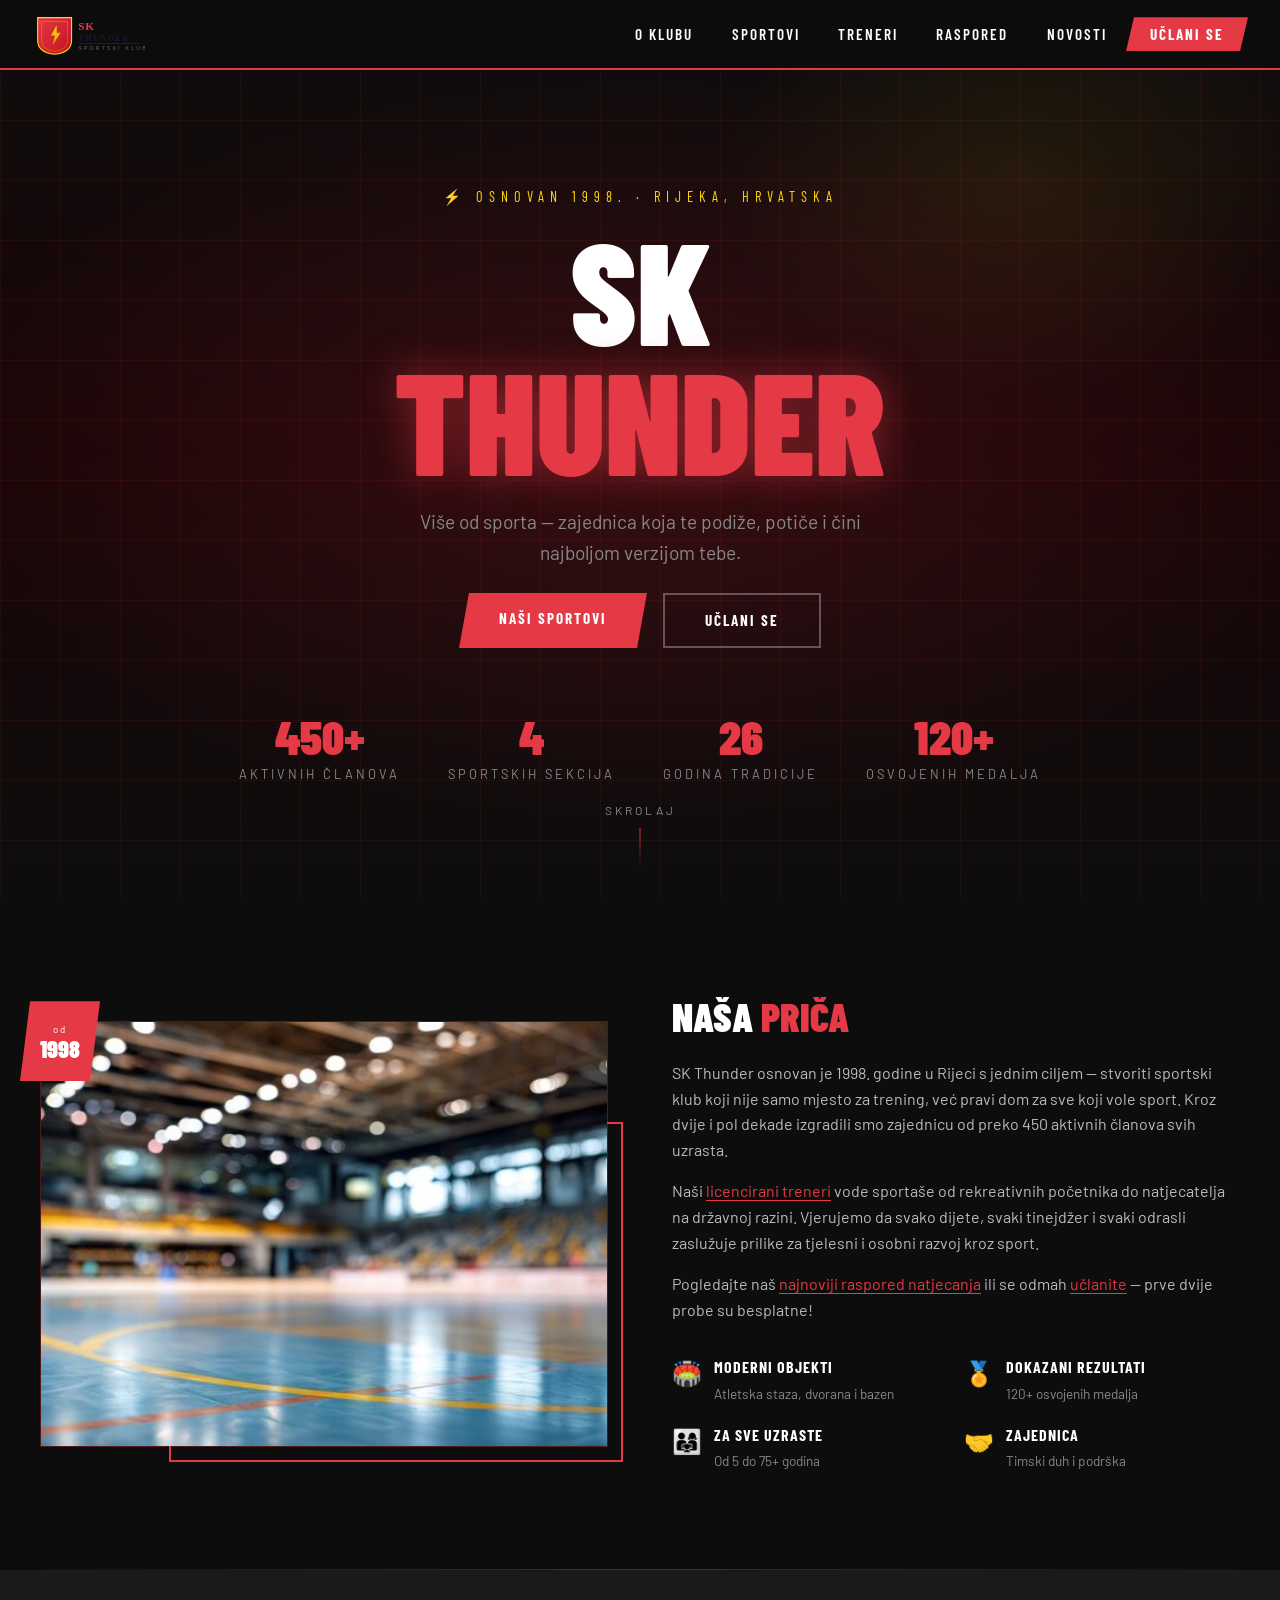
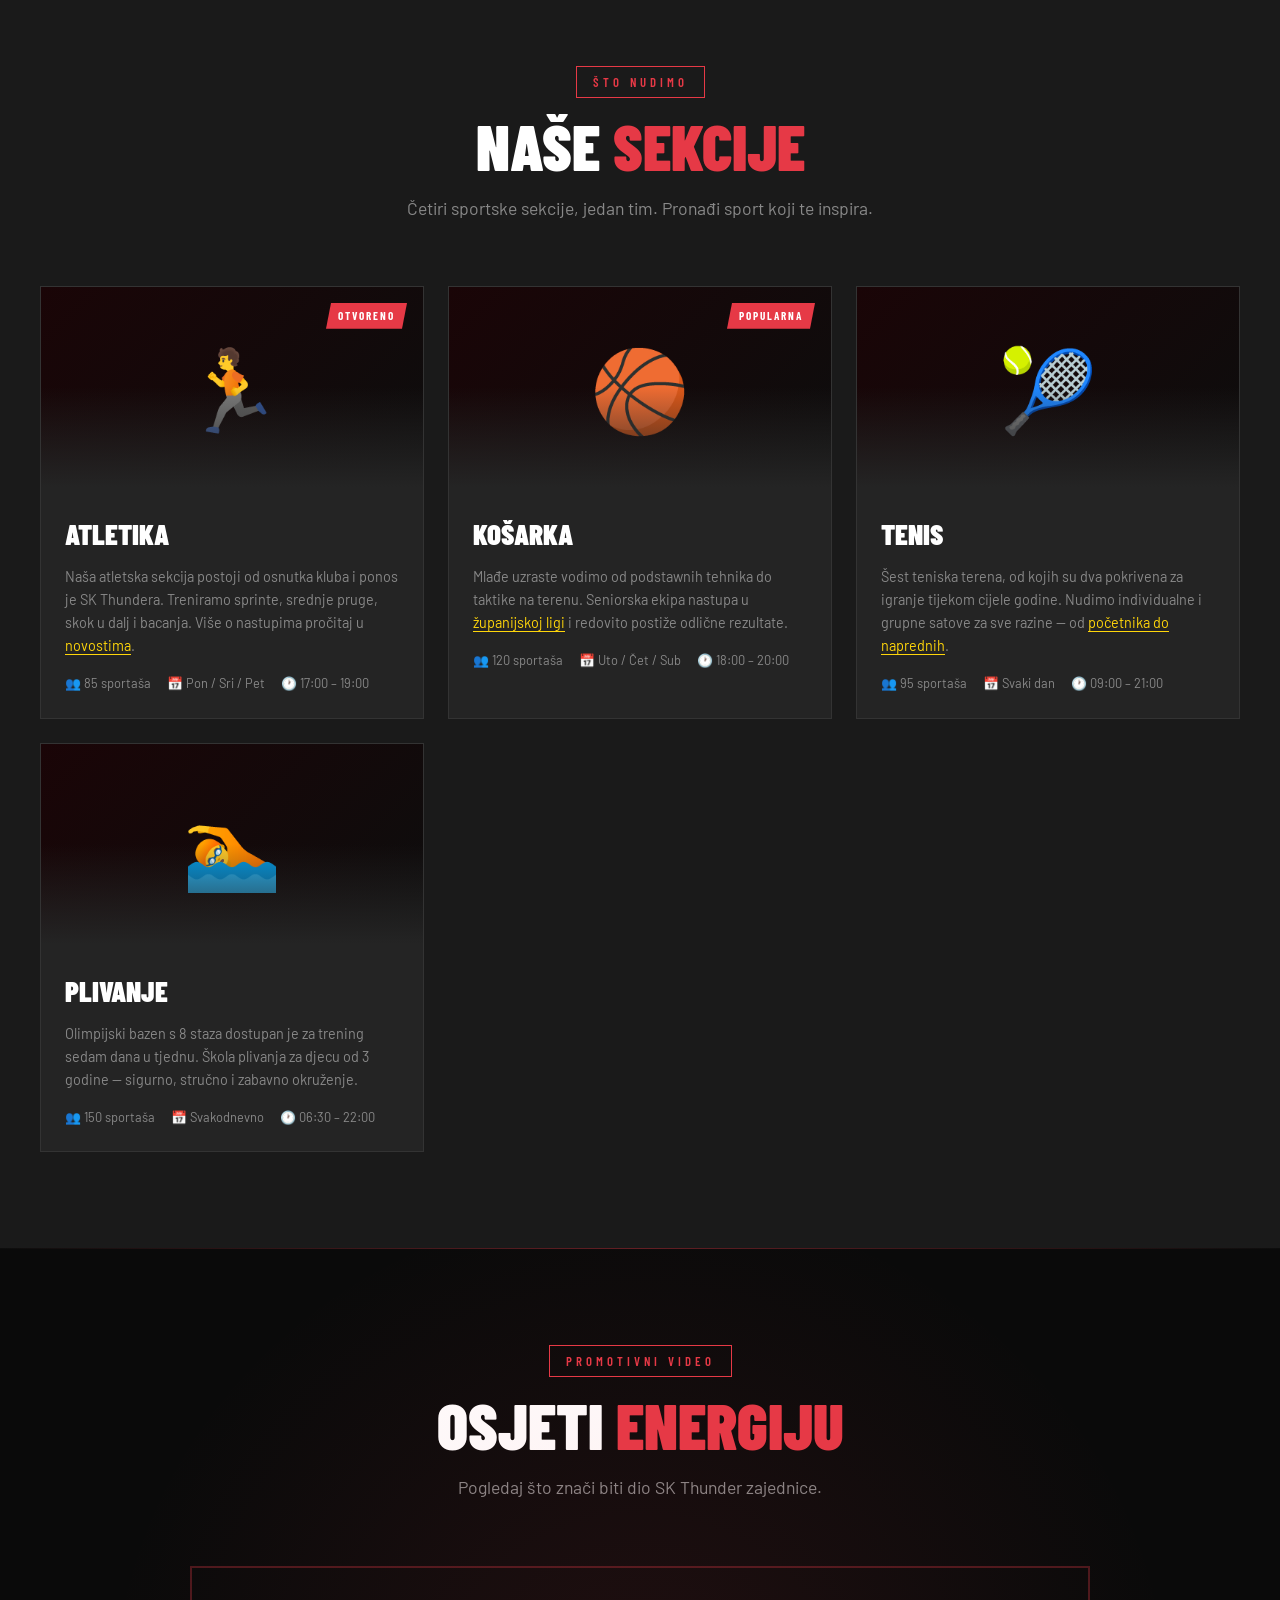
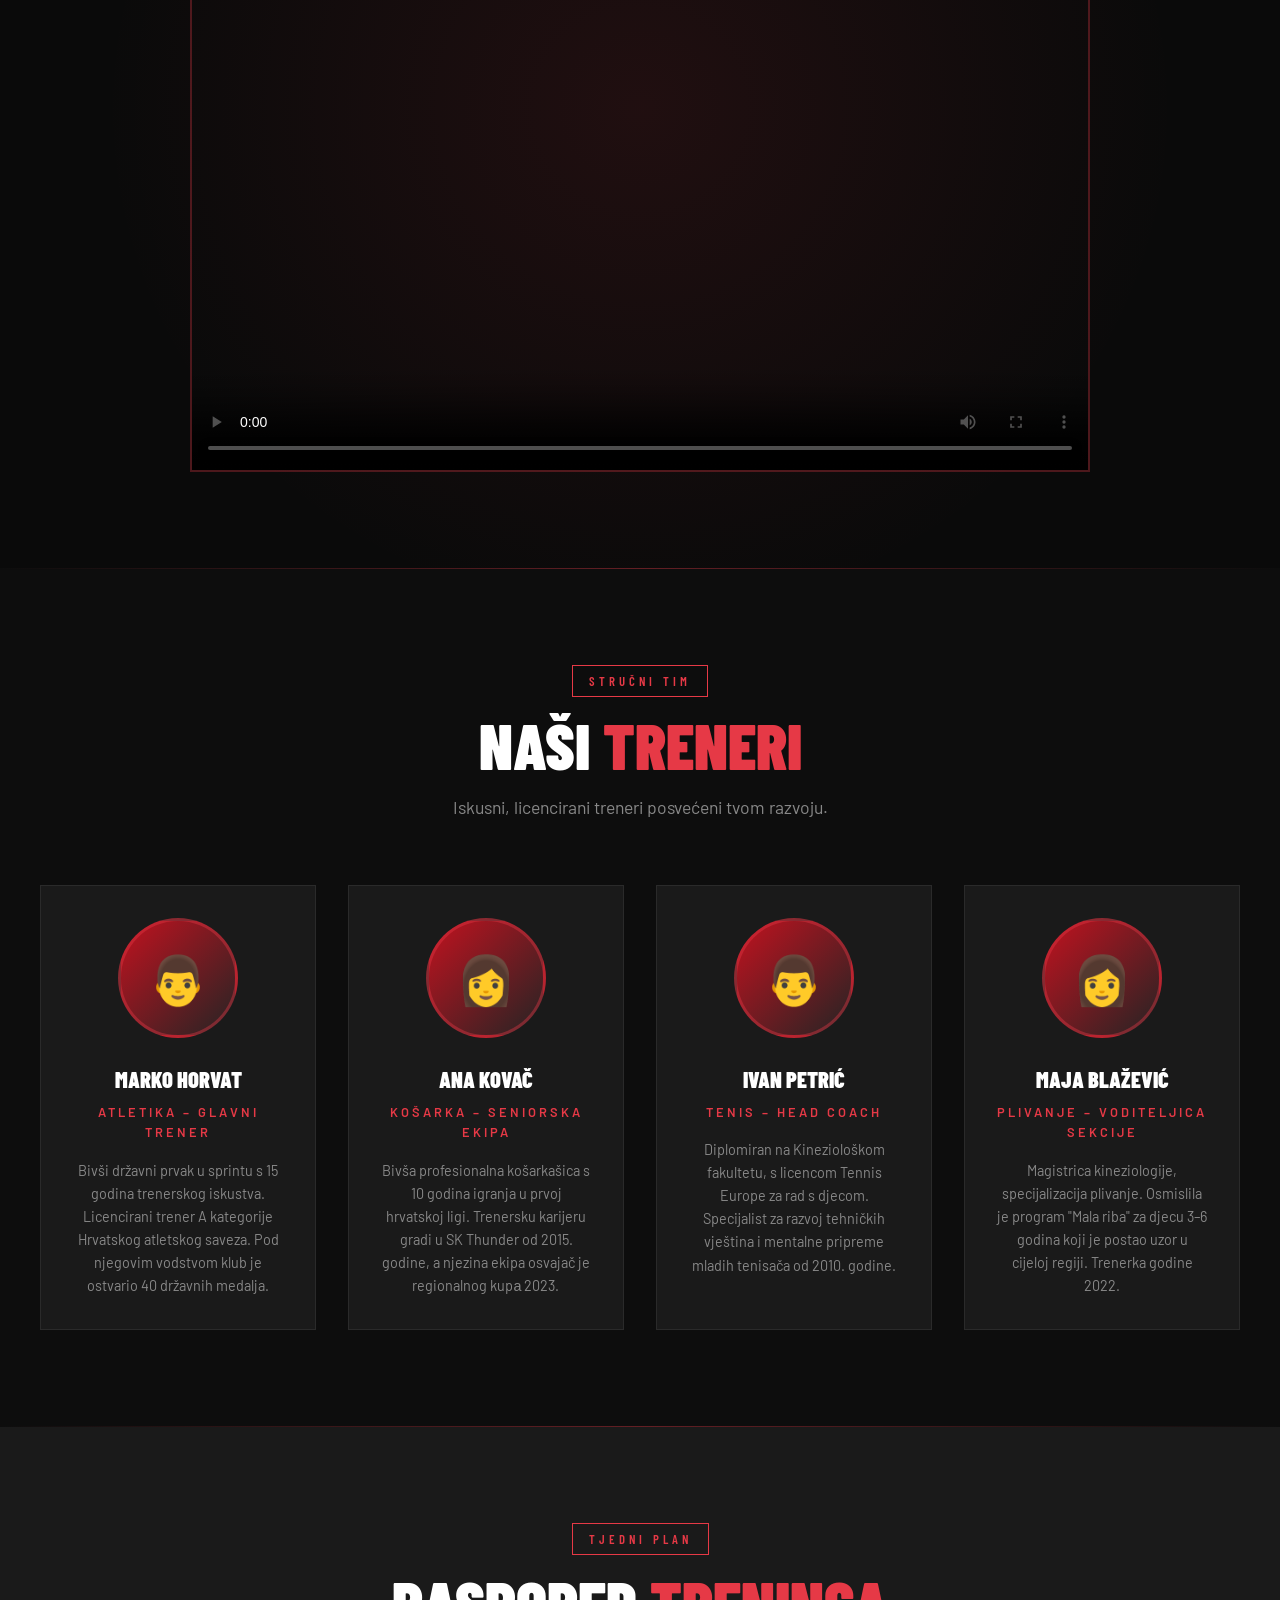
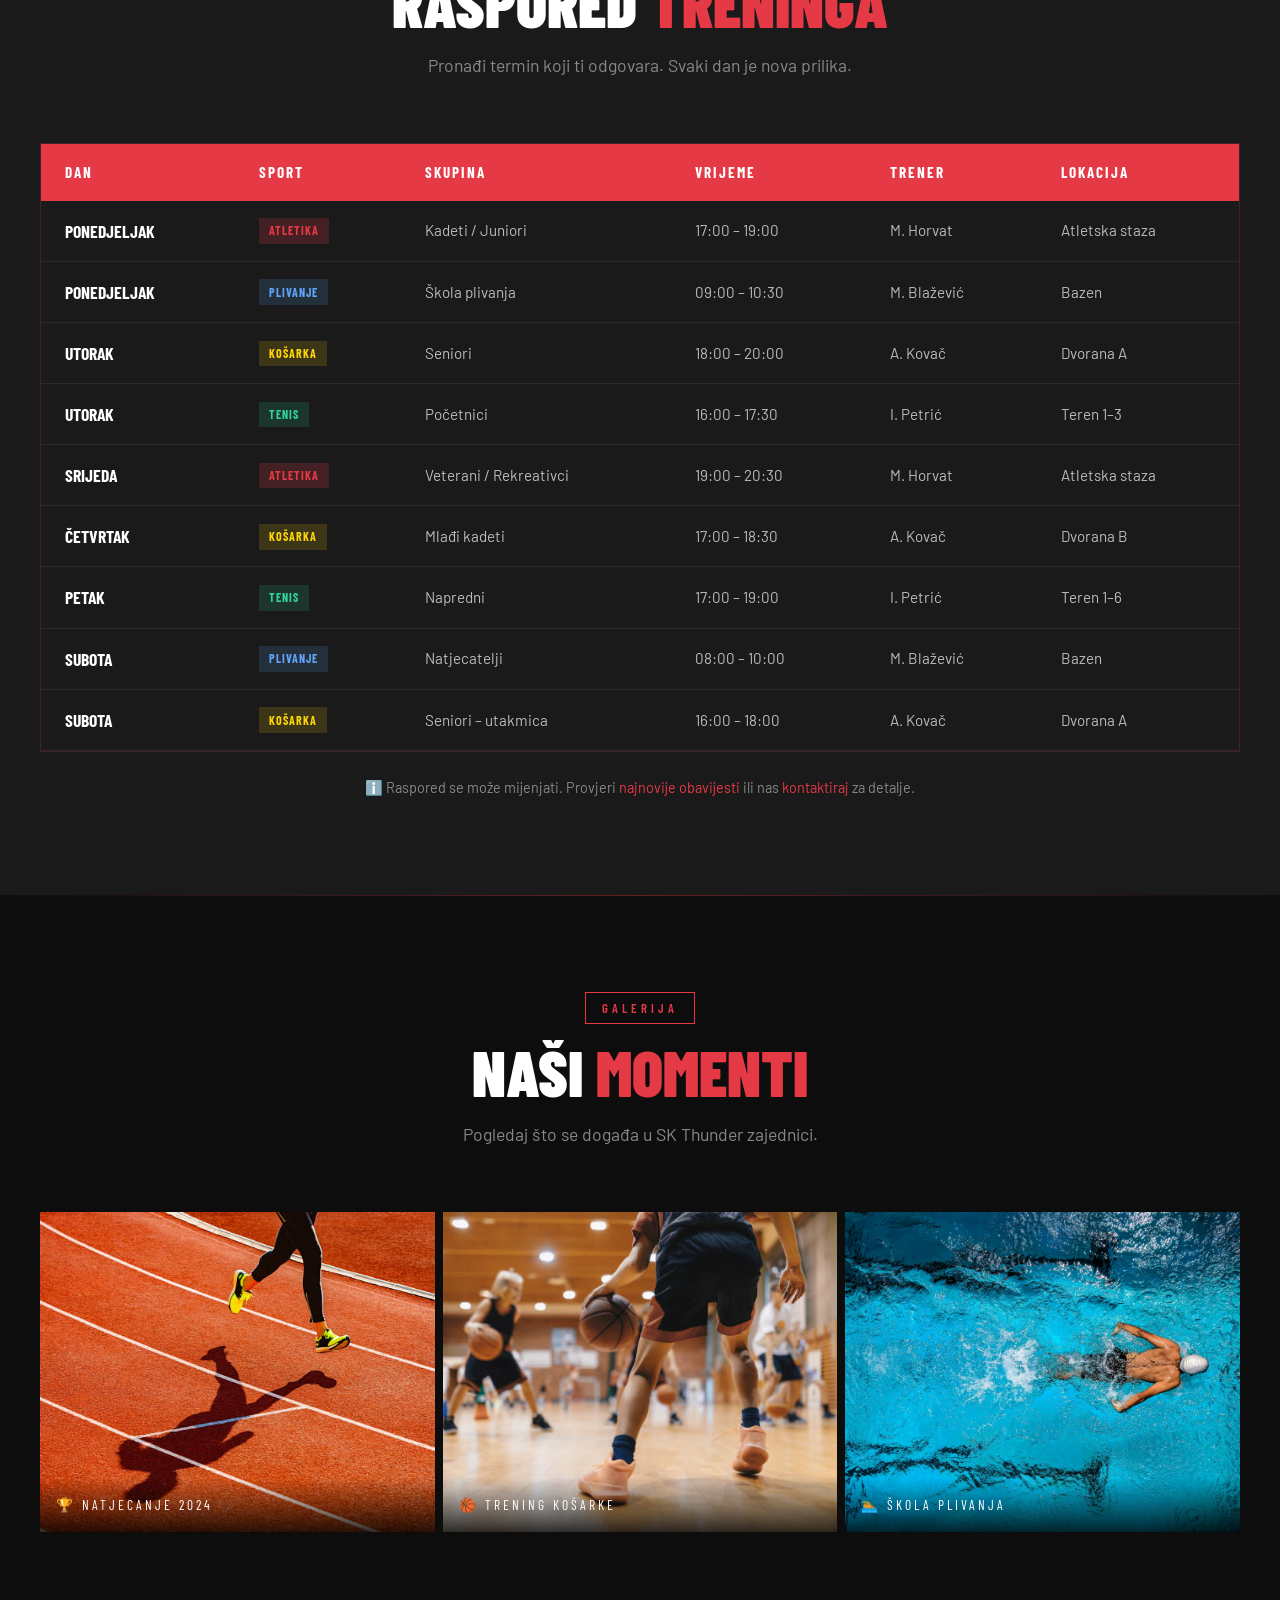
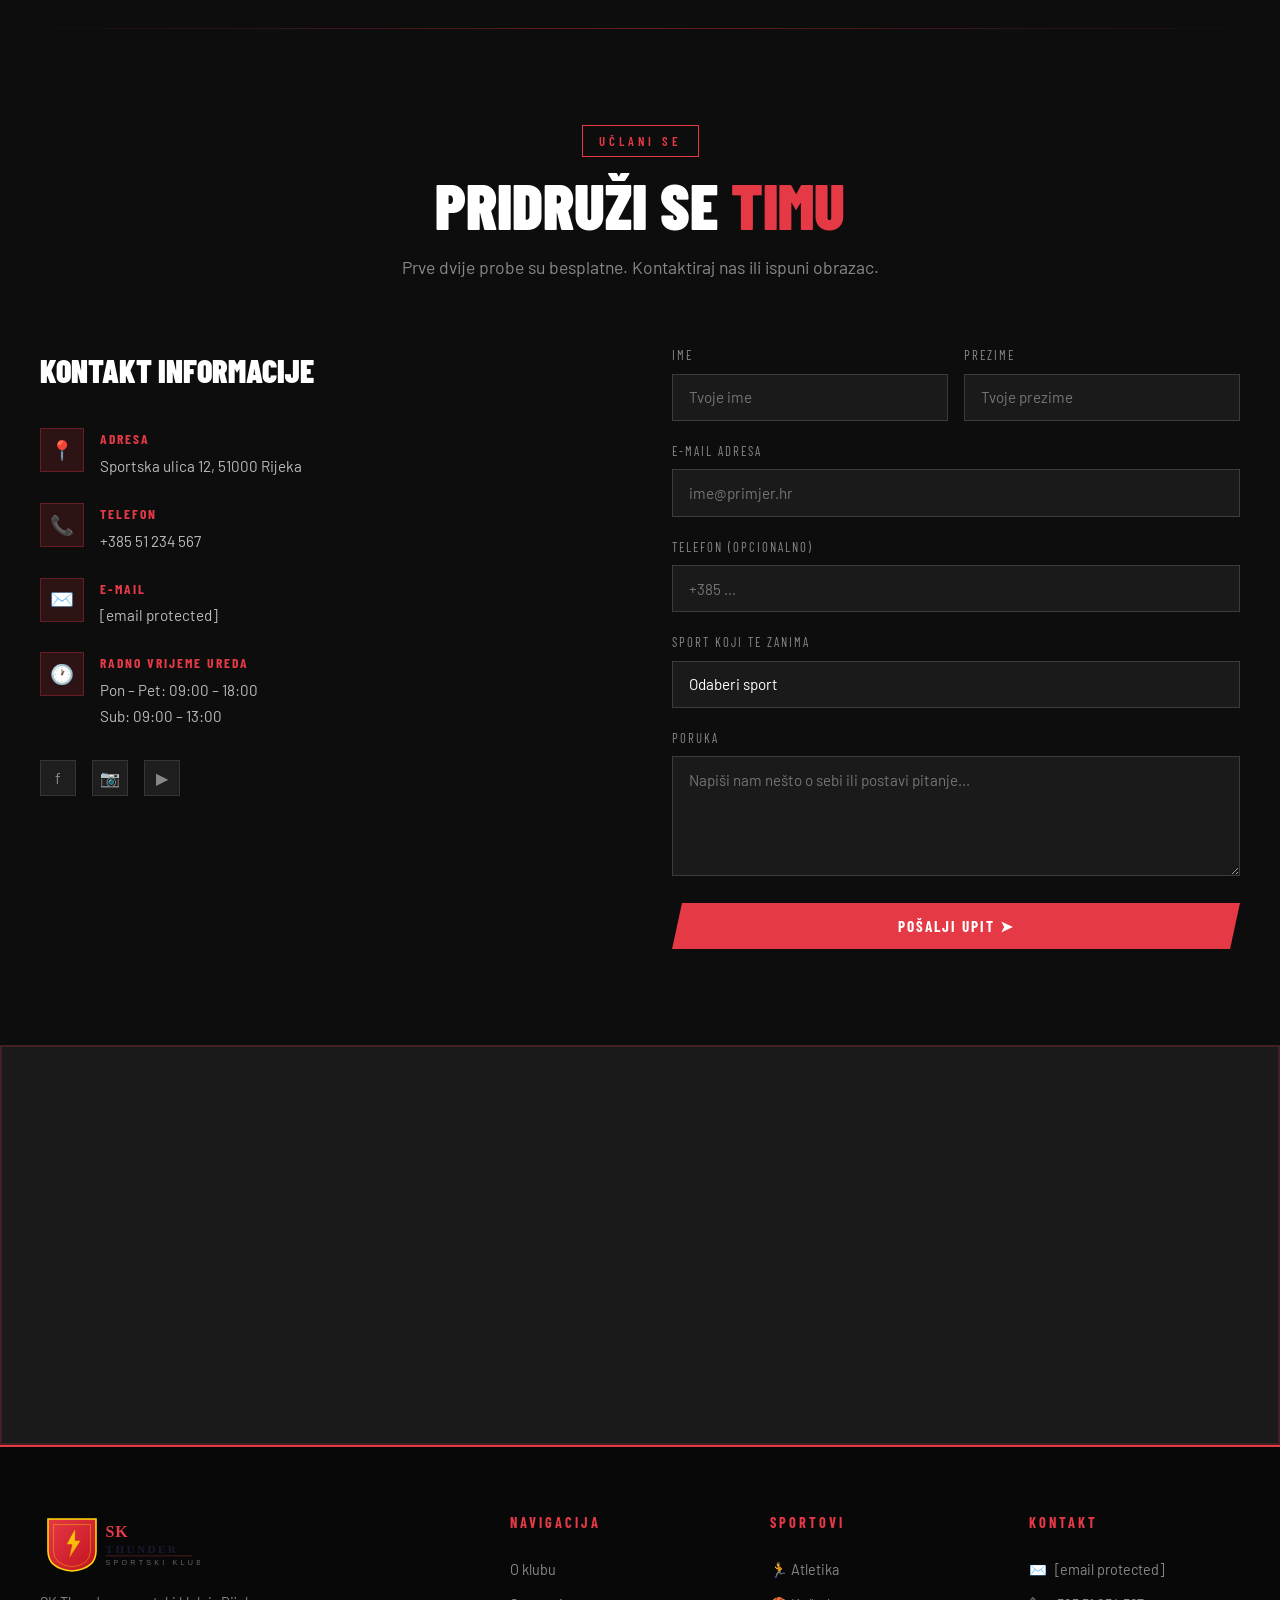
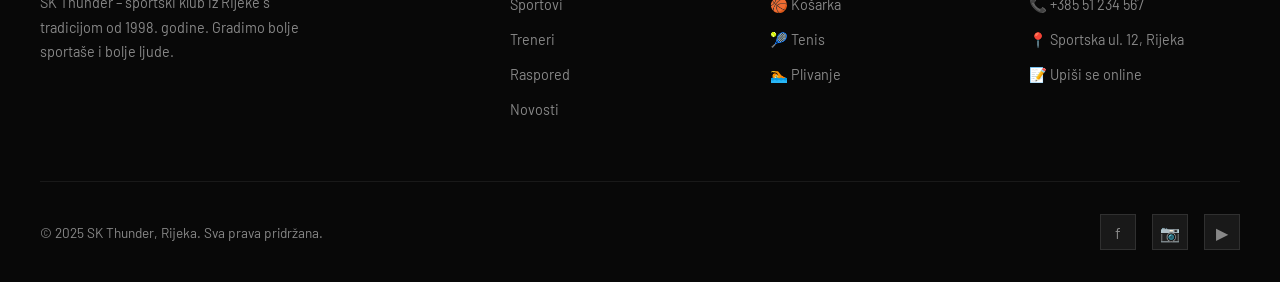
==== commit 04d1d510: "Add files via upload" ====
--- a/index.html
+++ b/index.html
@@ -288,7 +288,7 @@
       <div class="about-grid">
         <div class="about-image-wrap">
           <div class="about-year-badge"><span class="since">od</span><span class="year">1998</span></div>
-          <img src="o-klubu.jpg" alt="Sportaši SK Thunder kluba na treningu" onerror="this.style.display='none'; this.nextElementSibling.style.display='flex';">
+          <img src="images/o-klubu.jpg" alt="Sportaši SK Thunder kluba na treningu" onerror="this.style.display='none'; this.nextElementSibling.style.display='flex';">
           <div class="about-image-placeholder" style="display:none;">Fotografija kluba<br><small>Ubaci: images/o-klubu.jpg</small></div>
         </div>
         <div class="about-text" data-delay="200">
@@ -378,7 +378,7 @@
       </div>
       <div class="video-wrapper reveal">
         <video class="video-frame" controls poster="images/video-thumbnail.jpg">
-          <source src="promo.mp4" type="video/mp4">
+          <source src="video/promo.mp4" type="video/mp4">
           Vaš preglednik ne podržava HTML5 video.
         </video>
       </div>
@@ -468,41 +468,38 @@
         <h2 class="section-title" id="galerija-naslov">Naši <em>momenti</em></h2>
         <p class="section-desc">Pogledaj što se događa u SK Thunder zajednici.</p>
       </div>
-      <div class="carousel-wrapper">
-        <div class="carousel-track">
-          <div class="carousel-slide">
-            <div style="background:linear-gradient(135deg,#1a0507,#0d0d0d); height:400px; display:flex; align-items:center; justify-content:center; flex-direction:column; gap:1rem; overflow:hidden; position:relative;">
-              <img src="galerija-1.jpg" alt="Atletičari SK Thunder na natjecanju" style="position:absolute;inset:0;width:100%;height:100%;object-fit:cover;" onerror="this.style.display='none';">
-              <div style="display:flex;flex-direction:column;align-items:center;gap:1rem;color:#888;position:relative;z-index:2;">
-                <span style="font-size:5rem;">🏆</span>
-                <p style="letter-spacing:3px;text-transform:uppercase;font-family:var(--font-naslov);">Natjecanje 2024</p>
-              </div>
-            </div>
-          </div>
-          <div class="carousel-slide">
-            <div style="height:400px; display:flex; align-items:center; justify-content:center; flex-direction:column; gap:1rem; overflow:hidden; position:relative; background:linear-gradient(135deg,#0d1a0d,#0d0d0d);">
-              <img src="galerija-2.jpg" alt="Trening košarke u dvorani" style="position:absolute;inset:0;width:100%;height:100%;object-fit:cover;" onerror="this.style.display='none';">
-              <div style="display:flex;flex-direction:column;align-items:center;gap:1rem;color:#888;position:relative;z-index:2;">
-                <span style="font-size:5rem;">🏀</span>
-                <p style="letter-spacing:3px;text-transform:uppercase;font-family:var(--font-naslov);">Trening košarke</p>
-              </div>
-            </div>
-          </div>
-          <div class="carousel-slide">
-            <div style="height:400px; display:flex; align-items:center; justify-content:center; flex-direction:column; gap:1rem; overflow:hidden; position:relative; background:linear-gradient(135deg,#0d0d1a,#0d0d0d);">
-              <img src="galerija-3.jpg" alt="Škola plivanja" style="position:absolute;inset:0;width:100%;height:100%;object-fit:cover;" onerror="this.style.display='none';">
-              <div style="display:flex;flex-direction:column;align-items:center;gap:1rem;color:#888;position:relative;z-index:2;">
-                <span style="font-size:5rem;">🏊</span>
-                <p style="letter-spacing:3px;text-transform:uppercase;font-family:var(--font-naslov);">Škola plivanja</p>
-              </div>
-            </div>
-          </div>
-        </div>
-        <div class="carousel-controls">
-          <button class="carousel-btn prev" aria-label="Prethodna slika">&#8592;</button>
-          <div class="carousel-dots" role="tablist" aria-label="Galerija slika"></div>
-          <button class="carousel-btn next" aria-label="Sljedeća slika">&#8594;</button>
-        </div>
+      <div style="display:grid; grid-template-columns:1fr 1fr 1fr; gap:0.5rem;">
+
+        <div style="position:relative; overflow:hidden; height:320px; background:linear-gradient(135deg,#1a0507,#0d0d0d);">
+          <img src="images/galerija-1.jpg" alt="Atletičari SK Thunder na natjecanju"
+            style="width:100%;height:100%;object-fit:cover; transition:transform 0.4s ease;"
+            onmouseover="this.style.transform='scale(1.05)'" onmouseout="this.style.transform='scale(1)'"
+            onerror="this.style.display='none';">
+          <div style="position:absolute;bottom:0;left:0;right:0;padding:1rem; background:linear-gradient(transparent,rgba(0,0,0,0.8));">
+            <p style="font-family:var(--font-naslov);letter-spacing:3px;text-transform:uppercase;font-size:0.85rem;">🏆 Natjecanje 2024</p>
+          </div>
+        </div>
+
+        <div style="position:relative; overflow:hidden; height:320px; background:linear-gradient(135deg,#0d1a0d,#0d0d0d);">
+          <img src="images/galerija-2.jpg" alt="Trening košarke u dvorani"
+            style="width:100%;height:100%;object-fit:cover; transition:transform 0.4s ease;"
+            onmouseover="this.style.transform='scale(1.05)'" onmouseout="this.style.transform='scale(1)'"
+            onerror="this.style.display='none';">
+          <div style="position:absolute;bottom:0;left:0;right:0;padding:1rem; background:linear-gradient(transparent,rgba(0,0,0,0.8));">
+            <p style="font-family:var(--font-naslov);letter-spacing:3px;text-transform:uppercase;font-size:0.85rem;">🏀 Trening košarke</p>
+          </div>
+        </div>
+
+        <div style="position:relative; overflow:hidden; height:320px; background:linear-gradient(135deg,#0d0d1a,#0d0d0d);">
+          <img src="images/galerija-3.jpg" alt="Škola plivanja"
+            style="width:100%;height:100%;object-fit:cover; transition:transform 0.4s ease;"
+            onmouseover="this.style.transform='scale(1.05)'" onmouseout="this.style.transform='scale(1)'"
+            onerror="this.style.display='none';">
+          <div style="position:absolute;bottom:0;left:0;right:0;padding:1rem; background:linear-gradient(transparent,rgba(0,0,0,0.8));">
+            <p style="font-family:var(--font-naslov);letter-spacing:3px;text-transform:uppercase;font-size:0.85rem;">🏊 Škola plivanja</p>
+          </div>
+        </div>
+
       </div>
     </div>
   </section>
